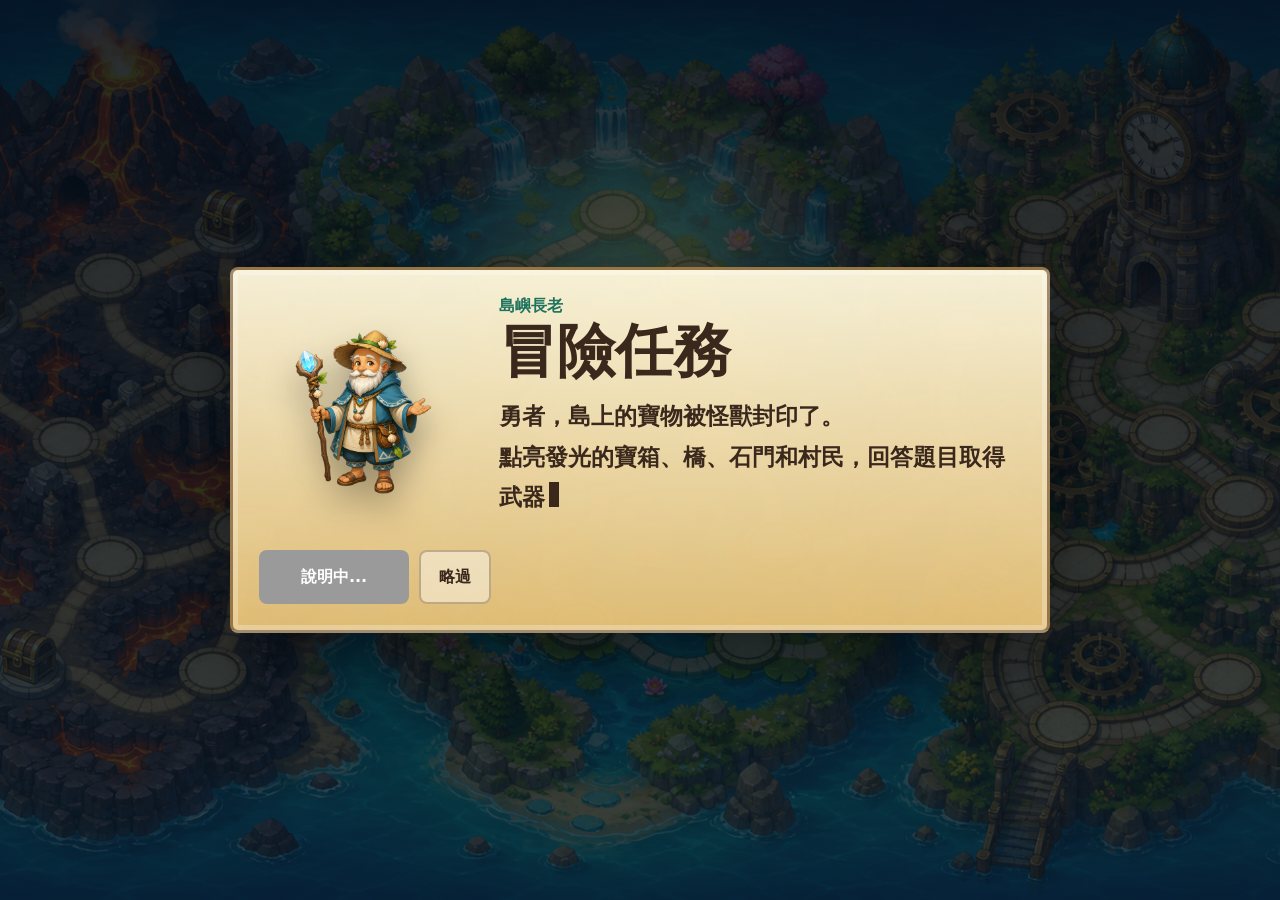
==== play.html @ 7a74e1f3 "v5 v5" ====
﻿<!doctype html>
<html lang="zh-Hant">
  <head>
    <meta charset="UTF-8" />
    <meta name="viewport" content="width=device-width, initial-scale=1.0, maximum-scale=1.0, user-scalable=no" />
    <title>數學冒險島</title>
    <style>
:root {
  --ink: #142033;
  --muted: #617086;
  --panel: rgba(255, 250, 238, 0.94);
  --line: rgba(255, 255, 255, 0.42);
  --gold: #f4b73f;
  --green: #1f8f6b;
  --red: #c64337;
  font-family: "Microsoft JhengHei", "Noto Sans TC", system-ui, sans-serif;
}

* { box-sizing: border-box; }

html.device-mobile,
html.device-mobile body {
  touch-action: manipulation;
  overflow-x: hidden;
}

body {
  margin: 0;
  min-height: 100vh;
  touch-action: manipulation;
  overscroll-behavior: none;
  -webkit-text-size-adjust: 100%;
  -webkit-user-select: none;
  user-select: none;
  color: var(--ink);
  background:
    linear-gradient(180deg, rgba(8, 20, 34, 0.78), rgba(14, 30, 43, 0.62)),
    url("assets/generated/math-islands-map.png") center / cover fixed;
}

button, input { font: inherit; }
button { cursor: pointer; }

.intro {
  position: fixed;
  inset: 0;
  z-index: 40;
  display: grid;
  place-items: center;
  padding: 20px;
  background:
    radial-gradient(circle at 50% 38%, rgba(255, 219, 112, .22), transparent 30%),
    linear-gradient(180deg, rgba(5, 14, 25, .86), rgba(8, 22, 34, .78)),
    url("assets/generated/math-islands-map.png") center / cover;
}

.intro-card {
  width: min(820px, 100%);
  min-height: 360px;
  padding: 26px;
  border-radius: 8px;
  border: 3px solid rgba(91, 58, 28, .54);
  background:
    linear-gradient(180deg, rgba(255, 248, 221, .96), rgba(235, 197, 121, .94));
  box-shadow: 0 26px 80px rgba(0,0,0,.45), inset 0 0 0 5px rgba(255,255,255,.25);
}

.elder-scene {
  display: grid;
  grid-template-columns: minmax(150px, 220px) 1fr;
  gap: 20px;
  align-items: center;
}

.elder-scene img {
  width: 100%;
  max-height: 300px;
  object-fit: contain;
  filter: drop-shadow(0 18px 16px rgba(0,0,0,.32));
}

.intro-kicker {
  margin: 0 0 6px;
  color: #1d735e;
  font-weight: 900;
}

.intro-card h2 {
  margin: 0 0 16px;
  font-size: clamp(2rem, 5vw, 3.6rem);
  line-height: 1;
  color: #3b281c;
}

.typewriter {
  min-height: 132px;
  margin: 0;
  color: #3b281c;
  font-size: clamp(1.1rem, 2.4vw, 1.45rem);
  font-weight: 900;
  line-height: 1.75;
  white-space: pre-line;
}

.typewriter::after {
  content: "";
  display: inline-block;
  width: 10px;
  height: 1.1em;
  margin-left: 4px;
  background: #3b281c;
  vertical-align: -2px;
  animation: caretBlink .75s steps(1) infinite;
}

.intro-actions {
  display: flex;
  gap: 10px;
  margin-top: 22px;
}

.intro-actions .primary {
  width: auto;
  min-width: 150px;
}

.ghost-button {
  min-height: 54px;
  padding: 12px 18px;
  border: 2px solid rgba(91, 58, 28, .32);
  border-radius: 8px;
  background: rgba(255,255,255,.44);
  color: #3b281c;
  font-weight: 900;
}

@keyframes caretBlink {
  0%, 49% { opacity: 1; }
  50%, 100% { opacity: 0; }
}

.game {
  width: min(1480px, 100%);
  margin: 0 auto;
  padding: 16px;
}

.hud {
  display: grid;
  grid-template-columns: 100px 52px minmax(420px, 760px) auto;
  gap: 14px;
  align-items: end;
  margin-bottom: 12px;
}

.sound-toggle {
  width: 52px;
  height: 52px;
  border-radius: 999px;
  border: 2px solid rgba(255, 245, 198, .52);
  background: linear-gradient(180deg, rgba(255, 248, 218, .94), rgba(230, 184, 93, .9));
  color: #3b281c;
  font-size: 1.45rem;
  box-shadow: 0 12px 28px rgba(0,0,0,.24);
}

.sound-toggle.on {
  background: linear-gradient(180deg, #fff4ba, #7bd6ff);
}

h1 {
  margin: 0;
  color: #fff7df;
  font-size: clamp(1.1rem, 2vw, 1.65rem);
  line-height: 1;
  letter-spacing: 0;
  text-shadow: 0 4px 12px rgba(0,0,0,.42);
}

.status-strip {
  display: grid;
  grid-template-columns: repeat(4, 1fr);
  gap: 8px;
}

.status-strip div,
.islands,
.power,
.map-caption,
.modal-card {
  border: 1px solid var(--line);
  background: var(--panel);
  box-shadow: 0 18px 48px rgba(0,0,0,.24);
  backdrop-filter: blur(10px);
}

.status-strip div {
  min-height: 72px;
  padding: 10px 12px;
  border-radius: 8px;
}

.status-strip b {
  display: block;
  font-size: 1.2rem;
}

.status-strip span,
.island-card span,
.power label,
.ability-grid span {
  color: var(--muted);
  font-weight: 800;
  font-size: .88rem;
}

.world {
  position: relative;
  display: block;
}

.islands,
.power {
  position: absolute;
  z-index: 6;
  border-radius: 8px;
  padding: 10px;
}

.islands {
  left: 14px;
  top: 14px;
  width: 72px;
  display: grid;
  gap: 8px;
  align-content: start;
  background:
    linear-gradient(180deg, rgba(255, 246, 215, .93), rgba(226, 187, 111, .88));
  border-color: rgba(103, 70, 30, .34);
}

.power {
  right: 16px;
  top: 16px;
  width: 210px;
  background:
    linear-gradient(180deg, rgba(255, 246, 215, .93), rgba(226, 187, 111, .88));
  border-color: rgba(103, 70, 30, .34);
}

.island-card {
  display: grid;
  place-items: center;
  min-height: 54px;
  padding: 6px;
  border: 2px solid transparent;
  border-radius: 8px;
  background: rgba(255,255,255,.72);
  color: var(--ink);
  text-align: left;
}

.island-card.active {
  border-color: var(--gold);
  background: #fff3d3;
}

.badge {
  width: 42px;
  height: 42px;
  border-radius: 50%;
  border: 3px solid rgba(20,32,51,.18);
}

.rock { background: linear-gradient(135deg,#826554,#d2a36c); }
.lake { background: linear-gradient(135deg,#70e3e8,#247cc4); }
.clock { background: radial-gradient(circle,#fff 30%,#d1a03d 34% 55%,#604931 58%); }

.map-wrap {
  position: relative;
  min-width: 0;
}

.map-art {
  position: relative;
  height: calc(100vh - 116px);
  min-height: 620px;
  overflow: hidden;
  border-radius: 8px;
  border: 3px solid rgba(255,255,255,.72);
  background:
    linear-gradient(180deg, rgba(255,255,255,.02), rgba(6,16,30,.08)),
    url("assets/generated/math-islands-map.png") center / cover;
  box-shadow: 0 24px 60px rgba(0,0,0,.34);
  touch-action: manipulation;
}

.map-art::after {
  content: "";
  position: absolute;
  inset: 0;
  pointer-events: none;
  background:
    radial-gradient(circle at 50% 110%, rgba(0,0,0,.34), transparent 42%),
    linear-gradient(180deg, rgba(255,255,255,.08), transparent 30%);
}

.map-node {
  position: absolute;
  z-index: 2;
  width: clamp(86px, 7vw, 118px);
  height: clamp(86px, 7vw, 118px);
  border: 0;
  border-radius: 0;
  padding: 0;
  background: transparent;
  color: transparent;
  box-shadow: none;
  filter:
    drop-shadow(0 14px 12px rgba(0,0,0,.34))
    drop-shadow(0 0 10px rgba(255, 220, 96, .58));
  transition: transform .16s ease, filter .16s ease;
  animation: floatPrompt 2.4s ease-in-out infinite;
}

.map-node:hover,
.map-node:focus-visible {
  transform: translateY(-5px) scale(1.06);
  filter:
    drop-shadow(0 18px 15px rgba(0,0,0,.42))
    drop-shadow(0 0 20px rgba(255, 235, 126, .9));
  outline: 0;
}

.map-node.visited {
  cursor: default;
  opacity: .5;
  filter: grayscale(1) drop-shadow(0 10px 8px rgba(0,0,0,.24));
  animation: none;
}

.map-node.visited::before,
.map-node.visited::after {
  display: none;
}

.map-node.visited:hover,
.map-node.visited:focus-visible {
  transform: none;
  filter: grayscale(1) drop-shadow(0 10px 8px rgba(0,0,0,.24));
}

.map-node img {
  position: relative;
  z-index: 2;
  width: 100%;
  height: 100%;
  object-fit: contain;
  pointer-events: none;
}

.map-node::before,
.map-node::after {
  content: "";
  position: absolute;
  pointer-events: none;
  border-radius: 999px;
}

.map-node::before {
  inset: 18%;
  z-index: 0;
  background: radial-gradient(circle, rgba(255, 236, 150, .86), rgba(255, 208, 77, .32) 38%, transparent 68%);
  filter: blur(8px);
  animation: glowPulse 1.8s ease-in-out infinite;
}

.map-node::after {
  right: 8%;
  top: 10%;
  z-index: 3;
  width: 16px;
  height: 16px;
  background:
    linear-gradient(90deg, transparent 42%, #fff7bc 43% 57%, transparent 58%),
    linear-gradient(0deg, transparent 42%, #fff7bc 43% 57%, transparent 58%);
  filter: drop-shadow(0 0 8px rgba(255, 240, 140, .95));
  animation: sparkle 1.35s ease-in-out infinite;
}

@keyframes floatPrompt {
  0%, 100% { margin-top: 0; }
  50% { margin-top: -7px; }
}

@keyframes glowPulse {
  0%, 100% { opacity: .42; transform: scale(.88); }
  50% { opacity: .92; transform: scale(1.2); }
}

@keyframes sparkle {
  0%, 100% { opacity: .25; transform: scale(.7) rotate(0deg); }
  45% { opacity: 1; transform: scale(1.18) rotate(45deg); }
}

.node-treasure { left: 18%; top: 58%; }
.node-treasure-2 { left: 29%; top: 35%; transform: scale(.86); }
.node-treasure-3 { left: 76%; top: 57%; transform: scale(.82); }
.node-bridge { left: 40%; top: 48%; width: clamp(112px, 10vw, 160px); }
.node-bridge-2 { left: 54%; top: 62%; width: clamp(106px, 9vw, 148px); transform: rotate(-8deg) scale(.9); }
.node-door { left: 68%; top: 26%; width: clamp(104px, 9vw, 142px); height: clamp(104px, 9vw, 142px); }
.node-door-2 { left: 34%; top: 17%; width: clamp(96px, 8vw, 130px); height: clamp(96px, 8vw, 130px); transform: scale(.86); }
.node-npc { left: 67%; top: 66%; }
.node-npc-2 { left: 23%; top: 74%; transform: scale(.78); }
.node-npc-3 { left: 82%; top: 34%; transform: scale(.82); }
.node-boss { left: 46%; top: 13%; width: clamp(120px, 11vw, 170px); height: clamp(120px, 11vw, 170px); }
.node-boss.locked { filter: grayscale(.8); opacity: .58; }

.map-art.time-mode {
  background:
    linear-gradient(180deg, rgba(255,255,255,.02), rgba(9, 42, 31, .08)),
    url("assets/generated/time-garden-map.png") center / cover;
}

.map-art.time-mode .map-node {
  width: clamp(74px, 6vw, 102px);
  height: clamp(74px, 6vw, 102px);
}

.map-art.time-mode .time-hidden-node {
  display: none;
}

.map-art.time-mode .node-treasure { left: 18%; top: 68%; }
.map-art.time-mode .node-treasure-2 { left: 24%; top: 36%; transform: scale(.82); }
.map-art.time-mode .node-treasure-3 { left: 35%; top: 76%; transform: scale(.86); }
.map-art.time-mode .node-bridge { left: 45%; top: 53%; width: clamp(74px, 6vw, 102px); }
.map-art.time-mode .node-bridge-2 { left: 56%; top: 74%; width: clamp(74px, 6vw, 102px); transform: scale(.88); }
.map-art.time-mode .node-door { left: 68%; top: 40%; width: clamp(74px, 6vw, 102px); height: clamp(74px, 6vw, 102px); }
.map-art.time-mode .node-door-2 { left: 73%; top: 68%; width: clamp(74px, 6vw, 102px); height: clamp(74px, 6vw, 102px); transform: scale(.86); }
.map-art.time-mode .node-npc { left: 76%; top: 34%; }
.map-art.time-mode .node-boss {
  left: 63%;
  top: 24%;
  width: clamp(132px, 11vw, 184px);
  height: clamp(132px, 11vw, 184px);
  opacity: 1;
  filter: drop-shadow(0 18px 18px rgba(0, 0, 0, .48)) drop-shadow(0 0 24px rgba(255, 220, 118, .82));
}

.map-art.time-mode .node-boss img {
  transform: scale(1.16);
}

.map-art.time-mode .node-boss.locked {
  opacity: .62;
  filter: grayscale(.8) drop-shadow(0 12px 14px rgba(0,0,0,.38));
}

.map-art.time-mode .node-boss:not(.locked)::before {
  inset: 0;
  background: radial-gradient(circle, rgba(255, 244, 158, .72), rgba(255, 205, 72, .28) 42%, transparent 72%);
}

.map-art.time-mode .node-boss:not(.locked)::after {
  width: 22px;
  height: 22px;
}

.boss-taunt {
  position: absolute;
  z-index: 8;
  left: 55%;
  top: 10%;
  width: min(260px, 34vw);
  padding: 12px 14px;
  border: 3px solid rgba(91, 58, 28, .42);
  border-radius: 8px;
  background: linear-gradient(180deg, rgba(255, 248, 221, .96), rgba(236, 198, 121, .94));
  color: #3b281c;
  box-shadow: 0 16px 34px rgba(0,0,0,.26);
  animation: tauntPop .28s ease-out, tauntFloat 1s ease-in-out infinite alternate .28s;
}

.boss-taunt::before {
  content: "";
  position: absolute;
  left: -18px;
  top: 38px;
  width: 0;
  height: 0;
  border-top: 12px solid transparent;
  border-bottom: 12px solid transparent;
  border-right: 18px solid rgba(236, 198, 121, .94);
}

.boss-taunt b,
.boss-taunt span {
  display: block;
  font-weight: 900;
}

.boss-taunt span {
  margin-top: 4px;
  font-size: 1.1rem;
}

.map-art.time-mode .boss-taunt {
  left: auto;
  right: 20%;
  top: 5%;
  width: min(240px, 30vw);
  transform-origin: 78% 90%;
}

.map-art.time-mode .boss-taunt::before {
  left: auto;
  right: 34px;
  top: auto;
  bottom: -18px;
  border-left: 12px solid transparent;
  border-right: 12px solid transparent;
  border-top: 18px solid rgba(236, 198, 121, .94);
  border-bottom: 0;
}

@keyframes tauntPop {
  from { opacity: 0; transform: scale(.82); }
  to { opacity: 1; transform: scale(1); }
}

@keyframes tauntFloat {
  from { margin-top: 0; }
  to { margin-top: -6px; }
}

.tutorial-arrow {
  position: absolute;
  z-index: 7;
  left: calc(18% - 118px);
  top: calc(58% - 30px);
  width: 86px;
  height: 58px;
  pointer-events: none;
  filter: drop-shadow(0 8px 10px rgba(0,0,0,.32));
  animation: arrowNudge .72s ease-in-out infinite alternate;
}

.tutorial-arrow::before {
  content: "";
  position: absolute;
  right: 0;
  top: 50%;
  transform: translateY(-50%);
  width: 0;
  height: 0;
  border-top: 22px solid transparent;
  border-bottom: 22px solid transparent;
  border-left: 38px solid #ffd743;
}

.tutorial-arrow::after {
  content: "";
  position: absolute;
  left: 0;
  top: 50%;
  transform: translateY(-50%);
  width: 52px;
  height: 20px;
  border-radius: 999px;
  background: #ffd743;
}

.tutorial-arrow.hidden {
  display: none;
}

@keyframes arrowNudge {
  from { transform: translateX(-8px); }
  to { transform: translateX(10px); }
}

.hero {
  position: absolute;
  z-index: 3;
  left: 18%;
  top: 63%;
  width: clamp(94px, 9vw, 132px);
  height: clamp(94px, 9vw, 132px);
  transform: translate(-50%, -88%);
  transition: left .18s linear, top .18s linear;
  pointer-events: none;
  filter: drop-shadow(0 16px 14px rgba(0,0,0,.42));
}

.hero.moving img { animation: hop .42s ease-in-out infinite alternate; }
.hero.walking img {
  animation: rpgStride .34s linear infinite;
  transform-origin: 50% 88%;
}
.hero.face-left {
  transform: translate(-50%, -88%) scaleX(-1);
}
.map-art.time-mode .hero {
  width: clamp(76px, 7vw, 106px);
  height: clamp(76px, 7vw, 106px);
  transition: none;
}
.map-art.time-mode .hero::after {
  content: "";
  position: absolute;
  left: 50%;
  bottom: 5%;
  width: 44%;
  height: 12%;
  border-radius: 50%;
  background: rgba(28, 22, 14, .28);
  transform: translateX(-50%);
  filter: blur(3px);
  z-index: -1;
}
.hero img { width: 100%; height: 100%; object-fit: contain; }
.hero.hit img { animation: hitFlash .18s ease-in-out 2; }

@keyframes hop {
  from { transform: translateY(0) rotate(-1deg); }
  to { transform: translateY(-8px) rotate(1deg); }
}

@keyframes runStride {
  from { transform: translateY(0) rotate(-2deg) scale(1); }
  to { transform: translateY(-7px) rotate(2deg) scale(1.03); }
}

@keyframes rpgStride {
  0% { transform: translate3d(-2px, 0, 0) rotate(-2deg) scaleY(1); }
  25% { transform: translate3d(0, -5px, 0) rotate(1deg) scaleY(.985); }
  50% { transform: translate3d(2px, 0, 0) rotate(2deg) scaleY(1); }
  75% { transform: translate3d(0, -5px, 0) rotate(-1deg) scaleY(.985); }
  100% { transform: translate3d(-2px, 0, 0) rotate(-2deg) scaleY(1); }
}

.map-caption {
  position: absolute;
  z-index: 6;
  left: 50%;
  bottom: 14px;
  transform: translateX(-50%);
  width: min(560px, calc(100% - 36px));
  min-height: 56px;
  margin-top: 0;
  padding: 14px 16px;
  border-radius: 8px;
  font-weight: 900;
  background:
    linear-gradient(180deg, rgba(255, 246, 215, .95), rgba(231, 191, 109, .9));
  border-color: rgba(103, 70, 30, .34);
  text-align: center;
}

.map-art.flight-mode {
  background:
    linear-gradient(90deg, rgba(82, 210, 231, .1), rgba(255,255,255,.02), rgba(48, 123, 190, .12)),
    url("assets/generated/decimal-flight-bg.png") center / cover;
  cursor: none;
}

.map-art.flight-mode::before {
  content: "";
  position: absolute;
  inset: 0;
  z-index: 1;
  pointer-events: none;
  background:
    url("assets/generated/decimal-flight-bg.png") center / cover,
    repeating-linear-gradient(90deg, rgba(255,255,255,.32) 0 2px, transparent 2px 90px);
  background-blend-mode: screen;
  opacity: .32;
  animation: scrollWind 16s linear infinite;
}

.map-art.flight-mode .map-node:not(.node-boss) {
  display: none;
}

.map-art.flight-mode .node-boss.locked {
  display: none;
}

.map-art.flight-paused .flight-object {
  animation-play-state: paused;
}

.map-art.flight-hit {
  animation: flightScreenHit .32s ease-in-out 2;
}

.map-art.flight-hit::after {
  background:
    radial-gradient(circle at 50% 50%, rgba(255, 235, 155, .18), transparent 28%),
    linear-gradient(180deg, rgba(255, 42, 42, .28), rgba(255, 122, 38, .08)),
    radial-gradient(circle at 50% 110%, rgba(0,0,0,.34), transparent 42%);
}

@keyframes scrollWind {
  from { background-position-x: 0, 0; }
  to { background-position-x: -520px, -180px; }
}

@keyframes flightScreenHit {
  0%, 100% { transform: translate(0, 0); }
  25% { transform: translate(-5px, 3px); }
  50% { transform: translate(5px, -2px); }
  75% { transform: translate(-3px, -4px); }
}

.flight-object {
  position: absolute;
  z-index: 4;
  width: clamp(64px, 7vw, 96px);
  height: clamp(64px, 7vw, 96px);
  transform: translate(-50%, -50%);
  border: 0;
  border-radius: 999px;
  background: transparent;
  filter: drop-shadow(0 12px 12px rgba(0,0,0,.26));
  animation: flightBob 1.1s ease-in-out infinite alternate;
  pointer-events: none;
}

.flight-object.question {
  width: clamp(88px, 9vw, 132px);
  height: clamp(88px, 9vw, 132px);
  background: radial-gradient(circle, rgba(255, 237, 104, .38), transparent 68%);
}

.flight-object.reward {
  background: radial-gradient(circle, rgba(255, 236, 126, .78), transparent 62%);
}

.flight-object.monster {
  width: clamp(82px, 8vw, 118px);
  height: clamp(82px, 8vw, 118px);
}

.flight-object img {
  width: 100%;
  height: 100%;
  object-fit: contain;
  pointer-events: none;
}

.flight-alert {
  position: absolute;
  z-index: 10;
  left: 50%;
  top: 28%;
  min-width: min(420px, calc(100% - 48px));
  padding: 18px 22px;
  border-radius: 8px;
  border: 3px solid rgba(255, 235, 168, .82);
  background:
    radial-gradient(circle at 18% 34%, rgba(255, 236, 128, .7), transparent 30%),
    linear-gradient(135deg, rgba(166, 38, 28, .96), rgba(229, 84, 39, .94));
  color: #fff8dc;
  text-align: center;
  box-shadow: 0 22px 48px rgba(50, 18, 12, .38), 0 0 26px rgba(255, 215, 92, .56);
  opacity: 0;
  transform: translate(-50%, -50%) scale(.72);
  pointer-events: none;
}

.flight-alert.show {
  animation: flightAlertPop 1.05s ease-out forwards;
}

.flight-alert b {
  display: block;
  font-size: clamp(1.8rem, 5vw, 3.25rem);
  line-height: 1.05;
  text-shadow: 0 4px 0 rgba(87, 27, 15, .42);
}

.flight-alert span {
  display: block;
  margin-top: 8px;
  font-size: clamp(1rem, 2.4vw, 1.35rem);
  font-weight: 900;
}

@keyframes flightAlertPop {
  0% { opacity: 0; transform: translate(-50%, -50%) scale(.62); }
  16% { opacity: 1; transform: translate(-50%, -50%) scale(1.08); }
  72% { opacity: 1; transform: translate(-50%, -50%) scale(1); }
  100% { opacity: 0; transform: translate(-50%, -50%) scale(.92); }
}

.flight-controls {
  position: absolute;
  z-index: 9;
  left: 18px;
  bottom: 84px;
  display: grid;
  grid-template-columns: repeat(3, 58px);
  grid-template-areas:
    ". up ."
    "left down right";
  gap: 8px;
  padding: 10px;
  border-radius: 8px;
  background: rgba(19, 64, 87, .42);
  backdrop-filter: blur(8px);
  border: 2px solid rgba(255, 255, 255, .22);
}

.flight-controls button {
  min-height: 58px;
  border: 2px solid rgba(25, 102, 118, .32);
  border-radius: 8px;
  background:
    radial-gradient(circle at 50% 24%, rgba(255, 255, 255, .72), transparent 38%),
    linear-gradient(180deg, #d9fff1, #6fc5d2);
  color: #12374a;
  font-weight: 900;
  font-size: 1.35rem;
  box-shadow: 0 7px 0 rgba(25, 86, 102, .3), 0 12px 20px rgba(18, 48, 71, .2);
  touch-action: none;
}

.flight-controls [data-flight-move="up"] { grid-area: up; }
.flight-controls [data-flight-move="left"] { grid-area: left; }
.flight-controls [data-flight-move="down"] { grid-area: down; }
.flight-controls [data-flight-move="right"] { grid-area: right; }

@keyframes flightBob {
  from { margin-top: -4px; }
  to { margin-top: 8px; }
}

.power h2 { margin: 4px 0 14px; }
.power label { display: flex; justify-content: space-between; margin: 12px 0 6px; }

.bar {
  overflow: hidden;
  height: 16px;
  border-radius: 999px;
  background: rgba(20,32,51,.16);
}

.bar i {
  display: block;
  width: 0;
  height: 100%;
  border-radius: inherit;
  background: linear-gradient(90deg,#f07a37,#f4c64c);
  transition: width .24s ease;
}

.ability-grid {
  display: grid;
  grid-template-columns: repeat(3,1fr);
  gap: 8px;
  margin: 16px 0;
}

.ability-grid div {
  padding: 10px 6px;
  border-radius: 8px;
  background: rgba(255,255,255,.7);
  text-align: center;
}

.ability-grid b { display: block; font-size: 1.5rem; }

.inventory-panel {
  margin: 10px 0 14px;
  padding: 10px;
  border-radius: 8px;
  background: rgba(255,255,255,.55);
  border: 1px solid rgba(103, 70, 30, .18);
}

.inventory-panel > span {
  display: block;
  margin-bottom: 8px;
  color: #5f4425;
  font-weight: 900;
}

.inventory-icons {
  display: flex;
  flex-wrap: wrap;
  gap: 7px;
  min-height: 42px;
}

.inventory-chip {
  position: relative;
  width: 42px;
  height: 42px;
  border-radius: 8px;
  background: linear-gradient(180deg, #fff7d8, #e8bc68);
  border: 2px solid rgba(91, 58, 28, .25);
  box-shadow: inset 0 0 0 2px rgba(255,255,255,.25);
}

.inventory-chip img {
  width: 100%;
  height: 100%;
  object-fit: contain;
  padding: 4px;
}

.inventory-chip b {
  position: absolute;
  right: -5px;
  bottom: -5px;
  min-width: 20px;
  height: 20px;
  padding: 0 4px;
  border-radius: 999px;
  background: #d64b42;
  color: white;
  font-size: .78rem;
  line-height: 20px;
  text-align: center;
}

.primary,
.answer-button,
.close,
.number-pad button {
  border: 0;
  border-radius: 8px;
  font-weight: 900;
}

.primary {
  width: 100%;
  min-height: 54px;
  padding: 12px 16px;
  color: #fff;
  background: linear-gradient(135deg,#e15b2f,#bd392f);
  box-shadow: 0 10px 20px rgba(173,63,39,.25);
}

.primary:disabled {
  cursor: not-allowed;
  background: #9a9a9a;
  box-shadow: none;
}

.hidden { display: none !important; }

.modal {
  position: fixed;
  inset: 0;
  z-index: 20;
  display: grid;
  place-items: center;
  padding: 18px;
  background:
    radial-gradient(circle at 50% 42%, rgba(255, 213, 111, .18), transparent 26%),
    rgba(7,14,25,.7);
}

.modal-card {
  width: min(760px, 100%);
  max-height: min(92vh, 760px);
  overflow: auto;
  border-radius: 8px;
  padding: 0;
  border: 3px solid rgba(91, 58, 28, .52);
  background:
    linear-gradient(180deg, rgba(255, 250, 226, .97), rgba(245, 224, 172, .98)),
    #f4dfaa;
  box-shadow:
    0 24px 70px rgba(0,0,0,.42),
    inset 0 0 0 5px rgba(255,255,255,.26);
}

.boss-card {
  width: min(1180px, calc(100vw - 22px));
  max-height: calc(100vh - 22px);
}

.modal-card header {
  display: flex;
  justify-content: space-between;
  align-items: center;
  gap: 12px;
  padding: 14px 16px;
  background:
    linear-gradient(90deg, rgba(108, 72, 38, .94), rgba(153, 96, 43, .9)),
    #80512d;
  color: #fff4d6;
}

.modal-card header p {
  margin: 0;
  color: #fff4d6;
  font-weight: 900;
  text-shadow: 0 2px 4px rgba(0,0,0,.3);
}

.close {
  width: 44px;
  height: 44px;
  background: rgba(255,255,255,.16);
  color: #fff4d6;
  font-size: 1.7rem;
}

.question-card h2,
.boss-card h3 {
  margin: 18px 18px 8px;
  font-size: clamp(1.35rem, 3vw, 2rem);
  line-height: 1.65;
  color: #3b281c;
  white-space: pre-line;
  word-break: break-word;
}

.device-mobile .question-card h2 {
  font-size: clamp(1.35rem, 4.5vw, 2.15rem);
  line-height: 1.45;
  margin-top: 14px;
}

.answers {
  display: grid;
  grid-template-columns: repeat(2,minmax(0,1fr));
  gap: 10px;
  margin: 16px 18px;
}

.answer-button {
  min-height: 66px;
  padding: 12px;
  background:
    linear-gradient(180deg, #fff8d9, #f3c970);
  border: 2px solid rgba(111, 73, 32, .3);
  color: var(--ink);
  box-shadow: 0 7px 0 rgba(124, 78, 32, .28), 0 12px 18px rgba(93, 56, 24, .12);
}

.answer-button:hover,
.answer-button:focus-visible {
  transform: translateY(-2px);
  background: linear-gradient(180deg, #fffce8, #ffd976);
  outline: 3px solid rgba(255, 235, 145, .7);
}

.fill-row {
  grid-column: 1 / -1;
  display: grid;
  grid-template-columns: repeat(auto-fit, minmax(160px, 1fr)) 120px;
  gap: 10px;
}

.fill-row input {
  min-height: 58px;
  border: 2px solid rgba(111, 73, 32, .3);
  border-radius: 8px;
  padding: 10px 14px;
  font-size: 1.3rem;
  background: rgba(255, 252, 238, .95);
}

.fill-row .primary {
  width: 100%;
  margin: 0;
  box-shadow: 0 7px 0 rgba(124, 78, 32, .28), 0 12px 18px rgba(93, 56, 24, .12);
}

.number-pad {
  display: grid;
  grid-template-columns: repeat(4,1fr);
  gap: 8px;
  margin: 10px 18px 14px;
}

.number-pad button {
  min-height: 52px;
  background: linear-gradient(180deg, #eaf8ed, #a8d9bf);
  border: 2px solid rgba(38, 108, 75, .22);
  color: var(--ink);
}

.feedback {
  min-height: 28px;
  margin: 0 18px 14px;
  font-weight: 900;
}

.feedback.good { color: var(--green); }
.feedback.bad { color: var(--red); }

.reward-card {
  display: flex;
  align-items: center;
  gap: 12px;
  margin: 0 18px 14px;
  padding: 12px;
  border-radius: 8px;
  background:
    radial-gradient(circle at 16% 50%, rgba(255, 238, 128, .62), transparent 34%),
    linear-gradient(180deg, #fff6d8, #e6b85d);
  border: 2px solid rgba(117, 75, 29, .28);
  box-shadow: 0 12px 24px rgba(80, 48, 18, .18);
}

.reward-card img {
  width: 70px;
  height: 70px;
  object-fit: contain;
  filter: drop-shadow(0 8px 8px rgba(0,0,0,.22));
}

.reward-card span {
  display: block;
  color: #6c4a22;
  font-weight: 900;
}

.reward-card b {
  display: block;
  color: #2e2117;
  font-size: 1.5rem;
}

.battle-scene {
  position: relative;
  contain: layout paint size;
  overflow: hidden;
  height: min(74vh, 760px);
  min-height: 560px;
  border-radius: 0;
  background:
    radial-gradient(circle at 50% 62%, rgba(255, 219, 108, .26), transparent 28%),
    linear-gradient(rgba(255,255,255,.04), rgba(15,25,37,.24)),
    url("assets/generated/math-islands-map.png") center / cover;
  touch-action: none;
  user-select: none;
  -webkit-user-select: none;
  -webkit-tap-highlight-color: transparent;
}

.device-mobile .modal {
  padding: 6px;
}

.device-mobile .boss-card {
  position: relative;
  height: calc(100dvh - 12px);
  max-height: calc(100dvh - 12px);
  overflow: hidden;
}

.device-mode-toggle {
  min-height: 44px;
  padding: 0 14px;
  border: 2px solid rgba(255, 244, 190, .26);
  border-radius: 8px;
  background: rgba(26, 42, 54, .72);
  color: #fff8df;
  font-weight: 900;
  box-shadow: 0 8px 18px rgba(0,0,0,.18);
}

.device-mobile .device-mode-toggle {
  background: linear-gradient(180deg, #27636b, #173d48);
}

.battle-scene.whack-mode {
  background:
    linear-gradient(180deg, rgba(255,255,255,.04), rgba(11, 65, 88, .08)),
    url("assets/generated/decimal-whack-arena.png") center / cover;
  cursor: none;
}

.device-mobile .battle-scene {
  height: 100%;
  min-height: 0;
  background-image:
    linear-gradient(rgba(255,255,255,.04), rgba(15,25,37,.24)),
    url("assets/generated/math-islands-map.png");
}

.device-mobile .battle-scene.whack-mode {
  cursor: auto;
}

.battle-scene.time-boss-mode {
  background:
    linear-gradient(180deg, rgba(8, 17, 43, .04), rgba(9, 21, 35, .2)),
    url("assets/generated/time-boss-arena.png") center / cover;
}

.battle-scene.time-boss-mode .arena-player {
  width: clamp(70px, 7vw, 108px);
  height: clamp(70px, 7vw, 108px);
  z-index: 7;
}

.device-mobile .battle-scene.time-boss-mode .arena-player,
.device-mobile .arena-player {
  width: clamp(88px, 13vw, 132px);
  height: clamp(88px, 13vw, 132px);
}

.battle-scene.time-boss-mode .arena-boss {
  width: clamp(126px, 14vw, 190px);
  height: clamp(126px, 14vw, 190px);
  z-index: 6;
}

.device-mobile .battle-scene.time-boss-mode .arena-boss,
.device-mobile .arena-boss {
  width: clamp(142px, 20vw, 220px);
  height: clamp(142px, 20vw, 220px);
}

.battle-scene.time-boss-mode .arena-boss.aging img {
  animation: timeBossAging .58s ease-out;
}

.time-tower-layer {
  position: absolute;
  inset: 0;
  z-index: 5;
  pointer-events: none;
}

.time-tower {
  position: absolute;
  width: clamp(128px, 13vw, 210px);
  height: clamp(150px, 16vw, 250px);
  border: 0;
  border-radius: 32% 32% 18% 18%;
  transform: translate(-50%, -58%);
  background: transparent;
  box-shadow: none;
  pointer-events: auto;
  cursor: pointer;
}

.time-tower::before {
  content: "";
  position: absolute;
  left: 50%;
  top: 54%;
  width: 64%;
  height: 52%;
  border-radius: 50%;
  background: radial-gradient(circle, rgba(255, 245, 151, .34), rgba(255, 218, 80, .16) 46%, transparent 72%);
  transform: translate(-50%, -50%);
  filter: blur(2px);
  animation: timeTowerGlow 1.05s ease-in-out infinite alternate;
}

.time-tower::after {
  content: "";
  position: absolute;
  inset: 4%;
  border-radius: inherit;
  border: 3px solid rgba(255, 239, 144, .34);
  opacity: 0;
  box-shadow: 0 0 36px rgba(255, 232, 118, .56);
  transition: opacity .18s ease, border-color .18s ease;
}

.time-tower.near {
  transform: translate(-50%, -58%) scale(1.04);
}

.time-tower.near::before {
  background: radial-gradient(circle, rgba(255, 255, 206, .58), rgba(255, 216, 69, .24) 46%, transparent 76%);
  filter: blur(1px);
}

.time-tower.near::after {
  opacity: 1;
  border-color: rgba(255, 248, 176, .74);
}

.time-tower.cooling {
  opacity: .72;
  animation: none;
}

.time-tower.cooling::before {
  inset: 4%;
  width: auto;
  height: auto;
  border-radius: inherit;
  background: rgba(72, 74, 78, .52);
  filter: none;
  transform: none;
  animation: none;
}

.time-tower.cooling::after {
  opacity: .72;
  border-color: rgba(190, 196, 202, .45);
  box-shadow: none;
}

.time-ritual-meter {
  position: absolute;
  z-index: 9;
  left: 18px;
  top: 58px;
  width: min(310px, calc(100% - 36px));
  padding: 12px 14px;
  border-radius: 8px;
  background: rgba(20, 38, 56, .78);
  color: #fff8df;
  font-weight: 900;
  box-shadow: 0 12px 24px rgba(0,0,0,.22);
}

.time-ritual-meter b,
.time-ritual-meter span {
  display: block;
}

.time-ritual-meter span {
  margin-top: 2px;
  color: #ffe08c;
}

.time-ritual-meter i {
  display: block;
  height: 12px;
  margin-top: 8px;
  border-radius: 999px;
  overflow: hidden;
  background: rgba(255,255,255,.16);
}

.time-ritual-meter em {
  display: block;
  width: 0%;
  height: 100%;
  border-radius: inherit;
  background: linear-gradient(90deg, #7be6ff, #ffe177, #ffffff);
  transition: width .25s ease;
}

.time-pulse {
  position: absolute;
  z-index: 8;
  width: 80px;
  height: 80px;
  border-radius: 50%;
  transform: translate(-50%, -50%);
  pointer-events: none;
  background: radial-gradient(circle, rgba(255,255,255,.92), rgba(255,224,98,.42) 36%, transparent 68%);
  animation: timePulse .72s ease-out forwards;
}

.time-victory {
  position: absolute;
  inset: 0;
  z-index: 14;
  display: grid;
  place-items: center;
  pointer-events: none;
  background: radial-gradient(circle at 50% 44%, rgba(255, 245, 168, .22), rgba(8, 24, 42, .28));
}

.time-victory section {
  position: relative;
  z-index: 2;
  width: min(680px, calc(100% - 36px));
  aspect-ratio: 16 / 10;
  display: grid;
  align-content: center;
  padding: clamp(70px, 10vw, 116px) clamp(82px, 13vw, 150px);
  border: 0;
  border-radius: 14px;
  background: url("assets/generated/victory-scroll-book.png") center / 100% 100% no-repeat;
  color: #3b281c;
  text-align: center;
  box-shadow: 0 24px 58px rgba(5, 22, 37, .42);
  animation: victoryCardPop .34s ease-out;
}

.time-victory h3 {
  margin: 0 0 8px;
  color: #422813;
  font-size: clamp(2rem, 5vw, 3.5rem);
  text-shadow: 0 2px 0 rgba(255, 244, 184, .74), 0 8px 18px rgba(94, 58, 18, .18);
}

.time-victory p {
  margin: 0;
  color: #5b3517;
  font-weight: 900;
  font-size: clamp(1.1rem, 2.4vw, 1.45rem);
}

.arena-fireworks {
  position: absolute;
  inset: 0;
  pointer-events: none;
}

.arena-fireworks i {
  position: absolute;
  width: 18px;
  height: 18px;
  border-radius: 999px;
  background: #fff6a8;
  box-shadow:
    0 -56px 0 #fff6a8,
    40px -40px 0 #6ee7ff,
    56px 0 0 #ff6f6f,
    40px 40px 0 #8df07d,
    0 56px 0 #ffdc5f,
    -40px 40px 0 #75a8ff,
    -56px 0 0 #ff8fd2,
    -40px -40px 0 #ffffff;
  animation: arenaFireworkPop 1.05s ease-out infinite;
}

.arena-fireworks i:nth-child(1) { left: 18%; top: 24%; animation-delay: 0s; }
.arena-fireworks i:nth-child(2) { left: 80%; top: 22%; animation-delay: .12s; transform: scale(.82); }
.arena-fireworks i:nth-child(3) { left: 48%; top: 16%; animation-delay: .22s; transform: scale(1.12); }
.arena-fireworks i:nth-child(4) { left: 27%; top: 70%; animation-delay: .34s; transform: scale(.9); }
.arena-fireworks i:nth-child(5) { left: 74%; top: 72%; animation-delay: .46s; transform: scale(1.05); }
.arena-fireworks i:nth-child(6) { left: 10%; top: 54%; animation-delay: .58s; transform: scale(.72); }
.arena-fireworks i:nth-child(7) { left: 90%; top: 52%; animation-delay: .7s; transform: scale(.76); }

@keyframes arenaFireworkPop {
  0% { opacity: 0; transform: scale(.12); filter: blur(1px); }
  18% { opacity: 1; }
  78% { opacity: .92; }
  100% { opacity: 0; transform: scale(1.75); filter: blur(0); }
}

@keyframes victoryCardPop {
  from { opacity: 0; transform: translateY(18px) scale(.92); }
  to { opacity: 1; transform: translateY(0) scale(1); }
}

@keyframes timeTowerGlow {
  from { opacity: .38; transform: translate(-50%, -50%) scale(.96); }
  to { opacity: .82; transform: translate(-50%, -50%) scale(1.08); }
}

@keyframes timePulse {
  from { opacity: 1; transform: translate(-50%, -50%) scale(.45) rotate(0deg); }
  to { opacity: 0; transform: translate(-50%, -50%) scale(2.5) rotate(90deg); }
}

@keyframes timeBossAging {
  0% { filter: brightness(1.8) drop-shadow(0 0 28px rgba(135, 226, 255, .9)); transform: scale(1.08); }
  100% { filter: brightness(1); transform: scale(1); }
}

.battle-scene.whack-mode .arena-player,
.battle-scene.whack-mode .arena-boss,
.battle-scene.whack-mode .arena-hint {
  display: none;
}

.battle-scene.whack-damaged {
  animation: whackDamage .28s ease-in-out 2;
}

.battle-scene.whack-empty {
  animation: whackEmpty .18s ease-out;
}

.battle-scene.whack-damaged::after {
  content: "";
  position: absolute;
  inset: 0;
  z-index: 7;
  pointer-events: none;
  background: radial-gradient(circle, rgba(255, 230, 124, .08), rgba(209, 45, 35, .22));
}

.whack-grid {
  position: absolute;
  z-index: 4;
  left: 50%;
  bottom: 5%;
  width: min(760px, 74%);
  display: grid;
  grid-template-columns: repeat(3, 1fr);
  gap: clamp(14px, 2.3vw, 28px) clamp(22px, 3vw, 40px);
  transform: translateX(-50%);
}

.whack-cursor {
  position: absolute;
  z-index: 10;
  width: clamp(76px, 8vw, 112px);
  height: clamp(76px, 8vw, 112px);
  transform: translate(-34%, -72%) rotate(-26deg);
  pointer-events: none;
  filter: drop-shadow(0 12px 10px rgba(0,0,0,.34));
  transition: left .04s linear, top .04s linear;
}

.whack-cursor::before,
.whack-cursor::after {
  content: "";
  position: absolute;
  border-radius: 8px;
}

.whack-cursor::before {
  left: 12%;
  top: 8%;
  width: 76%;
  height: 28%;
  background: linear-gradient(180deg, #ffe2a0, #b56c34 58%, #704126);
  border: 2px solid rgba(82, 45, 24, .45);
}

.whack-cursor::after {
  left: 46%;
  top: 30%;
  width: 17%;
  height: 68%;
  background: linear-gradient(90deg, #6b3c24, #d59a55, #6b3c24);
  border: 2px solid rgba(82, 45, 24, .38);
}

.battle-scene.whack-empty .whack-cursor {
  animation: cursorHammerStrike .24s ease-out;
}

.whack-cursor.swing {
  animation: cursorHammerStrike .3s ease-out;
}

.whack-instruction,
.battle-instruction {
  position: absolute;
  inset: 0;
  z-index: 12;
  display: grid;
  place-items: center;
  padding: 22px;
  background: rgba(9, 33, 47, .45);
  backdrop-filter: blur(4px);
  cursor: default;
}

.whack-instruction section,
.battle-instruction section {
  width: min(520px, 100%);
  padding: 22px;
  border-radius: 8px;
  border: 3px solid rgba(255, 245, 198, .7);
  background:
    radial-gradient(circle at 20% 15%, rgba(255, 235, 128, .42), transparent 34%),
    linear-gradient(180deg, rgba(255, 248, 218, .96), rgba(231, 190, 103, .95));
  color: #3b281c;
  text-align: center;
  box-shadow: 0 24px 56px rgba(16, 38, 48, .42);
}

.whack-instruction h3,
.battle-instruction h3 {
  margin: 0 0 10px;
  font-size: clamp(1.8rem, 4vw, 2.7rem);
}

.whack-instruction p,
.battle-instruction p {
  margin: 8px 0;
  color: #3b281c;
  font-weight: 900;
  line-height: 1.6;
}

.whack-instruction .primary,
.battle-instruction .primary {
  width: min(260px, 100%);
  margin: 16px auto 0;
}

.time-boss-instruction section {
  width: min(520px, calc(100% - 28px));
  padding: 20px;
}

.time-rules {
  display: grid;
  gap: 8px;
  text-align: left;
}

.time-rules b,
.time-rules span {
  display: block;
  padding: 9px 11px;
  border-radius: 8px;
  background: rgba(255, 248, 216, .72);
  color: #3b281c;
  font-weight: 900;
  line-height: 1.35;
}

.time-rules b {
  text-align: center;
  background: linear-gradient(180deg, #fff2b8, #e6b85d);
}

.whack-hole {
  position: relative;
  height: clamp(96px, 13vh, 138px);
  border: 0;
  border-radius: 999px;
  background: transparent;
  overflow: visible;
  touch-action: none;
  -webkit-tap-highlight-color: transparent;
}

.hole-shadow {
  position: absolute;
  left: 50%;
  bottom: 6%;
  width: 92%;
  height: 42%;
  border-radius: 50%;
  transform: translateX(-50%);
  background:
    radial-gradient(ellipse at 50% 52%, #2c1b19 0 43%, #6d4432 45% 62%, rgba(255, 214, 127, .16) 64% 72%, transparent 74%);
  box-shadow: inset 0 8px 18px rgba(0,0,0,.6), 0 8px 16px rgba(50, 24, 12, .32);
}

.hole-boss {
  position: absolute;
  left: 50%;
  bottom: 14%;
  width: 82%;
  height: 92%;
  transform: translate(-50%, 58%) scale(.72);
  opacity: 0;
  transition: transform .18s ease-out, opacity .16s ease-out;
  pointer-events: none;
  filter: drop-shadow(0 12px 10px rgba(0,0,0,.38));
}

.hole-boss img {
  width: 100%;
  height: 100%;
  object-fit: contain;
}

.whack-hole.active .hole-boss {
  opacity: 1;
  transform: translate(-50%, 0) scale(1);
  animation: molePeek .34s ease-out;
}

.whack-hole.hit .hammer-hit {
  animation: hammerStrike .34s ease-out;
}

.whack-hole.hit .hole-boss img {
  animation: hitFlash .16s ease-in-out 2;
}

.whack-hole.boss-struck .hole-boss {
  opacity: 1;
  transform: translate(-50%, -5%) scale(1.08) rotate(-4deg);
}

.whack-hole.boss-struck .hole-boss img {
  animation: bossWhackHit .26s ease-out;
  filter: brightness(1.9) drop-shadow(0 0 28px rgba(255, 230, 94, .95));
}

.whack-hole.defeated .hole-boss {
  opacity: 1;
  transform: translate(-50%, 0) scale(1);
  animation: whackBossExplode 1s ease-out forwards;
}

.hammer-hit {
  position: absolute;
  z-index: 5;
  right: 8%;
  top: -4%;
  width: clamp(58px, 7vw, 88px);
  height: clamp(58px, 7vw, 88px);
  opacity: 0;
  transform: rotate(-32deg) scale(.72);
  pointer-events: none;
  filter: drop-shadow(0 8px 8px rgba(0,0,0,.28));
}

.hammer-hit::before,
.hammer-hit::after {
  content: "";
  position: absolute;
  border-radius: 8px;
}

.hammer-hit::before {
  left: 16%;
  top: 12%;
  width: 64%;
  height: 26%;
  background: linear-gradient(180deg, #ffe2a0, #b56c34 58%, #704126);
  border: 2px solid rgba(82, 45, 24, .45);
  transform: rotate(-18deg);
}

.hammer-hit::after {
  left: 48%;
  top: 28%;
  width: 16%;
  height: 62%;
  background: linear-gradient(90deg, #6b3c24, #d59a55, #6b3c24);
  border: 2px solid rgba(82, 45, 24, .38);
  transform: rotate(-18deg);
}

.whack-fireball {
  position: absolute;
  z-index: 6;
  width: 38px;
  height: 38px;
  border-radius: 999px;
  transform: translate(-50%, -50%);
  background:
    radial-gradient(circle, #fff3a1 0 18%, #ff8a2a 24% 58%, #ce2525 64%);
  box-shadow: 0 0 24px rgba(255, 90, 30, .88);
  animation: whackFireball .52s ease-in forwards;
  pointer-events: none;
}

@keyframes molePeek {
  from { transform: translate(-50%, 58%) scale(.72); opacity: 0; }
  to { transform: translate(-50%, 0) scale(1); opacity: 1; }
}

@keyframes hammerStrike {
  0% { opacity: 0; transform: rotate(-42deg) scale(.62) translate(10px, -16px); }
  25% { opacity: 1; transform: rotate(-10deg) scale(1.12) translate(-8px, 6px); }
  100% { opacity: 0; transform: rotate(12deg) scale(.86) translate(-14px, 16px); }
}

@keyframes cursorHammerStrike {
  0% { opacity: 1; transform: translate(-34%, -72%) rotate(-38deg) scale(.94); }
  36% { opacity: 1; transform: translate(-38%, -52%) rotate(18deg) scale(1.1); }
  100% { opacity: 1; transform: translate(-34%, -72%) rotate(-26deg) scale(1); }
}

@keyframes bossWhackHit {
  0%, 100% { transform: translateX(0) scale(1); }
  28% { transform: translateX(-12px) scale(1.08); }
  56% { transform: translateX(10px) scale(1.06); }
}

@keyframes whackFireball {
  from { opacity: 1; transform: translate(-50%, -50%) scale(.7); }
  to { opacity: 0; left: 50%; top: 92%; transform: translate(-50%, -50%) scale(1.5); }
}

@keyframes whackDamage {
  0%, 100% { transform: translate(0, 0); }
  35% { transform: translate(-5px, 4px); }
  70% { transform: translate(5px, -3px); }
}

@keyframes whackEmpty {
  0%, 100% { filter: brightness(1); }
  50% { filter: brightness(1.18); }
}

@keyframes whackBossExplode {
  0% { opacity: 1; transform: translate(-50%, 0) scale(1) rotate(0); filter: brightness(1.2) drop-shadow(0 12px 10px rgba(0,0,0,.38)); }
  35% { opacity: 1; transform: translate(-50%, -8%) scale(1.28) rotate(6deg); filter: brightness(3) drop-shadow(0 0 46px rgba(255, 174, 46, 1)); }
  72% { opacity: .8; transform: translate(-50%, 4%) scale(.68) rotate(-14deg); filter: brightness(3.4) blur(3px); }
  100% { opacity: 0; transform: translate(-50%, 22%) scale(.08) rotate(24deg); filter: brightness(4) blur(8px); }
}

.boss-card h2,
.boss-card p {
  margin-left: 18px;
  margin-right: 18px;
}

.battle-bars {
  position: absolute;
  left: 18px;
  right: 18px;
  top: 14px;
  z-index: 8;
  display: grid;
  grid-template-columns: 72px minmax(0, 1fr) 92px minmax(0, 1fr);
  align-items: center;
  gap: 8px;
  padding: 10px;
  border-radius: 8px;
  background: rgba(20, 24, 32, .58);
  color: #fff8df;
  backdrop-filter: blur(8px);
}

.device-mobile .battle-bars {
  left: 10px;
  right: 10px;
  top: 8px;
  grid-template-columns: 46px minmax(0, 1fr) 74px minmax(0, 1fr);
  gap: 6px;
  padding: 7px 8px;
  font-size: .84rem;
}

.battle-actions {
  display: grid;
  grid-template-columns: 1fr 160px;
  align-items: center;
  gap: 10px;
  margin: 16px 18px 18px;
}

.move-pad {
  display: grid;
  grid-template-columns: repeat(3, 58px);
  grid-template-areas:
    ". up ."
    "left down right";
  gap: 8px;
  justify-content: center;
}

.device-desktop .battle-actions {
  display: none !important;
}

.move-pad button,
.fire-button {
  touch-action: none;
  user-select: none;
  -webkit-user-select: none;
  min-height: 58px;
  border: 2px solid rgba(111, 73, 32, .28);
  border-radius: 8px;
  background:
    radial-gradient(circle at 50% 24%, rgba(255, 241, 150, .62), transparent 36%),
    linear-gradient(180deg, #fff8d9, #edc36d);
  color: #332318;
  font-weight: 900;
  box-shadow: 0 8px 0 rgba(124, 78, 32, .24), 0 14px 20px rgba(93, 56, 24, .14);
  font-size: 1.25rem;
}

.device-mobile .battle-actions {
  position: absolute;
  left: 12px;
  right: 12px;
  bottom: 10px;
  z-index: 19;
  grid-template-columns: auto minmax(220px, 1fr);
  align-items: end;
  gap: 10px;
  margin: 0;
  pointer-events: auto;
}

.device-mobile .move-pad {
  grid-template-columns: repeat(3, 56px);
  gap: 6px;
  justify-content: start;
}

.device-mobile .move-pad button,
.device-mobile .fire-button {
  min-height: 54px;
  font-size: 1.18rem;
}

.device-mobile .fire-button {
  min-height: 68px;
}

.device-mobile .battle-actions.time-actions {
  grid-template-columns: 1fr;
}

.device-mobile .battle-actions.time-actions .move-pad {
  display: none;
}

.device-mobile .battle-actions.time-actions .fire-button {
  min-height: 78px;
  font-size: 1.28rem;
}

.device-mobile .boss-card #endBattle {
  position: absolute;
  left: 12px;
  right: 12px;
  bottom: 10px;
  z-index: 20;
  margin: 0;
  min-height: 64px;
}

.device-mobile .battle-status,
.device-mobile #battleStatus {
  position: absolute;
  left: 12px;
  right: 12px;
  bottom: 134px;
  z-index: 18;
  margin: 0;
  padding: 8px 10px;
  border-radius: 8px;
  background: rgba(255, 246, 215, .92);
  color: #3a2a1d;
  font-size: .96rem;
  font-weight: 900;
  line-height: 1.35;
  box-shadow: 0 8px 20px rgba(38, 24, 14, .18);
}

.device-mobile .boss-card.time-boss-layout #battleStatus {
  bottom: 92px;
}

@media (max-width: 760px) {
  .device-mobile .battle-actions:not(.time-actions) {
    grid-template-columns: 1fr;
  }

  .device-mobile .battle-actions:not(.time-actions) .move-pad {
    justify-content: center;
  }

  .device-mobile .battle-actions:not(.time-actions) .fire-button {
    min-height: 58px;
  }

  .device-mobile .boss-card:not(.time-boss-layout) #battleStatus {
    display: none;
  }
}

.move-pad button:hover,
.move-pad button:focus-visible,
.fire-button:hover,
.fire-button:focus-visible {
  transform: translateY(-3px);
  outline: 3px solid rgba(255, 235, 145, .7);
}

.move-pad [data-move="up"] { grid-area: up; }
.move-pad [data-move="left"] { grid-area: left; }
.move-pad [data-move="down"] { grid-area: down; }
.move-pad [data-move="right"] { grid-area: right; }

.fire-button {
  min-height: 82px;
  background:
    radial-gradient(circle at 50% 24%, rgba(255, 230, 112, .7), transparent 36%),
    linear-gradient(180deg, #ffd96d, #df5d35);
  color: #fff8df;
  text-shadow: 0 2px 5px rgba(0,0,0,.32);
}

.boss-card .primary,
.question-card .primary {
  width: calc(100% - 36px);
  margin: 0 18px 18px;
}

.arena-entity {
  position: absolute;
  z-index: 3;
  transform: translate(-50%, -50%);
  filter: drop-shadow(0 18px 14px rgba(0,0,0,.42));
  will-change: left, top, transform;
}

.arena-player {
  width: clamp(82px, 10vw, 128px);
  height: clamp(82px, 10vw, 128px);
}

.arena-boss {
  width: clamp(132px, 16vw, 210px);
  height: clamp(132px, 16vw, 210px);
}

.arena-boss.defeated {
  animation: bossExplode 1s ease-out forwards;
}

@keyframes bossExplode {
  0% { opacity: 1; transform: translate(-50%, -50%) scale(1) rotate(0); filter: brightness(1.2) drop-shadow(0 18px 14px rgba(0,0,0,.42)); }
  20% { opacity: 1; transform: translate(-50%, -50%) scale(1.18) rotate(-5deg); filter: brightness(2.2) drop-shadow(0 0 34px rgba(255, 220, 94, .95)); }
  45% { opacity: 1; transform: translate(-50%, -50%) scale(1.38) rotate(7deg); filter: brightness(3.2) blur(1px) drop-shadow(0 0 56px rgba(255, 96, 28, 1)); }
  72% { opacity: .75; transform: translate(-50%, -50%) scale(.72) rotate(-16deg); filter: brightness(3.5) blur(4px) drop-shadow(0 0 70px rgba(255, 186, 61, 1)); }
  100% { opacity: 0; transform: translate(-50%, -50%) scale(.06) rotate(28deg); filter: brightness(4) blur(8px); }
}

.arena-entity img {
  width: 100%;
  height: 100%;
  object-fit: contain;
  pointer-events: none;
}

.arena-player.hit img,
.arena-boss.hit img {
  animation: hitFlash .18s ease-in-out 2;
}

@keyframes hitFlash {
  0%, 100% { filter: brightness(1); }
  50% { filter: brightness(1.9); }
}

.arena-hint {
  position: absolute;
  left: 50%;
  bottom: 12px;
  z-index: 5;
  transform: translateX(-50%);
  padding: 8px 12px;
  border-radius: 999px;
  background: rgba(255, 246, 215, .88);
  color: #3b281c;
  font-weight: 900;
}

.projectile {
  position: absolute;
  z-index: 4;
  width: 26px;
  height: 26px;
  border-radius: 999px;
  transform: translate(-50%, -50%);
  pointer-events: none;
  will-change: left, top, transform;
}

.projectile.player-shot {
  background:
    radial-gradient(circle, #fff8bd 0 26%, #f4c33e 28% 58%, rgba(255, 170, 44, .12) 62%);
  box-shadow: 0 0 18px rgba(255, 226, 92, .85);
}

.projectile.boss-shot {
  width: 34px;
  height: 34px;
  background:
    radial-gradient(circle, #fff1a1 0 18%, #ff7a25 22% 58%, #c92525 62%);
  box-shadow: 0 0 22px rgba(255, 86, 29, .88);
}

.device-mobile .whack-cursor {
  display: none;
}

.device-mobile .whack-grid {
  width: min(96%, 940px);
  gap: clamp(16px, 3vw, 34px);
}

.device-mobile .whack-hole {
  min-height: clamp(92px, 15vw, 138px);
  touch-action: none;
}

.device-mobile .time-tower {
  width: clamp(154px, 19vw, 248px);
  height: clamp(176px, 22vw, 286px);
}

.low-power-battle .battle-scene {
  background-size: cover;
}

.device-mobile .battle-scene.time-boss-mode {
  background-image:
    linear-gradient(180deg, rgba(8, 17, 43, .04), rgba(9, 21, 35, .2)),
    url("assets/generated/time-boss-arena.png");
}

.device-mobile .projectile,
.device-mobile .whack-fireball,
.device-mobile .arena-fireworks,
.device-mobile .time-pulse {
  display: none;
}

.low-power-battle .battle-bars {
  backdrop-filter: none;
  background: rgba(20, 24, 32, .74);
}

.low-power-battle .arena-entity {
  filter: drop-shadow(0 10px 8px rgba(0,0,0,.34));
}

.low-power-battle .projectile {
  box-shadow: none;
}

.low-power-battle .arena-fireworks i {
  animation-duration: 1.45s;
}

.low-power-battle .time-tower::before {
  animation: none;
  filter: none;
}

.low-power-battle .battle-scene.whack-damaged,
.low-power-battle .battle-scene.whack-empty {
  animation: none;
}

.hp i { background: linear-gradient(90deg,#d94c4c,#f0ba4b); }
.boss-hp i { background: linear-gradient(90deg,#76328a,#d64b42); }

.clear-card {
  position: relative;
  overflow: hidden;
  width: min(840px, 96vw);
  aspect-ratio: 16 / 10;
  min-height: 330px;
  padding: clamp(88px, 12vw, 150px) clamp(96px, 16vw, 190px) clamp(64px, 8vw, 112px);
  text-align: center;
  border: 0;
  border-radius: 14px;
  background: url("assets/generated/victory-scroll-book.png") center / 100% 100% no-repeat;
  box-shadow: 0 28px 70px rgba(8, 17, 25, .48);
}

.clear-card h2 {
  position: relative;
  z-index: 2;
  margin: 0 0 12px;
  color: #422813;
  font-size: clamp(2.15rem, 5vw, 4rem);
  letter-spacing: .04em;
  text-shadow: 0 2px 0 rgba(255, 244, 184, .74), 0 8px 18px rgba(94, 58, 18, .18);
}

.clear-card p {
  position: relative;
  z-index: 2;
  width: min(520px, 100%);
  margin: 0 auto 22px;
  color: #5b3517;
  font-size: clamp(1.05rem, 2.3vw, 1.35rem);
  font-weight: 900;
  line-height: 1.6;
}

.clear-card .primary {
  position: relative;
  z-index: 2;
  width: min(300px, 100%);
  margin: 0 auto;
  border: 2px solid rgba(108, 55, 16, .42);
  background: linear-gradient(180deg, #b75d2e, #823415);
  box-shadow: 0 8px 0 rgba(83, 44, 18, .34), 0 18px 34px rgba(112, 61, 22, .24);
  color: #fff7d8;
}

.fireworks {
  display: none;
}

.fireworks i {
  position: absolute;
  width: 16px;
  height: 16px;
  border-radius: 999px;
  background: #fff6a8;
  box-shadow:
    0 -42px 0 #fff6a8,
    30px -30px 0 #6ee7ff,
    42px 0 0 #ff6f6f,
    30px 30px 0 #8df07d,
    0 42px 0 #ffdc5f,
    -30px 30px 0 #75a8ff,
    -42px 0 0 #ff8fd2,
    -30px -30px 0 #ffffff;
  animation: fireworkPop 1.25s ease-out infinite;
}

.fireworks i:nth-child(1) { left: 20%; top: 32%; animation-delay: 0s; }
.fireworks i:nth-child(2) { left: 76%; top: 28%; animation-delay: .18s; transform: scale(.82); }
.fireworks i:nth-child(3) { left: 50%; top: 18%; animation-delay: .34s; transform: scale(1.12); }
.fireworks i:nth-child(4) { left: 28%; top: 66%; animation-delay: .52s; transform: scale(.74); }
.fireworks i:nth-child(5) { left: 82%; top: 68%; animation-delay: .7s; transform: scale(.9); }

@keyframes fireworkPop {
  0% { opacity: 0; transform: scale(.12); filter: blur(1px); }
  18% { opacity: 1; }
  72% { opacity: .9; }
  100% { opacity: 0; transform: scale(1.65); filter: blur(0); }
}

@media (max-width: 1100px) {
  .hud,
  .world { grid-template-columns: 1fr; }
  .islands,
  .power {
    position: static;
    width: auto;
    margin-bottom: 10px;
  }
  .islands {
    grid-template-columns: repeat(3, 64px);
    justify-content: center;
  }
  .world {
    display: flex;
    flex-direction: column;
  }
  .map-wrap { order: 2; position: relative; }
  .islands { order: 1; }
  .power { order: 3; margin-top: 10px; }
  .map-art { height: 62vh; min-height: 520px; }
}

@media (max-width: 720px) {
  .game { padding: 10px; }
  .status-strip,
  .islands,
  .answers { grid-template-columns: 1fr 1fr; }
  .clear-card {
    width: min(96vw, 620px);
    min-height: 300px;
    padding: 72px 58px 52px;
  }
  .clear-card h2 {
    font-size: clamp(1.8rem, 9vw, 2.7rem);
  }
  .clear-card p {
    font-size: 1rem;
    line-height: 1.45;
  }
  .time-victory section {
    padding: 60px 52px 46px;
  }
  .elder-scene { grid-template-columns: 1fr; text-align: center; }
  .elder-scene img { max-height: 190px; }
  .battle-actions { grid-template-columns: 1fr; }
  .battle-scene { height: 66vh; min-height: 500px; }
  .battle-bars { grid-template-columns: 58px 1fr; }
  .battle-bars label:nth-of-type(2) { grid-column: 1; }
  .island-card { grid-template-columns: 1fr; text-align: center; justify-items: center; }
  .badge { grid-row: auto; }
  .map-art { min-height: 460px; }
  .map-node { width: 70px; height: 70px; font-size: .92rem; }
  .flight-controls {
    left: 12px;
    bottom: 96px;
    grid-template-columns: repeat(3, 52px);
  }
  .flight-controls button { min-height: 52px; }
}

@media (max-width: 520px) {
  .status-strip,
  .islands,
  .answers,
  .fill-row { grid-template-columns: 1fr; }
  .number-pad { grid-template-columns: repeat(3,1fr); }
}

@media (min-width: 760px) {
  .device-mobile .world {
    position: relative;
    display: block;
  }

  .device-mobile .map-wrap {
    order: initial;
    position: relative;
  }

  .device-mobile .islands {
    position: absolute;
    left: 14px;
    top: 14px;
    z-index: 7;
    width: 72px;
    display: grid;
    grid-template-columns: 1fr;
    gap: 8px;
    margin: 0;
  }

  .device-mobile .power {
    position: absolute;
    right: 16px;
    top: 16px;
    z-index: 7;
    width: clamp(190px, 20vw, 230px);
    max-height: calc(100% - 32px);
    margin: 0;
    padding: 10px;
    overflow: hidden;
    background:
      linear-gradient(180deg, rgba(255, 246, 215, .88), rgba(226, 187, 111, .8));
    backdrop-filter: blur(2px);
  }

  .device-mobile .power h2 {
    margin: 2px 0 8px;
    font-size: clamp(1.2rem, 2vw, 1.55rem);
  }

  .device-mobile .power label {
    margin: 7px 0 4px;
    font-size: .82rem;
  }

  .device-mobile .ability-grid {
    gap: 6px;
    margin: 8px 0;
  }

  .device-mobile .ability-grid div {
    min-height: 58px;
    padding: 8px 6px;
  }

  .device-mobile .ability-grid b {
    font-size: 1.35rem;
  }

  .device-mobile .inventory-panel {
    min-height: 72px;
    padding: 8px;
  }

  .device-mobile .inventory-icons {
    gap: 6px;
  }

  .device-mobile .inventory-icons img {
    width: 42px;
    height: 42px;
  }

  .device-mobile #bossButton {
    min-height: 54px;
    margin: 8px 0 0;
    font-size: .95rem;
  }

  .device-mobile .map-art {
    height: calc(100dvh - 118px);
    min-height: 560px;
  }
}

</style>
  </head>
  <body>
    <div class="intro" id="introOverlay" role="dialog" aria-modal="true" aria-labelledby="introTitle">
      <section class="intro-card">
        <div class="elder-scene">
          <img src="assets/generated/elder-guide-alpha.png" alt="" />
          <div>
            <p class="intro-kicker">島嶼長老</p>
            <h2 id="introTitle">冒險任務</h2>
            <p class="typewriter" id="introText"></p>
          </div>
        </div>
        <div class="intro-actions">
          <button class="primary" id="startIntro">開始冒險</button>
          <button class="ghost-button" id="skipIntro">略過</button>
        </div>
      </section>
    </div>

    <main class="game">
      <section class="hud">
        <div class="brand">
          <h1>冒險島</h1>
        </div>
        <button class="sound-toggle on" id="soundToggle" type="button" aria-label="關閉音樂">🔊</button>
        <div class="status-strip">
          <div><b id="currentIsland">乘除島</b><span>島嶼</span></div>
          <div><b id="answeredCount">0 / 8</b><span>答對題數</span></div>
          <div><b id="correctCount">0</b><span>答對</span></div>
          <div><b id="weaponName">木劍</b><span>武器</span></div>
        </div>
      </section>

      <section class="world">
        <aside class="islands">
          <button class="island-card active" data-island="multiply">
            <i class="badge rock"></i>
          </button>
          <button class="island-card" data-island="decimal">
            <i class="badge lake"></i>
          </button>
          <button class="island-card" data-island="time">
            <i class="badge clock"></i>
          </button>
        </aside>

        <section class="map-wrap">
          <div class="map-art" id="mapArt" aria-label="遊戲地圖">
            <button class="map-node node-treasure" data-event="treasure" aria-label="寶箱">
              <img src="assets/generated/prop-treasure.png" alt="" />
            </button>
            <button class="map-node node-treasure node-treasure-2" data-event="treasure" aria-label="寶箱">
              <img src="assets/generated/prop-treasure.png" alt="" />
            </button>
            <button class="map-node node-treasure node-treasure-3" data-event="treasure" aria-label="寶箱">
              <img src="assets/generated/prop-treasure.png" alt="" />
            </button>
            <button class="map-node node-bridge" data-event="bridge" aria-label="橋">
              <img src="assets/generated/prop-bridge.png" alt="" />
            </button>
            <button class="map-node node-bridge node-bridge-2" data-event="bridge" aria-label="橋">
              <img src="assets/generated/prop-bridge.png" alt="" />
            </button>
            <button class="map-node node-door" data-event="door" aria-label="門">
              <img src="assets/generated/prop-door.png" alt="" />
            </button>
            <button class="map-node node-door node-door-2" data-event="door" aria-label="門">
              <img src="assets/generated/prop-door.png" alt="" />
            </button>
            <button class="map-node node-npc" data-event="npc" aria-label="NPC">
              <img src="assets/generated/prop-npc.png" alt="" />
            </button>
            <button class="map-node node-npc node-npc-2" data-event="npc" aria-label="NPC">
              <img src="assets/generated/prop-npc.png" alt="" />
            </button>
            <button class="map-node node-npc node-npc-3" data-event="npc" aria-label="NPC">
              <img src="assets/generated/prop-npc.png" alt="" />
            </button>
            <button class="map-node node-boss locked" id="bossNode" aria-label="Boss">
              <img id="bossMapIcon" src="assets/generated/boss-rock.png" alt="" />
            </button>
            <div class="boss-taunt hidden" id="bossTaunt">
              <b id="bossTauntName">Boss</b>
              <span>來找我決鬥！</span>
            </div>
            <div class="tutorial-arrow" id="tutorialArrow" aria-hidden="true"></div>
            <div class="hero" id="hero" aria-label="角色">
              <img src="assets/generated/hero.png" alt="" />
            </div>
          </div>
          <div class="map-caption" id="missionLog">點地圖任意位置可以移動角色；點寶箱、橋、門、NPC 會觸發題目。</div>
          <div class="flight-controls hidden" id="flightControls" aria-label="飛行控制">
            <button data-flight-move="up">↑</button>
            <button data-flight-move="left">←</button>
            <button data-flight-move="down">↓</button>
            <button data-flight-move="right">→</button>
          </div>
        </section>

        <aside class="power">
          <h2>本島能力</h2>
          <label>探索進度 <span id="progressText">0%</span></label>
          <div class="bar"><i id="progressBar"></i></div>
          <label>正確率加成</label>
          <div class="bar"><i id="bossPreviewBar"></i></div>
          <div class="ability-grid">
            <div><b id="hpPreview">3</b><span>血量</span></div>
            <div><b id="attackPreview">1</b><span>攻擊</span></div>
            <div><b id="comboPreview">0</b><span>連對</span></div>
          </div>
          <div class="inventory-panel">
            <span>背包</span>
            <div class="inventory-icons" id="inventoryIcons"></div>
          </div>
          <button class="primary" id="bossButton" disabled>答對 8 題挑戰 Boss</button>
        </aside>
      </section>
    </main>

    <div class="modal hidden" id="questionModal" role="dialog" aria-modal="true">
      <section class="modal-card question-card">
        <header>
          <p id="questionTitle">答題挑戰</p>
          <button class="close" id="closeQuestion" aria-label="關閉">×</button>
        </header>
        <h2 id="questionText"></h2>
        <div class="answers" id="answerArea"></div>
        <div class="number-pad hidden" id="numberPad"></div>
        <p class="feedback" id="feedback"></p>
        <div class="reward-card hidden" id="rewardCard">
          <img id="rewardIcon" src="assets/generated/item-wood-sword.png" alt="" />
          <div>
            <span>獲得</span>
            <b id="rewardName">木劍</b>
          </div>
        </div>
        <button class="primary hidden" id="nextQuestion">繼續探索</button>
      </section>
    </div>

    <div class="modal hidden" id="bossModal" role="dialog" aria-modal="true">
      <section class="modal-card boss-card">
        <div class="battle-scene" id="battleArena">
          <div class="battle-bars">
            <label>勇者</label>
            <div class="bar hp"><i id="playerHpBar"></i></div>
            <label id="bossName">Boss</label>
            <div class="bar boss-hp"><i id="bossHpBar"></i></div>
          </div>
          <div class="arena-entity arena-player" id="arenaPlayer">
            <img src="assets/generated/hero.png" alt="" />
          </div>
          <div class="arena-entity arena-boss" id="arenaBoss">
            <img src="assets/generated/boss-rock.png" alt="" />
          </div>
          <div class="arena-hint">移動並發射武器，別讓 Boss 靠近。</div>
        </div>
        <p id="battleStatus"></p>
        <div class="battle-actions" id="battleActions">
          <div class="move-pad" aria-label="移動控制">
            <button data-move="up">↑</button>
            <button data-move="left">←</button>
            <button data-move="down">↓</button>
            <button data-move="right">→</button>
          </div>
          <button class="fire-button" id="fireButton">發射</button>
        </div>
        <button class="primary hidden" id="endBattle">回到地圖</button>
      </section>
    </div>

    <div class="modal hidden" id="clearModal" role="dialog" aria-modal="true">
      <section class="modal-card clear-card">
        <div class="fireworks" aria-hidden="true">
          <i></i><i></i><i></i><i></i><i></i>
        </div>
        <h2 id="clearTitle">恭喜過關！</h2>
        <p id="clearText">Boss 已被毀滅，下一關已開啟。</p>
        <button class="primary" id="clearNext">前往下一關</button>
      </section>
    </div>

    <script>
window.MATH_ISLAND_QUESTIONS = {
  "multiply": {
    "name": "乘除島",
    "boss": "乘除岩獸",
    "theme": "rock",
    "questions": [
      {
        "type": "fill",
        "prompt": "28個蛋塔，每一直排有4個，可以排成幾排？",
        "answer": "7",
        "explain": "詳解：28÷4＝7",
        "suffix": "排"
      },
      {
        "type": "fill",
        "prompt": "28個蛋塔，每一橫排有7個，可以排成幾排？",
        "answer": "4",
        "explain": "詳解：28÷7＝4",
        "suffix": "排"
      },
      {
        "type": "fill",
        "prompt": "成衣廠做衣服，一件衣服需要6顆扣子，成衣廠做了一些衣服之後，共用了276顆扣子，成衣廠做了多少件衣服？",
        "answer": "46",
        "explain": "詳解：276÷6＝46",
        "suffix": "件"
      },
      {
        "type": "fill",
        "prompt": "柏宇每天存一樣多的錢，存了5天，共存了100元，他一天存多少元？",
        "answer": "20",
        "explain": "詳解：100÷5＝20",
        "suffix": "元"
      },
      {
        "type": "fill",
        "prompt": "一頂帽子價格的4倍剛好和一件360元的上衣一樣，一頂帽子多少元？",
        "answer": "90",
        "explain": "詳解：360÷4＝90",
        "suffix": "元"
      },
      {
        "type": "fill",
        "prompt": "投籃遊戲，投進一球得3分，宥廷投進一些球，共得到36分，他投進幾球？",
        "answer": "12",
        "explain": "詳解：36÷3＝12",
        "suffix": "球"
      },
      {
        "type": "fill",
        "prompt": "一條手鍊要9顆珠子，品妍做了一些手鍊，共用掉135顆珠子，她做了幾條手鍊？",
        "answer": "15",
        "explain": "詳解：135÷9＝15",
        "suffix": "條"
      },
      {
        "type": "fill",
        "prompt": "每個紙箱裝的書都一樣多，書店裝了6個紙箱，共裝了168本，每個紙箱裝了幾本書？",
        "answer": "28",
        "explain": "詳解：168÷6＝28",
        "suffix": "本書"
      },
      {
        "type": "fill",
        "prompt": "羽彤每天存8元，存了幾天後，剛好可以存200元？",
        "answer": "25",
        "explain": "詳解：200÷8＝25",
        "suffix": "天"
      },
      {
        "type": "fill",
        "prompt": "老師把一些色紙平分給4個人，每個人分到12張，老師原來有幾張色紙？",
        "answer": "48",
        "explain": "詳解：12×4＝48",
        "suffix": "張"
      },
      {
        "type": "fill",
        "prompt": "老師準備了一些剪刀，每組分3把，剛好可以分給10組，老師準備了幾把剪刀？",
        "answer": "30",
        "explain": "詳解：3×10＝30",
        "suffix": "把"
      },
      {
        "type": "fill",
        "prompt": "詠安想摺91顆紙星星，如果每天都摺一樣多，一天要摺幾顆，才能剛好7天摺完？",
        "answer": "13",
        "explain": "詳解：91÷7＝13",
        "suffix": "顆"
      },
      {
        "type": "fill",
        "prompt": "恩綺把一條長160公分的緞帶，平分剪成幾段時，每段的長剛好是8公分？",
        "answer": "20",
        "explain": "詳解：160÷8＝20",
        "suffix": "段"
      },
      {
        "type": "fill",
        "prompt": "老闆把做好的捲心酥平分裝成7盒，每盒有18根，剛好裝完，老闆做了幾根捲心酥？",
        "answer": "126",
        "explain": "詳解：18×7＝126",
        "suffix": "根"
      },
      {
        "type": "fill",
        "prompt": "學校大禮堂有135個人，要平分成幾組玩遊戲時，每組會剛好有9個人？",
        "answer": "15",
        "explain": "詳解：135÷9＝15",
        "suffix": "組"
      },
      {
        "type": "fill",
        "prompt": "快樂國小排椅子，每一橫排一樣多，排了8排，一共有296張椅子，每一橫排有幾張椅子？",
        "answer": "37",
        "explain": "詳解：296÷8＝37",
        "suffix": "張"
      },
      {
        "type": "fill",
        "prompt": "玩具店裡，一個玩偶價錢的6倍，剛好和一個450元的機器人一樣，一個玩偶要多少元？",
        "answer": "75",
        "explain": "詳解：450÷6＝75",
        "suffix": "元"
      },
      {
        "type": "fill",
        "prompt": "相簿每頁可以放6張照片，要放幾頁，才可以放滿162張照片？",
        "answer": "27",
        "explain": "詳解：162÷6＝27",
        "suffix": "頁"
      },
      {
        "type": "fill",
        "prompt": "糖果店一枝棒棒糖8元，下午賣掉一些棒棒糖後，共賣了456元，是賣了多少枝棒棒糖？",
        "answer": "57",
        "explain": "詳解：456÷8＝57",
        "suffix": "枝"
      },
      {
        "type": "fill",
        "prompt": "姐姐練習書法，每天用毛筆寫一樣多的字，1星期寫了238個字，姐姐每天寫幾個字？",
        "answer": "34",
        "explain": "詳解：一星期有7天238÷7＝34",
        "suffix": "個"
      },
      {
        "type": "fill",
        "prompt": "一枝筆9元，老師買幾枝筆時，剛好要付297元？",
        "answer": "33",
        "explain": "詳解：297÷9＝33",
        "suffix": "枝"
      },
      {
        "type": "fill",
        "prompt": "一包饅頭72元，一包饅頭的價錢剛好是一瓶發酵乳的6倍，一瓶發酵乳多少元？",
        "answer": "12",
        "explain": "詳解：72÷6＝12",
        "suffix": "元"
      },
      {
        "type": "fill",
        "prompt": "哥哥每天看9頁故事書，幾天可以把一本126頁的故事書看完？",
        "answer": "14",
        "explain": "詳解：126÷9＝14",
        "suffix": "天"
      },
      {
        "type": "fill",
        "prompt": "爸爸發零用錢給3個孩子，每個人都拿到245元，爸爸發了多少元？",
        "answer": "735",
        "explain": "詳解：245×3＝735",
        "suffix": "元"
      },
      {
        "type": "fill",
        "prompt": "健康國小校外教學，所有參加的學生都要搭纜車，每節車廂可以坐8個人，用10節車廂剛好載完，參加的學生有多少個人？",
        "answer": "80",
        "explain": "詳解：8×10＝80",
        "suffix": "個人"
      },
      {
        "type": "fill",
        "prompt": "彥辰有一條長161公分的尼龍繩，平分成幾段時，每一段長剛好是7公分？",
        "answer": "23",
        "explain": "詳解：161÷7＝23",
        "suffix": "段"
      },
      {
        "type": "fill",
        "prompt": "有216瓶運動飲料，每幾瓶裝成一箱時，剛好裝成9箱？",
        "answer": "24",
        "explain": "詳解：216÷9＝24",
        "suffix": "瓶"
      },
      {
        "type": "fill",
        "prompt": "點心店做了一些餅乾，每6片餅乾裝成一包，共裝了10包，點心店做了多少片餅乾？",
        "answer": "60",
        "explain": "詳解：6×10＝60",
        "suffix": "片"
      },
      {
        "type": "fill",
        "prompt": "師傅做了80個蒸餃，每幾個裝一籠時，剛好裝成8籠？",
        "answer": "10",
        "explain": "詳解：80÷8＝10",
        "suffix": "個"
      },
      {
        "type": "fill",
        "prompt": "果園採收了276個水蜜桃，平分裝成幾盒時，每盒剛好有6個水蜜桃？",
        "answer": "46",
        "explain": "詳解：276÷6＝46",
        "suffix": "盒"
      },
      {
        "type": "fill",
        "prompt": "老闆把做好的蛋塔平分裝成8盒，每盒有12個，剛好裝完，老闆做了幾個蛋塔？",
        "answer": "96",
        "explain": "詳解：12×8＝96",
        "suffix": "個"
      },
      {
        "type": "fill",
        "prompt": "哥哥和好朋友共8個人，每個人出一樣多的錢，剛好可以買112元的筆記本送給老師，每個人出了多少元？",
        "answer": "14",
        "explain": "詳解：112÷8＝14",
        "suffix": "元"
      },
      {
        "type": "fill",
        "prompt": "一顆茶葉蛋9元，阿婆賣了幾顆時，剛好賣了378元？",
        "answer": "42",
        "explain": "詳解：378÷9＝42",
        "suffix": "顆"
      },
      {
        "type": "fill",
        "prompt": "有一卷紙膠帶，每9公分剪成一段，共剪了10段，紙膠帶原來有多長？",
        "answer": "90",
        "explain": "詳解：9×10＝90",
        "suffix": "公分"
      },
      {
        "type": "fill",
        "prompt": "老師買了一些巧克力，平分成8袋，每袋有28顆，老師買了幾顆巧克力？",
        "answer": "224",
        "explain": "詳解：28×8＝224",
        "suffix": "顆"
      },
      {
        "type": "fill",
        "prompt": "小蔚有一本126頁的故事書，如果每天看一樣多的頁數，剛好在9天看完，他一天看幾頁？",
        "answer": "14",
        "explain": "詳解：126÷9＝14",
        "suffix": "頁"
      },
      {
        "type": "fill",
        "prompt": "有180顆糖果，平分成幾堆時，每堆剛好會有9顆？",
        "answer": "20",
        "explain": "詳解：180÷9＝20",
        "suffix": "堆"
      },
      {
        "type": "fill",
        "prompt": "點心店做好了一些蛋塔，每16個裝一盒，共裝了8盒，點心店做了多少個蛋塔？",
        "answer": "128",
        "explain": "詳解：16×8＝128",
        "suffix": "個"
      },
      {
        "type": "fill",
        "prompt": "果農把243個蘋果平分裝在幾個盒子裡，每個盒子才會有9個蘋果？",
        "answer": "27",
        "explain": "詳解：243÷9＝27",
        "suffix": "個"
      },
      {
        "type": "fill",
        "prompt": "老師買了7本一樣的年曆，一共付了273元，一本年曆要多少元？",
        "answer": "39",
        "explain": "詳解：273÷7＝39",
        "suffix": "元"
      },
      {
        "type": "fill",
        "prompt": "欣芳每天上學搭公車的車費都一樣多，搭了6天，共花了108元，欣芳一天搭公車花多少元？",
        "answer": "18",
        "explain": "詳解：108÷6＝18",
        "suffix": "元"
      },
      {
        "type": "fill",
        "prompt": "每盒月餅都一樣多，爺爺買了9盒，一共有216個月餅，每盒有幾個月餅？",
        "answer": "24",
        "explain": "詳解：216÷9＝24",
        "suffix": "個"
      },
      {
        "type": "fill",
        "prompt": "放學的路隊每一排人數都一樣多，三年級排了8排，共有336人，每一排有幾人？",
        "answer": "42",
        "explain": "詳解：336÷8＝42",
        "suffix": "人"
      },
      {
        "type": "fill",
        "prompt": "每包色紙有8張，永森買了一些，共有272張，永森買了幾包色紙？",
        "answer": "34",
        "explain": "詳解：272÷8＝34",
        "suffix": "包"
      },
      {
        "type": "fill",
        "prompt": "一箱玉米罐頭有6罐，自助餐老闆買了若干箱，共有750罐，自助餐老闆買了幾箱玉米罐頭？",
        "answer": "125",
        "explain": "詳解：750÷6＝125",
        "suffix": "箱"
      },
      {
        "type": "fill",
        "prompt": "玩一次夾娃娃要付4枚代幣，欣茹玩了幾次後，共付148枚代幣，欣茹共玩了幾次夾娃娃？",
        "answer": "37",
        "explain": "詳解：148÷4＝37",
        "suffix": "次"
      },
      {
        "type": "fill",
        "prompt": "一盒有8顆巧克力，開同樂會時買了若干盒，共買了360顆，同樂會時共買了幾盒巧克力？",
        "answer": "45",
        "explain": "詳解：360÷8＝45",
        "suffix": "盒"
      },
      {
        "type": "fill",
        "prompt": "小珍每天練習寫相同字數的書法，9天共寫了162個字，一天寫幾個字？",
        "answer": "18",
        "explain": "詳解：162÷9＝18",
        "suffix": "個字"
      },
      {
        "type": "fill",
        "prompt": "一件衣服350元，一件衣服的價錢剛好是一雙襪子的7倍，一雙襪子多少元？",
        "answer": "50",
        "explain": "詳解：350÷7＝50",
        "suffix": "元"
      },
      {
        "type": "fill",
        "prompt": "凱文有一些5元硬幣，平分成5堆，每堆有143個硬幣，凱文一共有多少個5元硬幣？",
        "answer": "715",
        "explain": "詳解：143×5＝715",
        "suffix": "個"
      },
      {
        "type": "fill",
        "prompt": "媽媽整理全家人的襪子，把每8雙裝成一盒，剛好可以裝成7盒，全家人共有幾雙襪子？",
        "answer": "56",
        "explain": "詳解：8×7＝56",
        "suffix": "雙"
      },
      {
        "type": "fill",
        "prompt": "饅頭店做了一些饅頭，每9顆放一個蒸籠，剛好放滿8個蒸籠，饅頭店做了幾顆饅頭？",
        "answer": "72",
        "explain": "詳解：9×8＝72",
        "suffix": "顆"
      },
      {
        "type": "fill",
        "prompt": "工廠生產了一些原子筆，平分成7盒，每盒有59枝，工廠生產了幾枝原子筆？",
        "answer": "413",
        "explain": "詳解：59×7＝413",
        "suffix": "枝"
      },
      {
        "type": "fill",
        "prompt": "凱云想摺238顆紙星星，如果每天要摺一樣多，一天要摺幾顆，才能剛好在7天摺完？",
        "answer": "34",
        "explain": "詳解：238÷7＝34",
        "suffix": "顆"
      },
      {
        "type": "fill",
        "prompt": "有136個人要坐遊樂場的小火車，每輛小火車坐的人數都相同，一共坐滿了4輛，每輛小火車坐了幾個人？",
        "answer": "34",
        "explain": "詳解：136÷4＝34",
        "suffix": "個"
      },
      {
        "type": "fill",
        "prompt": "雜貨店有調味粉820公克，每若干公克裝成一包，剛好可以裝成5包，一包裝了幾公克的調味粉？",
        "answer": "164",
        "explain": "詳解：820÷5＝164",
        "suffix": "公克"
      },
      {
        "type": "fill",
        "prompt": "有927顆氣球，每若干顆綁成一束，剛好可以綁成9束，一束綁了幾顆氣球？",
        "answer": "103",
        "explain": "詳解：927÷9＝103",
        "suffix": "顆"
      },
      {
        "type": "fill",
        "prompt": "一袋彈珠有540顆，平分給幾個人時，每個人剛好分到9顆彈珠？",
        "answer": "60",
        "explain": "詳解：540÷9＝60",
        "suffix": "個"
      },
      {
        "type": "fill",
        "prompt": "子越有一些糖果，平分給8個人，每個人可以分到12顆，子越原本有多少顆糖果？",
        "answer": "96",
        "explain": "詳解：12×8＝96",
        "suffix": "顆"
      },
      {
        "type": "fill",
        "prompt": "哥哥每天騎同樣的路線上下班，5天共騎了135公里，一天騎多少公里？(公里是長度單位)",
        "answer": "27",
        "explain": "詳解：( )×5＝135135÷5＝27(公里)",
        "suffix": "公里"
      },
      {
        "type": "fill",
        "prompt": "一顆彈珠8元，堂妹買了一些，付了500元，還不夠36元，堂妹買了多少顆彈珠？",
        "answer": "67",
        "explain": "詳解：500＋36＝5368×( )＝536536÷8＝67(顆)",
        "suffix": "顆"
      },
      {
        "type": "fill",
        "prompt": "伯父買了3條相同款式的皮帶，付了900元，找回57元，一條皮帶要多少元？",
        "answer": "281",
        "explain": "詳解：900－57＝843( )×3＝843843÷3＝281(元)",
        "suffix": "元"
      },
      {
        "type": "fill",
        "prompt": "王伯伯收成了一批橘子，每9顆裝一盒，剛好可以裝滿19盒，沒有剩下。如果每盒少裝3顆，可以多裝滿幾盒？",
        "answer": "9",
        "explain": "詳解：( )÷9＝19，19×9＝1719－3＝6171÷6＝28…328－19＝9",
        "suffix": "盒"
      },
      {
        "type": "choice",
        "prompt": "「12×7＝84→84÷7＝( )」，算式的( )中應該填入什麼數？",
        "choices": [
          "7",
          "8",
          "12",
          "84"
        ],
        "answer": "12",
        "explain": "答案是 12。"
      },
      {
        "type": "choice",
        "prompt": "「72÷8＝9→72÷9＝( )」，算式的( )中應該填入什麼數？",
        "choices": [
          "576",
          "72",
          "9",
          "8"
        ],
        "answer": "8",
        "explain": "答案是 8。"
      },
      {
        "type": "choice",
        "prompt": "老師在黑板上寫下：「221÷17＝13」，利用此算式可以知道221÷13是多少？",
        "choices": [
          "13",
          "17",
          "30",
          "221"
        ],
        "answer": "17",
        "explain": "答案是 17。"
      },
      {
        "type": "choice",
        "prompt": "老師在黑板上寫下：「189÷7＝27」，利用此算式可以知道27×7是多少？",
        "choices": [
          "7",
          "27",
          "189",
          "1323"
        ],
        "answer": "189",
        "explain": "答案是 189。"
      },
      {
        "type": "choice",
        "prompt": "老師在黑板上寫下：「34×15＝510」，利用此算式可以知道510÷34是多少？",
        "choices": [
          "15",
          "34",
          "51",
          "510"
        ],
        "answer": "15",
        "explain": "答案是 15。"
      },
      {
        "type": "choice",
        "prompt": "快樂國小將三年級的學生每25人排成一排，共可以排成18排，若改成每18人排成一排，共可以排成幾排？",
        "choices": [
          "18排",
          "25排",
          "43排",
          "450排"
        ],
        "answer": "25排",
        "explain": "答案是 25排。"
      },
      {
        "type": "choice",
        "prompt": "一箱飲料有12瓶，13箱飲料有156瓶。把156瓶飲料平分裝在13個箱子裡，一個箱子有多少瓶飲料？",
        "choices": [
          "12瓶",
          "13瓶",
          "14瓶",
          "15瓶"
        ],
        "answer": "12瓶",
        "explain": "答案是 12瓶。"
      },
      {
        "type": "choice",
        "prompt": "把一些書平分成9疊，每疊有45本。把這些書重新平分成45疊，每疊有多少本？",
        "choices": [
          "8本",
          "9本",
          "10本",
          "11本"
        ],
        "answer": "9本",
        "explain": "答案是 9本。"
      },
      {
        "type": "choice",
        "prompt": "一盤草莓有8顆，18盤草莓有144顆。把144顆草莓平分裝在8個盤子裡，一個盤子有多少顆草莓？",
        "choices": [
          "8顆",
          "14顆",
          "16顆",
          "18顆"
        ],
        "answer": "18顆",
        "explain": "答案是 18顆。"
      },
      {
        "type": "choice",
        "prompt": "把一些遊戲卡平分成9堆，每堆有26張。把這些遊戲卡平分成26堆，每堆有多少張？",
        "choices": [
          "7張",
          "9張",
          "14張",
          "16張"
        ],
        "answer": "9張",
        "explain": "答案是 9張。"
      },
      {
        "type": "choice",
        "prompt": "甲數乘以4會等於112，那麼甲數會是多少，可以用哪一個算式計算？",
        "choices": [
          "112÷4",
          "4÷112",
          "112×4",
          "4×112"
        ],
        "answer": "112÷4",
        "explain": "答案是 112÷4。"
      },
      {
        "type": "choice",
        "prompt": "甲×4＝124，乙×4＝236，甲和乙哪一個數比較大？",
        "choices": [
          "甲",
          "乙",
          "一樣大",
          "無法判斷"
        ],
        "answer": "乙",
        "explain": "答案是 乙。"
      },
      {
        "type": "choice",
        "prompt": "甲×3＝150，乙×5＝150，甲和乙哪一個數比較大？",
        "choices": [
          "甲",
          "乙",
          "一樣大",
          "無法判斷"
        ],
        "answer": "甲",
        "explain": "答案是 甲。"
      },
      {
        "type": "choice",
        "prompt": "如果A除以6會等於48，那麼A會是多少，可以用哪一個算式計算？",
        "choices": [
          "48÷6",
          "6÷48",
          "48－6",
          "48×6"
        ],
        "answer": "48×6",
        "explain": "答案是 48×6。"
      },
      {
        "type": "choice",
        "prompt": "A÷13＝36，B÷13＝54，A和B哪一個數比較大？",
        "choices": [
          "A",
          "B",
          "一樣大",
          "無法判斷"
        ],
        "answer": "B",
        "explain": "答案是 B。"
      },
      {
        "type": "choice",
        "prompt": "A÷7＝46，B÷9＝46，A和B哪一個數比較大？",
        "choices": [
          "A",
          "B",
          "一樣大",
          "無法判斷"
        ],
        "answer": "B",
        "explain": "答案是 B。"
      },
      {
        "type": "choice",
        "prompt": "已知752＝94×8；752＝188×4；752＝376×2。全臺灣小學運動會，有752位學生參加大會操，在排隊形時，每94位學生排一排，可以排成幾排？",
        "choices": [
          "2排",
          "4排",
          "8排",
          "94排"
        ],
        "answer": "8排",
        "explain": "答案是 8排。"
      },
      {
        "type": "choice",
        "prompt": "已知540＝270×2；540＝108×5；540＝90×6；540＝60×9。全臺灣小學運動會，有540位學生參加大會舞，在排隊形時，每60位學生排一排，可以排成幾排？",
        "choices": [
          "5排",
          "6排",
          "9排",
          "60排"
        ],
        "answer": "9排",
        "explain": "答案是 9排。"
      },
      {
        "type": "choice",
        "prompt": "已知756＝189×4；756＝126×6；756＝108×7；756＝84×9。玉成國小運動會有756位學生參加彩帶舞表演，在排隊形時，每108位學生排一排，可以排成幾排？",
        "choices": [
          "126排",
          "84排",
          "9排",
          "7排"
        ],
        "answer": "7排",
        "explain": "答案是 7排。"
      },
      {
        "type": "choice",
        "prompt": "王伯伯把872顆橘子平分裝在8個箱子裡，每個箱子有109顆橘子。如果改平分裝在109個袋子裡，每個袋子有多少顆橘子？",
        "choices": [
          "6顆",
          "8顆",
          "10顆",
          "12顆"
        ],
        "answer": "8顆",
        "explain": "答案是 8顆。"
      },
      {
        "type": "choice",
        "prompt": "水果店老闆將蘋果每9個裝成一袋，共可以裝成16袋，如果改成每16個裝成一袋，共可以裝成幾袋？",
        "choices": [
          "9袋",
          "16袋",
          "25袋",
          "144袋"
        ],
        "answer": "9袋",
        "explain": "答案是 9袋。"
      },
      {
        "type": "choice",
        "prompt": "老師有174個花片，平分給6組，每組可以分到29個花片，如果再給每組29個花片，老師還需要準備幾個花片？",
        "choices": [
          "6個",
          "29個",
          "35個",
          "174個"
        ],
        "answer": "174個",
        "explain": "答案是 174個。"
      },
      {
        "type": "choice",
        "prompt": "小傑每天存一樣多的錢，8天共存了640元，小傑一天存多少元？",
        "choices": [
          "68元",
          "72元",
          "80元",
          "88元"
        ],
        "answer": "80元",
        "explain": "答案是 80元。"
      },
      {
        "type": "choice",
        "prompt": "正崴每天的零用錢都一樣多，一星期的零用錢是595元，他一天有多少零用錢？",
        "choices": [
          "65元",
          "75元",
          "85元",
          "95元"
        ],
        "answer": "85元",
        "explain": "答案是 85元。"
      },
      {
        "type": "choice",
        "prompt": "甲數乘以4會得到100，那麼甲數是多少？",
        "choices": [
          "24",
          "25",
          "26",
          "28"
        ],
        "answer": "25",
        "explain": "答案是 25。"
      },
      {
        "type": "choice",
        "prompt": "婷婷每天存一樣多的錢，5天共存了560元，婷婷一天存多少元？",
        "choices": [
          "110元",
          "112元",
          "120元",
          "122元"
        ],
        "answer": "112元",
        "explain": "答案是 112元。"
      },
      {
        "type": "choice",
        "prompt": "甲數乘以9會得到729，那麼甲數是多少？",
        "choices": [
          "79",
          "80",
          "81",
          "82"
        ],
        "answer": "81",
        "explain": "答案是 81。"
      },
      {
        "type": "choice",
        "prompt": "甲數的8倍是832，甲數是多少？",
        "choices": [
          "94",
          "99",
          "104",
          "109"
        ],
        "answer": "104",
        "explain": "答案是 104。"
      },
      {
        "type": "choice",
        "prompt": "戊數的7倍是630，戊數是多少？",
        "choices": [
          "70",
          "80",
          "90",
          "100"
        ],
        "answer": "90",
        "explain": "答案是 90。"
      },
      {
        "type": "choice",
        "prompt": "文具店一枝鉛筆特價6元，老師買了一些，共花了132元，老師買了多少枝鉛筆？",
        "choices": [
          "12枝",
          "18枝",
          "22枝",
          "28枝"
        ],
        "answer": "22枝",
        "explain": "答案是 22枝。"
      },
      {
        "type": "choice",
        "prompt": "奇奇想在一星期中存到945元，他平均一天應該存多少元？",
        "choices": [
          "155元",
          "145元",
          "135元",
          "125元"
        ],
        "answer": "135元",
        "explain": "答案是 135元。"
      },
      {
        "type": "choice",
        "prompt": "文具店一塊橡皮擦特價8元，老師買了一些，共花了256元，老師買了多少塊橡皮擦？",
        "choices": [
          "18塊",
          "24塊",
          "32塊",
          "36塊"
        ],
        "answer": "32塊",
        "explain": "詳解：8×( )＝256256÷8＝32(塊)"
      },
      {
        "type": "choice",
        "prompt": "傑瑞想在一星期中存到798元，他平均一天應該存多少元？",
        "choices": [
          "104元",
          "109元",
          "114元",
          "119元"
        ],
        "answer": "114元",
        "explain": "答案是 114元。"
      },
      {
        "type": "choice",
        "prompt": "哥哥每天騎同樣的路線上下班，5天共騎了135公里，一天要騎多少公里？",
        "choices": [
          "25公里",
          "27公里",
          "29公里",
          "31公里"
        ],
        "answer": "27公里",
        "explain": "詳解：( )×5＝135135÷5＝27(公里)"
      },
      {
        "type": "choice",
        "prompt": "乙數除以15會得到4，那麼乙數是多少？",
        "choices": [
          "80",
          "70",
          "60",
          "50"
        ],
        "answer": "60",
        "explain": "答案是 60。"
      },
      {
        "type": "choice",
        "prompt": "曉筠把一包糖果平分給9個人，每個人分到57顆糖果，這包糖果原來有多少顆？",
        "choices": [
          "513顆",
          "671顆",
          "713顆",
          "780顆"
        ],
        "answer": "513顆",
        "explain": "答案是 513顆。"
      },
      {
        "type": "choice",
        "prompt": "乙數除以2會得到442，那麼乙數是多少？",
        "choices": [
          "885",
          "884",
          "883",
          "882"
        ],
        "answer": "884",
        "explain": "答案是 884。"
      },
      {
        "type": "choice",
        "prompt": "丙數除以25會得到7，那麼丙數是多少？",
        "choices": [
          "155",
          "165",
          "175",
          "185"
        ],
        "answer": "175",
        "explain": "答案是 175。"
      },
      {
        "type": "choice",
        "prompt": "哥哥每星期有一些零用錢，平分在7天使用，一天可以用18元，哥哥每星期有零用錢多少元？",
        "choices": [
          "126元",
          "136元",
          "146元",
          "156元"
        ],
        "answer": "126元",
        "explain": "答案是 126元。"
      },
      {
        "type": "choice",
        "prompt": "一條緞帶長480公分，每若干公分剪成一段，剛好可以剪成6段。每多少公分剪成一段？",
        "choices": [
          "60公分",
          "65公分",
          "80公分",
          "88公分"
        ],
        "answer": "80公分",
        "explain": "答案是 80公分。"
      },
      {
        "type": "choice",
        "prompt": "老師將一些糖果平分給8個人，每個人分到9顆，後來又來一位同學，老師將糖果全部收回，再重新平分給每個人，一個人分到多少顆糖果？",
        "choices": [
          "6顆",
          "7顆",
          "8顆",
          "9顆"
        ],
        "answer": "8顆",
        "explain": "答案是 8顆。"
      },
      {
        "type": "choice",
        "prompt": "30÷5＝66×5＝□30÷■＝55×■＝□上面4個算式中的□和■中分別代表一個數。想想看，「□×■」的答案是多少？",
        "choices": [
          "25",
          "36",
          "120",
          "180"
        ],
        "answer": "180",
        "explain": "答案是 180。"
      },
      {
        "type": "choice",
        "prompt": "4乘以一個數，再加上88，會得到548，這個數是多少？",
        "choices": [
          "88",
          "93",
          "115",
          "137"
        ],
        "answer": "115",
        "explain": "詳解：548－88＝460460÷4＝115"
      },
      {
        "type": "choice",
        "prompt": "有一個數乘以5，再加上25，會得到345，這個數是多少？",
        "choices": [
          "54",
          "60",
          "64",
          "74"
        ],
        "answer": "64",
        "explain": "詳解：345－25＝320320÷5＝64"
      },
      {
        "type": "choice",
        "prompt": "5乘以一個數，再加上92，會得到617，這個數是多少？",
        "choices": [
          "105",
          "115",
          "125",
          "135"
        ],
        "answer": "105",
        "explain": "詳解：617－92＝525525÷5＝105"
      },
      {
        "type": "choice",
        "prompt": "甲數的7倍再減掉9是824，甲數是多少？",
        "choices": [
          "19",
          "109",
          "119",
          "1929"
        ],
        "answer": "119",
        "explain": "詳解：824＋9＝833833÷7＝119"
      },
      {
        "type": "choice",
        "prompt": "乙數的5倍再減掉4是951，乙數是多少？",
        "choices": [
          "19",
          "119",
          "191",
          "199"
        ],
        "answer": "191",
        "explain": "詳解：951＋4＝955955÷5＝191"
      },
      {
        "type": "choice",
        "prompt": "丙數的8倍再加上8是600，丙數是多少？",
        "choices": [
          "47",
          "74",
          "80",
          "96"
        ],
        "answer": "74",
        "explain": "詳解：600－8＝592592÷8＝74"
      },
      {
        "type": "choice",
        "prompt": "600比甲數的9倍多6，甲數是多少？",
        "choices": [
          "66",
          "56",
          "46",
          "36"
        ],
        "answer": "66",
        "explain": "詳解：600－6＝594594÷9＝66"
      },
      {
        "type": "choice",
        "prompt": "700比甲數的9倍多7，甲數是多少？",
        "choices": [
          "81",
          "79",
          "77",
          "66"
        ],
        "answer": "77",
        "explain": "詳解：700－7＝693( )×9＝693693÷9＝77"
      },
      {
        "type": "choice",
        "prompt": "爺爺今年70歲，哥哥年齡的7倍多7歲剛好和爺爺的年齡一樣，哥哥今年幾歲？",
        "choices": [
          "9歲",
          "10歲",
          "11歲",
          "12歲"
        ],
        "answer": "9歲",
        "explain": "詳解：70－7＝63( )×7＝6363÷7＝9"
      },
      {
        "type": "choice",
        "prompt": "÷6＝50…2，( )裡的數是多少？",
        "choices": [
          "133",
          "237",
          "302",
          "408"
        ],
        "answer": "302",
        "explain": "詳解：( )÷6＝50…250×6＝300300＋2＝302"
      },
      {
        "type": "choice",
        "prompt": "÷8＝285…7，( )裡的數是多少？",
        "choices": [
          "1995",
          "2003",
          "2287",
          "2880"
        ],
        "answer": "2287",
        "explain": "詳解：( )÷8＝285…7285×8＝22802280＋7＝2287"
      },
      {
        "type": "choice",
        "prompt": "有一個數除以5，得到商是171，餘數是1，這個數是多少？",
        "choices": [
          "857",
          "856",
          "855",
          "854"
        ],
        "answer": "856",
        "explain": "詳解：( )÷5＝171…1171×5＝855855＋1＝856"
      },
      {
        "type": "choice",
        "prompt": "有一個數除以3，得到商是264，餘數是2，這個數是多少？",
        "choices": [
          "497",
          "749",
          "794",
          "974"
        ],
        "answer": "794",
        "explain": "詳解：( )÷3＝264…2264×3＝792792＋2＝794"
      },
      {
        "type": "choice",
        "prompt": "□÷9＝205…5，□裡應該填什麼數？",
        "choices": [
          "1800",
          "1840",
          "1850",
          "1880"
        ],
        "answer": "1850",
        "explain": "詳解：205×9＝18451845＋5＝1850"
      },
      {
        "type": "choice",
        "prompt": "□÷8＝318…6，□裡應該填什麼數？",
        "choices": [
          "2538",
          "2544",
          "2550",
          "2556"
        ],
        "answer": "2550",
        "explain": "詳解：318×8＝25442544＋6＝2550"
      },
      {
        "type": "choice",
        "prompt": "÷7＝136…5，( )裡的數是多少？",
        "choices": [
          "947",
          "952",
          "957",
          "962"
        ],
        "answer": "957",
        "explain": "詳解：( )÷7＝136…5136×7＝952952＋5＝957"
      },
      {
        "type": "choice",
        "prompt": "有一個數除以6，得到的商是119，餘數是2，這個數是多少？",
        "choices": [
          "718",
          "716",
          "714",
          "712"
        ],
        "answer": "716",
        "explain": "詳解：( )÷6＝119…2119×6＝714714＋2＝716"
      },
      {
        "type": "choice",
        "prompt": "有一個數除以4，得到商是198，餘數是1，這個數是多少？",
        "choices": [
          "791",
          "792",
          "793",
          "794"
        ],
        "answer": "793",
        "explain": "詳解：( )÷4＝198…1198×4＝792792＋1＝793"
      },
      {
        "type": "choice",
        "prompt": "759÷□＝6…3，□裡應該填什麼數？",
        "choices": [
          "127",
          "126",
          "125",
          "124"
        ],
        "answer": "126",
        "explain": "詳解：759－3＝756756÷□＝6756÷6＝126"
      },
      {
        "type": "choice",
        "prompt": "÷9＝117…( )，被除數最大會是多少？",
        "choices": [
          "1061",
          "1060",
          "1059",
          "1058"
        ],
        "answer": "1061",
        "explain": "詳解：117×9＝1053被除數是9，所以餘數最大是81053＋8＝1061"
      },
      {
        "type": "choice",
        "prompt": "÷9＝117…( )，被除數不可能是多少？",
        "choices": [
          "1065",
          "1060",
          "1055",
          "1053"
        ],
        "answer": "1065",
        "explain": "詳解：117×9＝1053被除數是9，所以餘數最大是81053＋8＝10611053～1061皆有可能"
      },
      {
        "type": "choice",
        "prompt": "÷8＝96…( )，被除數最小會是多少？",
        "choices": [
          "771",
          "770",
          "769",
          "768"
        ],
        "answer": "768",
        "explain": "詳解：96×8＝768餘數最小為0768＋0＝768"
      },
      {
        "type": "choice",
        "prompt": "÷34＝6…( )，被除數最大會是多少？",
        "choices": [
          "204",
          "210",
          "237",
          "238"
        ],
        "answer": "237",
        "explain": "詳解：34×6＝204被除數是34，所以餘數最大是33204＋33＝237"
      },
      {
        "type": "choice",
        "prompt": "李老闆買進了一批肉乾，每6片裝成一包，剛好可以裝成48包，還剩下4片。如果想要全部裝完沒有剩下，可以改成每幾片裝成一包？",
        "choices": [
          "每6片裝成一包",
          "每5片裝成一包",
          "每4片裝成一包",
          "每3片裝成一包"
        ],
        "answer": "每4片裝成一包",
        "explain": "答案是 每4片裝成一包。"
      },
      {
        "type": "choice",
        "prompt": "宜蓁在做數學題目「( )÷14＝▲…■」，錯把( )裡的十位數字和個位數字看反了，計算出▲是9、■是3，如果沒有其他錯誤，這題( )原本應該是多少？",
        "choices": [
          "129",
          "132",
          "192",
          "195"
        ],
        "answer": "192",
        "explain": "答案是 192。"
      },
      {
        "type": "choice",
        "prompt": "美好水果店一顆柳丁賣6元，阿倫買了一些應該要付270元，老闆優惠再多送給阿倫5顆柳丁，阿倫一共有幾顆柳丁？",
        "choices": [
          "40顆",
          "45顆",
          "50顆",
          "55顆"
        ],
        "answer": "50顆",
        "explain": "詳解：6×( )＝270270÷6＝4545＋5＝50"
      },
      {
        "type": "choice",
        "prompt": "阿姨買了一包棉花糖，每3顆串成一串，剛好可以串成33串，還剩下1顆。如果想要全部串完沒有剩下，可以改成每幾顆串成一串？下面哪一個選項是錯的？",
        "choices": [
          "每4顆串成一串",
          "每5顆串成一串",
          "每6顆串成一串",
          "每2顆串成一串"
        ],
        "answer": "每6顆串成一串",
        "explain": "詳解：( )÷3＝33…1，33×3＝99，99＋1＝100100÷4＝25100÷5＝20100÷6＝16…4100÷2＝50"
      },
      {
        "type": "choice",
        "prompt": "張老闆進了一批糖果，每7顆裝成一包，剛好可以裝成52包，還剩下5顆。如果想要全部裝完沒有剩下，可以改成每幾顆裝成一包？",
        "choices": [
          "每6顆裝成一包",
          "每5顆裝成一包",
          "每4顆裝成一包",
          "每3顆裝成一包"
        ],
        "answer": "每3顆裝成一包",
        "explain": "詳解：( )÷7＝52…5，52×7＝364，364＋5＝369369÷6＝61…3369÷5＝73…4369÷4＝92…1369÷3＝123"
      },
      {
        "type": "choice",
        "prompt": "奶奶今年81歲，姐姐年齡的7倍少3歲剛好和奶奶的年齡一樣，姐姐今年幾歲？",
        "choices": [
          "12歲",
          "13歲",
          "14歲",
          "15歲"
        ],
        "answer": "12歲",
        "explain": "詳解：81＋3＝8484÷7＝12"
      },
      {
        "type": "choice",
        "prompt": "爺爺今年75歲，哥哥年齡的6倍少3歲剛好和爺爺的年齡一樣，哥哥今年幾歲？",
        "choices": [
          "11歲",
          "12歲",
          "13歲",
          "14歲"
        ],
        "answer": "13歲",
        "explain": "詳解：75＋3＝7878÷6＝13"
      },
      {
        "type": "fill",
        "prompt": "4×7＝287×4＝( )28÷4＝( )28÷7＝( )",
        "answer": "28",
        "explain": "答案是 28，7，4。",
        "suffix": "，7，4"
      },
      {
        "type": "fill",
        "prompt": "8×9＝729×8＝( )72÷9＝( )72÷8＝( )",
        "answer": "72",
        "explain": "答案是 72，8，9。",
        "suffix": "，8，9"
      },
      {
        "type": "fill",
        "prompt": "56÷7＝856÷8＝( )7×8＝( )8×7＝( )",
        "answer": "7",
        "explain": "答案是 7，56，56。",
        "suffix": "，56，56"
      },
      {
        "type": "fill",
        "prompt": "42÷7＝( )42÷6＝( )6×7＝( )7×6＝( )",
        "answer": "6",
        "explain": "答案是 6，7，42，42。",
        "suffix": "，7，42，42"
      },
      {
        "type": "fill",
        "prompt": "72×8＝576576÷8＝( )",
        "answer": "72",
        "explain": "答案是 72。"
      },
      {
        "type": "fill",
        "prompt": "267÷3＝8989×3＝( )",
        "answer": "267",
        "explain": "答案是 267。"
      },
      {
        "type": "fill",
        "prompt": "48÷8＝648÷6＝( )",
        "answer": "8",
        "explain": "答案是 8。"
      },
      {
        "type": "fill",
        "prompt": "9×7＝6363÷9＝( )",
        "answer": "7",
        "explain": "答案是 7。"
      },
      {
        "type": "fill",
        "prompt": "126÷7＝1818×7＝( )",
        "answer": "126",
        "explain": "答案是 126。"
      },
      {
        "type": "fill",
        "prompt": "35×6＝210210÷6＝( )",
        "answer": "35",
        "explain": "答案是 35。"
      },
      {
        "type": "fill",
        "prompt": "8×5＝4040÷5＝( )40÷8＝( )",
        "answer": "8",
        "explain": "答案是 8，5。",
        "suffix": "，5"
      },
      {
        "type": "fill",
        "prompt": "14×6＝8484÷6＝( )",
        "answer": "14",
        "explain": "答案是 14。"
      },
      {
        "type": "fill",
        "prompt": "815÷5＝163163×5＝( )",
        "answer": "815",
        "explain": "答案是 815。"
      },
      {
        "type": "fill",
        "prompt": "56÷8＝756÷( )＝87×8＝( )",
        "answer": "7",
        "explain": "答案是 7，56。",
        "suffix": "，56"
      },
      {
        "type": "fill",
        "prompt": "52×7＝364364÷7＝( )",
        "answer": "52",
        "explain": "答案是 52。"
      },
      {
        "type": "fill",
        "prompt": "234÷6＝3939×6＝( )",
        "answer": "234",
        "explain": "答案是 234。"
      },
      {
        "type": "fill",
        "prompt": "校園運動大會，操場上同學們在表演國術，每7人排成一行，共排了21行，一共有147人。現在改成每21人排成一行，共排了7行，一共有多少人？( )人",
        "answer": "147",
        "explain": "答案是 147。"
      },
      {
        "type": "fill",
        "prompt": "7×8＝5656÷7＝( )56÷8＝( )",
        "answer": "8",
        "explain": "答案是 8，7。",
        "suffix": "，7"
      },
      {
        "type": "fill",
        "prompt": "6×5＝3030÷6＝( )30÷5＝( )",
        "answer": "5",
        "explain": "答案是 5，6。",
        "suffix": "，6"
      },
      {
        "type": "fill",
        "prompt": "28÷7＝44×7＝( )28÷4＝( )",
        "answer": "28",
        "explain": "答案是 28，7。",
        "suffix": "，7"
      },
      {
        "type": "fill",
        "prompt": "245÷5＝4949×5＝( )245÷49＝( )",
        "answer": "245",
        "explain": "答案是 245，5。",
        "suffix": "，5"
      },
      {
        "type": "fill",
        "prompt": "232÷8＝29232÷29＝( )29×8＝( )",
        "answer": "8",
        "explain": "答案是 8，232。",
        "suffix": "，232"
      },
      {
        "type": "fill",
        "prompt": "13×5＝6565÷13＝( )65÷5＝( )",
        "answer": "5",
        "explain": "答案是 5，13。",
        "suffix": "，13"
      },
      {
        "type": "fill",
        "prompt": "72÷8＝99×8＝( )72÷9＝( )",
        "answer": "72",
        "explain": "答案是 72，8。",
        "suffix": "，8"
      },
      {
        "type": "fill",
        "prompt": "485÷5＝975×97＝( )485÷97＝( )",
        "answer": "485",
        "explain": "答案是 485，5。",
        "suffix": "，5"
      },
      {
        "type": "fill",
        "prompt": "173×4＝692692÷4＝( )692÷173＝( )",
        "answer": "173",
        "explain": "答案是 173，4。",
        "suffix": "，4"
      },
      {
        "type": "fill",
        "prompt": "105÷7＝1515×7＝( )105÷15＝( )",
        "answer": "105",
        "explain": "答案是 105，7。",
        "suffix": "，7"
      },
      {
        "type": "fill",
        "prompt": "486÷6＝8181×6＝( )486÷81＝( )",
        "answer": "486",
        "explain": "答案是 486，6。",
        "suffix": "，6"
      },
      {
        "type": "fill",
        "prompt": "184×5＝920920÷5＝( )920÷184＝( )",
        "answer": "184",
        "explain": "答案是 184，5。",
        "suffix": "，5"
      },
      {
        "type": "fill",
        "prompt": "872÷8＝109109×8＝( )",
        "answer": "872",
        "explain": "答案是 872。"
      },
      {
        "type": "fill",
        "prompt": "143×5＝715715÷5＝( )",
        "answer": "143",
        "explain": "答案是 143。"
      },
      {
        "type": "fill",
        "prompt": "15×9＝135135÷9＝( )135÷15＝( )",
        "answer": "15",
        "explain": "答案是 15，9。",
        "suffix": "，9"
      },
      {
        "type": "fill",
        "prompt": "657÷9＝7373×9＝( )",
        "answer": "657",
        "explain": "答案是 657。"
      },
      {
        "type": "fill",
        "prompt": "根據算式，填填看。581÷28＝20…21581－21＝( )×( )",
        "answer": "28",
        "explain": "答案是 28，20(答案可互換)。"
      },
      {
        "type": "fill",
        "prompt": "根據算式，填填看。313÷46＝6…37313－37＝( )×( )",
        "answer": "6",
        "explain": "答案是 6，46(答案可互換)。"
      }
    ]
  },
  "decimal": {
    "name": "小數湖",
    "boss": "小數水靈",
    "theme": "lake",
    "questions": [
      {
        "type": "choice",
        "prompt": "把一張色紙平分成10份，其中1份是多少張色紙？",
        "choices": [
          "0.1張色紙",
          "0.2張色紙",
          "0.4張色紙",
          "1張色紙"
        ],
        "answer": "0.1張色紙",
        "explain": "答案是 0.1張色紙。"
      },
      {
        "type": "choice",
        "prompt": "把一張色紙平分成10份，小坡將其中2份塗上顏色，塗色部分是多少張色紙？",
        "choices": [
          "零點五張",
          "零點四張",
          "零點三張",
          "零點二張"
        ],
        "answer": "零點二張",
        "explain": "答案是 零點二張。"
      },
      {
        "type": "choice",
        "prompt": "把一張色紙平分成10份，小奇將其中5份塗上顏色，塗色部分是多少張色紙？",
        "choices": [
          "零點五張",
          "零點四張",
          "零點三張",
          "零點二張"
        ],
        "answer": "零點五張",
        "explain": "答案是 零點五張。"
      },
      {
        "type": "choice",
        "prompt": "7/10公斤的水果，用小數怎麼表示？",
        "choices": [
          "0.4公斤",
          "0.5公斤",
          "0.6公斤",
          "0.7公斤"
        ],
        "answer": "0.7公斤",
        "explain": "答案是 0.7公斤。"
      },
      {
        "type": "choice",
        "prompt": "0.4公斤的水果，用分數怎麼表示？",
        "choices": [
          "4/10公斤",
          "10/14公斤",
          "14/10公斤",
          "10/4公斤"
        ],
        "answer": "4/10公斤",
        "explain": "答案是 4/10公斤。"
      },
      {
        "type": "choice",
        "prompt": "有一條吐司平分成10片，其中的8片是多少條吐司？",
        "choices": [
          "0.5條",
          "0.6條",
          "0.7條",
          "0.8條"
        ],
        "answer": "0.8條",
        "explain": "答案是 0.8條。"
      },
      {
        "type": "choice",
        "prompt": "把一張紙平分成10等分，宇辰將4等分塗上顏色，下面哪一個是塗上顏色張數的正確讀法？",
        "choices": [
          "零點五張",
          "零點四張",
          "零點三張",
          "零點二張"
        ],
        "answer": "零點四張",
        "explain": "答案是 零點四張。"
      },
      {
        "type": "choice",
        "prompt": "小數點後面一位的位置是什麼位值？",
        "choices": [
          "十位",
          "個位",
          "十分位",
          "百分位"
        ],
        "answer": "十分位",
        "explain": "答案是 十分位。"
      },
      {
        "type": "choice",
        "prompt": "4.2是4個1和幾個0.1合起來的？",
        "choices": [
          "1個",
          "2個",
          "3個",
          "4個"
        ],
        "answer": "2個",
        "explain": "答案是 2個。"
      },
      {
        "type": "choice",
        "prompt": "十分位是4，個位是7，十位是6的一位小數是多少？",
        "choices": [
          "47.6",
          "67.4",
          "74.6",
          "76.4"
        ],
        "answer": "67.4",
        "explain": "答案是 67.4。"
      },
      {
        "type": "choice",
        "prompt": "十分位是8，個位是0，十位是3的一位小數是多少？",
        "choices": [
          "3.8",
          "8.3",
          "30.8",
          "80.3"
        ],
        "answer": "30.8",
        "explain": "答案是 30.8。"
      },
      {
        "type": "choice",
        "prompt": "在定位板上，記錄有多少個0.1的位置是什麼位值？",
        "choices": [
          "十位",
          "個位",
          "十分位",
          "百分位"
        ],
        "answer": "十分位",
        "explain": "答案是 十分位。"
      },
      {
        "type": "choice",
        "prompt": "0.5表示有5個多少？",
        "choices": [
          "10",
          "1",
          "0.1",
          "0.01"
        ],
        "answer": "0.1",
        "explain": "答案是 0.1。"
      },
      {
        "type": "choice",
        "prompt": "小美拿了一粒米來量，長約為6毫米，也就是多少公分？",
        "choices": [
          "0.6公分",
          "6公分",
          "16公分",
          "60公分"
        ],
        "answer": "0.6公分",
        "explain": "答案是 0.6公分。"
      },
      {
        "type": "choice",
        "prompt": "小明拿了一粒紅豆來量，長約9毫米，也就是多少公分？",
        "choices": [
          "0.9公分",
          "9公分",
          "19公分",
          "90公分"
        ],
        "answer": "0.9公分",
        "explain": "答案是 0.9公分。"
      },
      {
        "type": "choice",
        "prompt": "有一枝彩色筆長158毫米，也就是多少公分？",
        "choices": [
          "0.158公分",
          "1.58公分",
          "15.8公分",
          "158公分"
        ],
        "answer": "15.8公分",
        "explain": "答案是 15.8公分。"
      },
      {
        "type": "choice",
        "prompt": "16個0.1和10個1合起來是多少？",
        "choices": [
          "2.6",
          "11.6",
          "16.1",
          "26"
        ],
        "answer": "11.6",
        "explain": "答案是 11.6。"
      },
      {
        "type": "choice",
        "prompt": "1等於幾個0.1？",
        "choices": [
          "1個",
          "10個",
          "100個",
          "1000個"
        ],
        "answer": "10個",
        "explain": "答案是 10個。"
      },
      {
        "type": "choice",
        "prompt": "一條橘色積木和10個白色積木一樣長，12個白色積木合起來，和幾條橘色積木一樣長？",
        "choices": [
          "0.2條",
          "1.2條",
          "2條",
          "12條"
        ],
        "answer": "1.2條",
        "explain": "答案是 1.2條。"
      },
      {
        "type": "choice",
        "prompt": "一條橘色積木和10個白色積木一樣長，1.4條橘色積木和多少個白色積木合起來一樣長？",
        "choices": [
          "4個",
          "14個",
          "114個",
          "140個"
        ],
        "answer": "14個",
        "explain": "答案是 14個。"
      },
      {
        "type": "choice",
        "prompt": "一條橘色積木和10個白色積木一樣長，2.6條橘色積木和多少個白色積木合起來一樣長？",
        "choices": [
          "26個",
          "22個",
          "16個",
          "6個"
        ],
        "answer": "26個",
        "explain": "答案是 26個。"
      },
      {
        "type": "choice",
        "prompt": "一條積木平分成10個小積木，27個小積木和多少條積木一樣長？",
        "choices": [
          "2.7條",
          "27條",
          "270條",
          "2700條"
        ],
        "answer": "2.7條",
        "explain": "答案是 2.7條。"
      },
      {
        "type": "choice",
        "prompt": "一個白色積木和0.1條橘色積木一樣長，25個白色積木和多少條橘色積木一樣長？",
        "choices": [
          "0.5條橘色積木",
          "2.5條橘色積木",
          "5條橘色積木",
          "25條橘色積木"
        ],
        "answer": "2.5條橘色積木",
        "explain": "答案是 2.5條橘色積木。"
      },
      {
        "type": "choice",
        "prompt": "一個白色積木和0.1條橘色積木一樣長，1.3條橘色積木和多少個白色積木一樣長？",
        "choices": [
          "0.3個白色積木",
          "1.3個白色積木",
          "3個白色積木",
          "13個白色積木"
        ],
        "answer": "13個白色積木",
        "explain": "答案是 13個白色積木。"
      },
      {
        "type": "choice",
        "prompt": "下面哪一個分數，記成小數後最大？",
        "choices": [
          "4/10",
          "6/10",
          "7/10",
          "9/10"
        ],
        "answer": "9/10",
        "explain": "答案是 9/10。"
      },
      {
        "type": "choice",
        "prompt": "下面哪一個選項錯誤？",
        "choices": [
          "0.3和0.7合起來是1",
          "8個0.1是8",
          "0.6是6個0.1",
          "5個0.1是0.5"
        ],
        "answer": "8個0.1是8",
        "explain": "答案是 8個0.1是8。"
      },
      {
        "type": "choice",
        "prompt": "1個白色積木和0.1條橘色積木一樣長，50個白色積木和多少條橘色積木一樣長？",
        "choices": [
          "0.5條橘色積木",
          "2.5條橘色積木",
          "5條橘色積木",
          "25條橘色積木"
        ],
        "answer": "5條橘色積木",
        "explain": "答案是 5條橘色積木。"
      },
      {
        "type": "choice",
        "prompt": "大家都用相同的杯子喝飲料，誰喝的最多？",
        "choices": [
          "美美喝了1.5杯果汁",
          "小真喝了0.8杯紅茶",
          "芳芳喝了1.7杯咖啡",
          "小寶喝了2.3杯汽水"
        ],
        "answer": "小寶喝了2.3杯汽水",
        "explain": "答案是 小寶喝了2.3杯汽水。"
      },
      {
        "type": "choice",
        "prompt": "下列分數和小數，哪一個數最小？",
        "choices": [
          "0.2",
          "8/10",
          "0.5",
          "7/10"
        ],
        "answer": "0.2",
        "explain": "答案是 0.2。"
      },
      {
        "type": "choice",
        "prompt": "9/10和下面選項中哪兩個小數合起來一樣大？",
        "choices": [
          "0.3＋0.6",
          "0.4＋0.3",
          "0.5＋0.2",
          "0.7＋0.1"
        ],
        "answer": "0.3＋0.6",
        "explain": "答案是 0.3＋0.6。"
      },
      {
        "type": "choice",
        "prompt": "下面哪一個算式的答案和 8/10一樣大？",
        "choices": [
          "0.3＋0.6",
          "0.7＋0.1",
          "0.5＋0.2",
          "0.3＋0.3"
        ],
        "answer": "0.7＋0.1",
        "explain": "答案是 0.7＋0.1。"
      },
      {
        "type": "choice",
        "prompt": "下列選項中，哪一個是錯誤的？",
        "choices": [
          "10－0.3＝0.7",
          "0.3＋0.5＝0.8",
          "0.9－0.1＝0.8",
          "5.2＋4.7＝9.9"
        ],
        "answer": "10－0.3＝0.7",
        "explain": "答案是 10－0.3＝0.7。"
      },
      {
        "type": "choice",
        "prompt": "14毫米也可以說是幾公分？",
        "choices": [
          "1/4公分",
          "4/10公分",
          "1.4公分",
          "14公分"
        ],
        "answer": "1.4公分",
        "explain": "答案是 1.4公分。"
      },
      {
        "type": "choice",
        "prompt": "1個迴紋針長31毫米，一根圖釘長22毫米，兩個接在一起，一共長多少公分？",
        "choices": [
          "530公分",
          "53公分",
          "5.3公分",
          "0.53公分"
        ],
        "answer": "5.3公分",
        "explain": "答案是 5.3公分。"
      },
      {
        "type": "choice",
        "prompt": "160個1毫米，合起來是多少公分？",
        "choices": [
          "160公分",
          "16公分",
          "1.6公分",
          "0.16公分"
        ],
        "answer": "16公分",
        "explain": "答案是 16公分。"
      },
      {
        "type": "choice",
        "prompt": "26毫米也可以說是幾公分？",
        "choices": [
          "6/10公分",
          "2.6公分",
          "26公分",
          "260公分"
        ],
        "answer": "2.6公分",
        "explain": "答案是 2.6公分。"
      },
      {
        "type": "choice",
        "prompt": "180個1毫米，合起來是多少公分？",
        "choices": [
          "0.1公分",
          "0.18公分",
          "1.8公分",
          "18公分"
        ],
        "answer": "18公分",
        "explain": "答案是 18公分。"
      },
      {
        "type": "choice",
        "prompt": "5公分9毫米也可以說是多少公分？",
        "choices": [
          "0.59公分",
          "5.9公分",
          "59公分",
          "590公分"
        ],
        "answer": "5.9公分",
        "explain": "答案是 5.9公分。"
      },
      {
        "type": "choice",
        "prompt": "6公分1毫米也可以說是多少公分？",
        "choices": [
          "610公分",
          "61公分",
          "6.1公分",
          "0.61公分"
        ],
        "answer": "6.1公分",
        "explain": "答案是 6.1公分。"
      },
      {
        "type": "choice",
        "prompt": "甲緞帶長4.8公分，乙緞帶長5.5公分，丙緞帶長54毫米，丁緞帶長63毫米。上面四條緞帶，由長到短排出來，哪一個選項正確？",
        "choices": [
          "丁＞乙＞丙＞甲",
          "乙＞丙＞甲＞丁",
          "乙＞丙＞丁＞甲",
          "丁＞丙＞乙＞甲"
        ],
        "answer": "丁＞乙＞丙＞甲",
        "explain": "詳解：4.8公分＝48毫米5.5公分＝55毫米因為63＞55＞54＞48所以丁＞乙＞丙＞甲"
      },
      {
        "type": "choice",
        "prompt": "下面選項哪一個敘述是錯誤的？",
        "choices": [
          "540毫米＝5.4公分",
          "75毫米＞7公分",
          "80公分＜805毫米",
          "60公分5毫米＞60.2公分"
        ],
        "answer": "540毫米＝5.4公分",
        "explain": "答案是 540毫米＝5.4公分。"
      },
      {
        "type": "choice",
        "prompt": "甲繩長63毫米，乙繩長5.4公分，丙繩長55毫米，丁繩長4.8公分。上面四條繩子，由長到短排出來，哪一個選項是正確的？",
        "choices": [
          "丁＞乙＞丙＞甲",
          "甲＞丙＞乙＞丁",
          "乙＞丙＞丁＞甲",
          "丁＞丙＞乙＞甲"
        ],
        "answer": "甲＞丙＞乙＞丁",
        "explain": "答案是 甲＞丙＞乙＞丁。"
      },
      {
        "type": "choice",
        "prompt": "一個火腿三明治是251.5大卡，一個總匯三明治是369.6大卡，一杯綠茶是48.2大卡，一杯奶茶是238.5大卡，品蓁吃了1個火腿三明治和1杯奶茶，小志吃了1個總匯三明治和1杯綠茶，他們兩人所吃的熱量相差多少大卡？",
        "choices": [
          "72.3大卡",
          "72.2大卡",
          "72大卡",
          "72.4大卡"
        ],
        "answer": "72.2大卡",
        "explain": "答案是 72.2大卡。"
      },
      {
        "type": "choice",
        "prompt": "從西元2013年以來，95無鉛汽油每公升的價格，最高時是36.4元，最低時是西元2020年的17.6元，每公升最高和最低的價格相差多少元？",
        "choices": [
          "188元",
          "21.4元",
          "18.8元",
          "19.8元"
        ],
        "answer": "18.8元",
        "explain": "答案是 18.8元。"
      },
      {
        "type": "choice",
        "prompt": "玉華買了一款削鉛筆機，說明書上方寫適用鉛筆直徑為9mm到12mm，下面哪一個鉛筆的直徑不適合用這款削鉛筆機？",
        "choices": [
          "10毫米",
          "1公分2毫米",
          "0.8公分",
          "1.1公分"
        ],
        "answer": "0.8公分",
        "explain": "答案是 0.8公分。"
      },
      {
        "type": "choice",
        "prompt": "1毫米的降雨量是指單位面積的水深1毫米，降雨強度主要分成三種，小雨是24小時內降雨量小於10毫米，中雨是24小時內降雨量為10到24.9毫米，大雨是24小時內降雨量為25到49.9毫米。下面選項是24小時內的降雨量，哪一個選項是中雨的程度？",
        "choices": [
          "0.9公分",
          "24公分",
          "2公分6毫米",
          "24毫米"
        ],
        "answer": "24毫米",
        "explain": "答案是 24毫米。"
      },
      {
        "type": "fill",
        "prompt": "用小數回答問題。一張紙平分成10份，把10份中的1份塗上顏色，是塗了( )張。",
        "answer": "0.1",
        "explain": "答案是 0.1。"
      },
      {
        "type": "fill",
        "prompt": "用小數回答問題。一張紙平分成10份，把10份中的2份塗上顏色，是塗了( )張。",
        "answer": "0.2",
        "explain": "答案是 0.2。"
      },
      {
        "type": "fill",
        "prompt": "用小數回答問題。一張紙平分成10份，把10份中的3份塗上顏色。塗色的部分是( )張。如果塗4份是( )張；5份是( )張。",
        "answer": "0.3",
        "explain": "答案是 0.3，0.4，0.5。",
        "suffix": "，0.4，0.5"
      },
      {
        "type": "fill",
        "prompt": "4個1和3個0.1合起來是( )。",
        "answer": "4.3",
        "explain": "答案是 4.3。"
      },
      {
        "type": "fill",
        "prompt": "8個1和3個0.1合起來是( )。",
        "answer": "8.3",
        "explain": "答案是 8.3。"
      },
      {
        "type": "fill",
        "prompt": "5.4是( )個1和( )個0.1合起來的。在定位板上記記看。",
        "answer": "5",
        "explain": "答案是 5，4，。",
        "suffix": "，4，"
      },
      {
        "type": "fill",
        "prompt": "10個0.1合起來是( )。",
        "answer": "1.0",
        "explain": "答案是 1.0(或1)。",
        "suffix": "(或1)"
      },
      {
        "type": "fill",
        "prompt": "6個1和3個0.1合起來是( )。",
        "answer": "6.3",
        "explain": "答案是 6.3。"
      },
      {
        "type": "fill",
        "prompt": "兩個杯子一樣大。宥希喝了0.4杯果汁，詠安喝了0.6杯果汁，誰喝的果汁比較多？( )",
        "answer": "詠安",
        "explain": "答案是 詠安。"
      },
      {
        "type": "fill",
        "prompt": "一盒鳳梨酥有10個。甲班吃了2.7盒，乙班吃了3盒，哪一班吃的比較多？( )班",
        "answer": "乙",
        "explain": "答案是 乙。"
      },
      {
        "type": "fill",
        "prompt": "1毫米是幾公分？用分數和小數回答。分數：( )公分小數：( )公分",
        "answer": "1",
        "explain": "答案是 1/10，0.1。",
        "suffix": "/10，0.1"
      },
      {
        "type": "fill",
        "prompt": "2毫米是( )公分，3毫米是( )公分。(用小數回答)",
        "answer": "0.2",
        "explain": "答案是 0.2，0.3。",
        "suffix": "，0.3"
      },
      {
        "type": "fill",
        "prompt": "0.7公分＝( )毫米",
        "answer": "7",
        "explain": "答案是 7。"
      },
      {
        "type": "fill",
        "prompt": "3.4公分＝( )公分( )毫米",
        "answer": "3",
        "explain": "答案是 3，4。",
        "suffix": "，4"
      },
      {
        "type": "fill",
        "prompt": "16毫米＝( )公分(用小數回答)",
        "answer": "1.6",
        "explain": "答案是 1.6。"
      },
      {
        "type": "fill",
        "prompt": "2公分9毫米＝( )公分(用小數回答)",
        "answer": "2.9",
        "explain": "答案是 2.9。"
      },
      {
        "type": "fill",
        "prompt": "5/10用小數表示為( )，0.9用分數表示為( )。",
        "answer": "0.5",
        "explain": "答案是 0.5， 9/10。",
        "suffix": "， 9/10"
      },
      {
        "type": "fill",
        "prompt": "8.5的個位數字是( )，十分位數字是( )。",
        "answer": "8",
        "explain": "答案是 8，5。",
        "suffix": "，5"
      },
      {
        "type": "fill",
        "prompt": "十分位數字是7，個位數字是5的數是( )。",
        "answer": "5.7",
        "explain": "答案是 5.7。"
      },
      {
        "type": "fill",
        "prompt": "6.6的6表示6個1，6表示6個( )。",
        "answer": "0.1",
        "explain": "答案是 0.1。"
      },
      {
        "type": "fill",
        "prompt": "「五點一」的十分位數字是( )，個位數字是( )。",
        "answer": "1",
        "explain": "答案是 1，5。",
        "suffix": "，5"
      },
      {
        "type": "fill",
        "prompt": "20個0.1合起來是( )。",
        "answer": "2",
        "explain": "答案是 2。"
      },
      {
        "type": "fill",
        "prompt": "4.3是( )個0.1合起來的。",
        "answer": "43",
        "explain": "答案是 43。"
      },
      {
        "type": "fill",
        "prompt": "12個1和13個0.1合起來是( )。",
        "answer": "13.3",
        "explain": "答案是 13.3。"
      },
      {
        "type": "fill",
        "prompt": "8.9的個位數字是( )，十分位數字是( )。",
        "answer": "8",
        "explain": "答案是 8，9。",
        "suffix": "，9"
      },
      {
        "type": "fill",
        "prompt": "5.5的5表示5個( )，5表示5個( )。",
        "answer": "1",
        "explain": "答案是 1，0.1。",
        "suffix": "，0.1"
      },
      {
        "type": "fill",
        "prompt": "6公分7毫米＝( )公分",
        "answer": "6.7",
        "explain": "答案是 6.7。"
      },
      {
        "type": "fill",
        "prompt": "9.1公分＝( )公分( )毫米",
        "answer": "9",
        "explain": "答案是 9，1。",
        "suffix": "，1"
      },
      {
        "type": "fill",
        "prompt": "24毫米＝( )公分",
        "answer": "2.4",
        "explain": "答案是 2.4。"
      },
      {
        "type": "fill",
        "prompt": "用小數回答問題。一個披薩平分成10片。1片是( )個披薩；7片是( )個披薩。",
        "answer": "0.1",
        "explain": "答案是 0.1，0.7。",
        "suffix": "，0.7"
      },
      {
        "type": "fill",
        "prompt": "用小數回答問題。一個蔥油餅有10片。3片是( )個蔥油餅；5片是( )個蔥油餅。",
        "answer": "0.3",
        "explain": "答案是 0.3，0.5。",
        "suffix": "，0.5"
      },
      {
        "type": "fill",
        "prompt": "用小數回答問題。小芬把一條緞帶平分成10段。2段是( )條緞帶；8段是( )條緞帶。",
        "answer": "0.2",
        "explain": "答案是 0.2，0.8。",
        "suffix": "，0.8"
      },
      {
        "type": "fill",
        "prompt": "1張蔥油餅平分成10片。8個0.1張蔥油餅合起來是( )張蔥油餅。",
        "answer": "0.8",
        "explain": "答案是 0.8。"
      },
      {
        "type": "fill",
        "prompt": "1條吐司有10片。6個0.1條吐司合起來是( )條吐司。",
        "answer": "0.6",
        "explain": "答案是 0.6。"
      },
      {
        "type": "fill",
        "prompt": "1盒雞蛋有10顆，13個0.1盒雞蛋合起來是( )盒雞蛋。",
        "answer": "1.3",
        "explain": "答案是 1.3。"
      },
      {
        "type": "fill",
        "prompt": "1包餅乾有10片，24個0.1包餅乾合起來是( )包餅乾。",
        "answer": "2.4",
        "explain": "答案是 2.4。"
      },
      {
        "type": "fill",
        "prompt": "6個1和5個0.1合起來是( )。",
        "answer": "6.5",
        "explain": "答案是 6.5。"
      },
      {
        "type": "fill",
        "prompt": "「四點二」寫成小數是( )，這個小數的十分位數字是( )，個位數字是( )。",
        "answer": "4.2",
        "explain": "答案是 4.2，2，4。",
        "suffix": "，2，4"
      },
      {
        "type": "fill",
        "prompt": "十分位數字是7、個位數字是3的小數是( )。",
        "answer": "3.7",
        "explain": "答案是 3.7。"
      },
      {
        "type": "fill",
        "prompt": "十位數字是1、個位數字是5、十分位數字是9的小數是( )。",
        "answer": "15.9",
        "explain": "答案是 15.9。"
      },
      {
        "type": "fill",
        "prompt": "32個0.1合起來是( )。",
        "answer": "3.2",
        "explain": "答案是 3.2。"
      },
      {
        "type": "fill",
        "prompt": "8.9公分＝( )公分( )毫米",
        "answer": "8",
        "explain": "答案是 8，9。",
        "suffix": "，9"
      },
      {
        "type": "fill",
        "prompt": "12公分3毫米＝( )公分",
        "answer": "12.3",
        "explain": "答案是 12.3。"
      },
      {
        "type": "fill",
        "prompt": "一包糖果有10顆，弟弟吃了3顆，用分數記成( )包，用小數記成( )包。",
        "answer": "3",
        "explain": "答案是 3/10，0.3。",
        "suffix": "/10，0.3"
      },
      {
        "type": "fill",
        "prompt": "5/10公斤的櫻桃，用小數記成( )公斤。",
        "answer": "0.5",
        "explain": "答案是 0.5。"
      },
      {
        "type": "fill",
        "prompt": "「0.8」的正確讀法是( )。",
        "answer": "零點八",
        "explain": "答案是 零點八。"
      },
      {
        "type": "fill",
        "prompt": "按照順序寫出一位小數：0.30.4( )0.6( )0.8",
        "answer": "0.5",
        "explain": "答案是 0.5，0.7。",
        "suffix": "，0.7"
      },
      {
        "type": "fill",
        "prompt": "8/10寫成小數是( )。",
        "answer": "0.8",
        "explain": "答案是 0.8。"
      },
      {
        "type": "fill",
        "prompt": "一瓶果汁可以倒滿10杯，安茂喝了4杯，是喝了( )瓶果汁。(用小數回答)",
        "answer": "0.4",
        "explain": "答案是 0.4。"
      },
      {
        "type": "fill",
        "prompt": "把一張色紙平分成10份，其中的1份是( )張色紙。(用小數回答)",
        "answer": "0.1",
        "explain": "答案是 0.1。"
      },
      {
        "type": "fill",
        "prompt": "用小數記記看。 6/10＝( )",
        "answer": "0.6",
        "explain": "答案是 0.6。"
      },
      {
        "type": "fill",
        "prompt": "用小數記記看。 9/10＝( )",
        "answer": "0.9",
        "explain": "答案是 0.9。"
      },
      {
        "type": "fill",
        "prompt": "用分數記記看。0.7＝( )",
        "answer": "7",
        "explain": "答案是 7/10。",
        "suffix": "/10"
      },
      {
        "type": "fill",
        "prompt": "用分數記記看。0.4＝( )",
        "answer": "4",
        "explain": "答案是 4/10。",
        "suffix": "/10"
      },
      {
        "type": "fill",
        "prompt": "十分位是5，個位是9的小數是( )，表示有( )個1和( )個0.1。",
        "answer": "9.5",
        "explain": "答案是 9.5，9，5。",
        "suffix": "，9，5"
      },
      {
        "type": "fill",
        "prompt": "十分位是5，個位數是6，十位數是2的小數是( )。",
        "answer": "26.5",
        "explain": "答案是 26.5。"
      },
      {
        "type": "fill",
        "prompt": "4個1和4個0.1合起來是( )。",
        "answer": "4.4",
        "explain": "答案是 4.4。"
      },
      {
        "type": "fill",
        "prompt": "7.8是7個( )和( )個0.1合起來的。",
        "answer": "1",
        "explain": "答案是 1，8。",
        "suffix": "，8"
      },
      {
        "type": "fill",
        "prompt": "六點四記成小數是( )，這個小數的個位是( )，十分位是( )。",
        "answer": "6.4",
        "explain": "答案是 6.4，6，4。",
        "suffix": "，6，4"
      },
      {
        "type": "fill",
        "prompt": "十分位是2，個位是4的一位小數是( )，表示有( )個1和( )個0.1。",
        "answer": "4.2",
        "explain": "答案是 4.2，4，2。",
        "suffix": "，4，2"
      },
      {
        "type": "fill",
        "prompt": "5.4是( )個1和( )個0.1合起來的。",
        "answer": "5",
        "explain": "答案是 5，4。",
        "suffix": "，4"
      },
      {
        "type": "fill",
        "prompt": "七點一記成小數是( )，這個小數的個位是( )，十分位是( )。",
        "answer": "7.1",
        "explain": "答案是 7.1，7，1。",
        "suffix": "，7，1"
      },
      {
        "type": "fill",
        "prompt": "十分位是3，個位是7的一位小數是( )，表示有( )個1和( )個0.1。",
        "answer": "7.3",
        "explain": "答案是 7.3，7，3。",
        "suffix": "，7，3"
      },
      {
        "type": "fill",
        "prompt": "2.8是( )個1和( )個0.1合起來的。",
        "answer": "2",
        "explain": "答案是 2，8。",
        "suffix": "，8"
      },
      {
        "type": "fill",
        "prompt": "9.3是( )個1和( )個0.1合起來的。",
        "answer": "9",
        "explain": "答案是 9，3。",
        "suffix": "，3"
      },
      {
        "type": "fill",
        "prompt": "九點五記成小數是( )，這個小數的個位是( )，十分位是( )。",
        "answer": "9.5",
        "explain": "答案是 9.5，9，5。",
        "suffix": "，9，5"
      },
      {
        "type": "fill",
        "prompt": "十分位是7，個位是3的一位小數是( )，表示有( )個1和( )個0.1。",
        "answer": "3.7",
        "explain": "答案是 3.7，3，7。",
        "suffix": "，3，7"
      },
      {
        "type": "fill",
        "prompt": "6.5是( )個1和( )個0.1合起來的。",
        "answer": "6",
        "explain": "答案是 6，5。",
        "suffix": "，5"
      },
      {
        "type": "fill",
        "prompt": "4個0.1和9個1合起來是( )。",
        "answer": "9.4",
        "explain": "答案是 9.4。"
      },
      {
        "type": "fill",
        "prompt": "8.4是( )個1和( )個0.1合起來的。",
        "answer": "8",
        "explain": "答案是 8，4。",
        "suffix": "，4"
      },
      {
        "type": "fill",
        "prompt": "7個1和8個0.1合起來是( )。",
        "answer": "7.8",
        "explain": "答案是 7.8。"
      },
      {
        "type": "fill",
        "prompt": "按照順序寫出一位小數：0.60.7( )0.9( )1.1",
        "answer": "0.8",
        "explain": "答案是 0.8，1.0。",
        "suffix": "，1.0"
      },
      {
        "type": "fill",
        "prompt": "在定位板上，記錄有幾個0.1的位置是( )位。",
        "answer": "十分",
        "explain": "答案是 十分。"
      },
      {
        "type": "fill",
        "prompt": "5個1和6個0.1合起來是( )。",
        "answer": "5.6",
        "explain": "答案是 5.6。"
      },
      {
        "type": "fill",
        "prompt": "按照順序寫出一位小數：2.22.1( )1.9( )1.7",
        "answer": "2.0",
        "explain": "答案是 2.0，1.8。",
        "suffix": "，1.8"
      },
      {
        "type": "fill",
        "prompt": "一盒糖果有10顆，5顆糖果和( )盒糖果一樣多。(用小數回答)",
        "answer": "0.5",
        "explain": "答案是 0.5。"
      },
      {
        "type": "fill",
        "prompt": "1個0.1和1個1合起來是( )。",
        "answer": "1.1",
        "explain": "答案是 1.1。"
      },
      {
        "type": "fill",
        "prompt": "6.7是6個( )和( )個0.1合起來的。",
        "answer": "1",
        "explain": "答案是 1，7。",
        "suffix": "，7"
      },
      {
        "type": "fill",
        "prompt": "按照順序寫出一位小數：1.61.5( )1.3( )1.1",
        "answer": "1.4",
        "explain": "答案是 1.4，1.2。",
        "suffix": "，1.2"
      },
      {
        "type": "fill",
        "prompt": "用阿拉伯數字寫寫看。零點八( )",
        "answer": "0.8",
        "explain": "答案是 0.8。"
      },
      {
        "type": "fill",
        "prompt": "用阿拉伯數字寫寫看。零點四( )",
        "answer": "0.4",
        "explain": "答案是 0.4。"
      },
      {
        "type": "fill",
        "prompt": "用阿拉伯數字寫寫看。一點九( )",
        "answer": "1.9",
        "explain": "答案是 1.9。"
      },
      {
        "type": "fill",
        "prompt": "用阿拉伯數字寫寫看。六點三( )",
        "answer": "6.3",
        "explain": "答案是 6.3。"
      },
      {
        "type": "fill",
        "prompt": "8.9中的8表示( )，9表示( )。",
        "answer": "8",
        "explain": "答案是 8，0.9。",
        "suffix": "，0.9"
      },
      {
        "type": "fill",
        "prompt": "6個1毫米合起來是( )毫米，也是( )公分。(用小數回答)",
        "answer": "6",
        "explain": "答案是 6，0.6。",
        "suffix": "，0.6"
      },
      {
        "type": "fill",
        "prompt": "5個1毫米合起來是( )毫米，也是( )公分。(用小數回答)",
        "answer": "5",
        "explain": "答案是 5，0.5。",
        "suffix": "，0.5"
      },
      {
        "type": "fill",
        "prompt": "先用小數回答，再用分數填填看。5毫米＝( )公分＝( )公分",
        "answer": "0.5",
        "explain": "答案是 0.5， 5/10。",
        "suffix": "， 5/10"
      },
      {
        "type": "fill",
        "prompt": "0.1公分＝( )毫米",
        "answer": "1",
        "explain": "答案是 1。"
      },
      {
        "type": "fill",
        "prompt": "0.2公分＝( )毫米",
        "answer": "2",
        "explain": "答案是 2。"
      },
      {
        "type": "fill",
        "prompt": "2.6公分＝( )毫米",
        "answer": "26",
        "explain": "答案是 26。"
      },
      {
        "type": "fill",
        "prompt": "3毫米＝( )公分(用小數回答)",
        "answer": "0.3",
        "explain": "答案是 0.3。"
      },
      {
        "type": "fill",
        "prompt": "217毫米＝( )公分(用小數回答)",
        "answer": "21.7",
        "explain": "答案是 21.7。"
      },
      {
        "type": "fill",
        "prompt": "32公分4毫米＝( )公分(用小數回答)",
        "answer": "32.4",
        "explain": "答案是 32.4。"
      },
      {
        "type": "fill",
        "prompt": "4公分6毫米＝( )公分(用小數回答)",
        "answer": "4.6",
        "explain": "答案是 4.6。"
      },
      {
        "type": "fill",
        "prompt": "10.8公分＝( )毫米",
        "answer": "108",
        "explain": "答案是 108。"
      },
      {
        "type": "fill",
        "prompt": "15毫米＝( )公分",
        "answer": "1.5",
        "explain": "答案是 1.5。"
      },
      {
        "type": "fill",
        "prompt": "518毫米＝( )公分",
        "answer": "51.8",
        "explain": "答案是 51.8。"
      },
      {
        "type": "fill",
        "prompt": "30.9公分＝( )毫米",
        "answer": "309",
        "explain": "答案是 309。"
      },
      {
        "type": "fill",
        "prompt": "2個1和14個0.1合起來是( )。",
        "answer": "3.4",
        "explain": "答案是 3.4。"
      },
      {
        "type": "fill",
        "prompt": "一盒冰棒有10枝。班上同樂會吃掉32枝冰棒，是吃了( )盒冰棒。",
        "answer": "3.2",
        "explain": "答案是 3.2。"
      },
      {
        "type": "fill",
        "prompt": "47個0.1合起來是( )。",
        "answer": "4.7",
        "explain": "答案是 4.7。"
      },
      {
        "type": "fill",
        "prompt": "8個1和12個0.1合起來是( )。",
        "answer": "9.2",
        "explain": "答案是 9.2。"
      },
      {
        "type": "fill",
        "prompt": "1是( )個0.1合起來的。",
        "answer": "10",
        "explain": "答案是 10。"
      },
      {
        "type": "fill",
        "prompt": "3.7是( )個0.1合起來的。",
        "answer": "37",
        "explain": "答案是 37。"
      },
      {
        "type": "fill",
        "prompt": "30個1和10個0.1合起來是( )。",
        "answer": "31",
        "explain": "答案是 31。"
      },
      {
        "type": "fill",
        "prompt": "4個1和17個0.1合起來是( )。",
        "answer": "5.7",
        "explain": "答案是 5.7。"
      },
      {
        "type": "fill",
        "prompt": "0個1和71個0.1合起來是( )。",
        "answer": "7.1",
        "explain": "答案是 7.1。"
      },
      {
        "type": "fill",
        "prompt": "3個1和54個0.1合起來是( )。",
        "answer": "8.4",
        "explain": "答案是 8.4。"
      },
      {
        "type": "fill",
        "prompt": "一瓶果汁可以倒滿10杯，1杯是( )瓶，1.2瓶可以倒滿( )杯。",
        "answer": "0.1",
        "explain": "答案是 0.1，12。",
        "suffix": "，12"
      },
      {
        "type": "fill",
        "prompt": "73個0.1合起來是( )。",
        "answer": "7.3",
        "explain": "答案是 7.3。"
      },
      {
        "type": "fill",
        "prompt": "5是( )個0.1合起來的。",
        "answer": "50",
        "explain": "答案是 50。"
      },
      {
        "type": "fill",
        "prompt": "一桶牛奶全部可以倒滿10杯，1杯是( )桶，1.7桶可以倒滿( )杯。",
        "answer": "0.1",
        "explain": "答案是 0.1，17。",
        "suffix": "，17"
      },
      {
        "type": "fill",
        "prompt": "2個1和15個0.1合起來是( )；這個小數的個位是( )，十分位是( )。",
        "answer": "3.5",
        "explain": "答案是 3.5，3，5。",
        "suffix": "，3，5"
      },
      {
        "type": "fill",
        "prompt": "3個1和17個0.1合起來是( )；這個小數的個位是( )，十分位是( )。",
        "answer": "4.7",
        "explain": "答案是 4.7，4，7。",
        "suffix": "，4，7"
      },
      {
        "type": "fill",
        "prompt": "5.5中的5表示多少？( )5表示多少？( )",
        "answer": "5",
        "explain": "答案是 5，0.5。",
        "suffix": "，0.5"
      },
      {
        "type": "fill",
        "prompt": "77.7中的7表示多少？( )7表示多少？( )7表示多少？( )",
        "answer": "70",
        "explain": "答案是 70，7，0.7。",
        "suffix": "，7，0.7"
      },
      {
        "type": "fill",
        "prompt": "2個1和18個0.1合起來是( )。",
        "answer": "3.8",
        "explain": "答案是 3.8。"
      },
      {
        "type": "fill",
        "prompt": "5個1和26個0.1合起來是( )。",
        "answer": "7.6",
        "explain": "答案是 7.6。"
      },
      {
        "type": "fill",
        "prompt": "15個1和15個0.1合起來是( )。",
        "answer": "16.5",
        "explain": "答案是 16.5。"
      },
      {
        "type": "fill",
        "prompt": "10個1和24個0.1合起來是( )。",
        "answer": "12.4",
        "explain": "答案是 12.4。"
      },
      {
        "type": "fill",
        "prompt": "「八點四」寫成小數是( )，這個小數的個位數字是( )，十分位數字是( )。",
        "answer": "8.4",
        "explain": "答案是 8.4，8，4。",
        "suffix": "，8，4"
      },
      {
        "type": "fill",
        "prompt": "「二十五點一」寫成小數是( )，這個小數的十位數字是( )，十分位數字是( )。",
        "answer": "25.1",
        "explain": "答案是 25.1，2，1。",
        "suffix": "，2，1"
      },
      {
        "type": "fill",
        "prompt": "5個1和14個0.1合起來是( )；這個小數的個位數字是( )，十分位數字是( )。",
        "answer": "6.4",
        "explain": "答案是 6.4，6，4。",
        "suffix": "，6，4"
      },
      {
        "type": "fill",
        "prompt": "兩座山之間有一條寬度是13公尺的河流，想在兩座山之間建一座橋，下面哪些可能是橋的長度？( )甲：12.9公尺乙：13.2公尺丙：14.1公尺",
        "answer": "乙、丙",
        "explain": "答案是 乙、丙。"
      },
      {
        "type": "fill",
        "prompt": "在定位板上記記看，並在□裡填入＞、＜或＝。1.5和0.9",
        "answer": "，＞，",
        "explain": "答案是 ，＞，。"
      },
      {
        "type": "fill",
        "prompt": "在定位板上記記看，並在□裡填入＞、＜或＝。2.7和2.9",
        "answer": "，＜，",
        "explain": "答案是 ，＜，。"
      },
      {
        "type": "fill",
        "prompt": "在定位板上記記看，並在□裡填入＞、＜或＝。0.6和0.2",
        "answer": "，＞，",
        "explain": "答案是 ，＞，。"
      },
      {
        "type": "fill",
        "prompt": "在定位板上記記看，並在□裡填入＞、＜或＝。7.8和8.7",
        "answer": "，＜，",
        "explain": "答案是 ，＜，。"
      },
      {
        "type": "fill",
        "prompt": "哥哥上午喝了0.7瓶水，是喝了( )個0.1瓶，下午又喝了1.3瓶水，是喝了( )個0.1瓶，他今天共喝了( )個0.1瓶，是( )瓶水。",
        "answer": "7",
        "explain": "答案是 7，13，20，2。",
        "suffix": "，13，20，2"
      },
      {
        "type": "fill",
        "prompt": "妹妹上午喝了0.4瓶鮮奶，是喝了( )個0.1瓶，下午又喝了0.3瓶鮮奶，今天妹妹共喝了( )瓶鮮奶。",
        "answer": "4",
        "explain": "答案是 4，0.7。",
        "suffix": "，0.7"
      },
      {
        "type": "fill",
        "prompt": "0.8加2個0.1是( )。",
        "answer": "1",
        "explain": "詳解：0.8＋0.2＝1"
      },
      {
        "type": "fill",
        "prompt": "4/10公分＝( )毫米",
        "answer": "4",
        "explain": "答案是 4。"
      },
      {
        "type": "fill",
        "prompt": "9/10公分＝( )毫米",
        "answer": "9",
        "explain": "答案是 9。"
      },
      {
        "type": "fill",
        "prompt": "如果2.□比2.7小，又比2.2大，那麼□裡的數可能是多少？( )",
        "answer": "3",
        "explain": "詳解：十分位數字大於2、小於7，所以□可能是3、4、5、6",
        "suffix": "、4、5、6"
      },
      {
        "type": "fill",
        "prompt": "如果5.□比5.4大，又比5.9小，那麼□裡的數可能是多少？( )",
        "answer": "5",
        "explain": "詳解：十分位數字大於4、小於9，所以□可能是5、6、7、8",
        "suffix": "、6、7、8"
      },
      {
        "type": "fill",
        "prompt": "比7大，但是比8小的一位小數有幾個？( )個",
        "answer": "9",
        "explain": "詳解：有7.1、7.2、7.3、7.4、7.5、7.6、7.7、7.8、7.9，共9個"
      },
      {
        "type": "fill",
        "prompt": "0.7和( )合起來是1.3。",
        "answer": "0.6",
        "explain": "詳解：1.3－0.7＝0.6"
      },
      {
        "type": "fill",
        "prompt": "一包糖果有30顆，玉珍原來有8個0.1包，送給同學一些後，還剩下5個0.1包，她送給同學( )包糖果。",
        "answer": "0.3",
        "explain": "詳解：0.8－0.5＝0.3(包)"
      },
      {
        "type": "fill",
        "prompt": "2.4公尺比( )公尺多0.9公尺。",
        "answer": "1.5",
        "explain": "詳解：2.4－0.9＝1.5(公尺)"
      },
      {
        "type": "fill",
        "prompt": "比5大，又比8小，十分位數字是3的一位小數有哪些？( )",
        "answer": "5.3",
        "explain": "詳解：十分位數字是3，又介於5和8之間，所以有5.3、6.3、7.3",
        "suffix": "、6.3、7.3"
      },
      {
        "type": "fill",
        "prompt": "□表示相同的數字，3□.2比36.1大，而且23.□比23.8小，那麼□表示的數字可能是多少？( )",
        "answer": "6",
        "explain": "詳解：因為3□.2比36.1大，可以是6、7、8、9，但□要比8小，所以是6、7",
        "suffix": "、7"
      },
      {
        "type": "fill",
        "prompt": "□表示相同的數字(0~9)，32.5＜3□.□＜34.6，那麼□表示的數字可能是多少？( )",
        "answer": "3",
        "explain": "詳解：因為3□.□比32.5大，又比34.6小，所以□是3、4",
        "suffix": "、4"
      },
      {
        "type": "fill",
        "prompt": "□表示相同的數字(0~9)，45.9＜4□.□＜48，那麼□表示的數字可能是多少？( )",
        "answer": "6",
        "explain": "詳解：因為4□.□比45.9大，又比48小，所以□是6、7",
        "suffix": "、7"
      },
      {
        "type": "fill",
        "prompt": "甲、乙、丙、丁四位同學各有一條繩子，根據他們的說法找出四人的繩子各是哪一條？ㄅ繩長14.5公分ㄆ繩長19公分7毫米ㄇ繩長256毫米ㄈ繩長30公分5毫米甲：我的繩子最長。→( )繩乙：我的繩子比20公分長，但比30公分短。→( )繩丙：我的繩子即使長度變成兩倍，還是比最長的繩子短。→( )繩丁：我的繩子是第二短的。→( )繩",
        "answer": "ㄈ，ㄇ，ㄅ，ㄆ",
        "explain": "詳解：ㄅ繩長14公分5毫米、ㄇ繩長25公分6毫米，ㄈ繩長＞ㄇ繩長＞ㄆ繩長＞ㄅ繩長，14.5＋14.5＝29，29公分＜30公分5毫米"
      }
    ]
  },
  "time": {
    "name": "時間塔",
    "boss": "時鐘守衛",
    "theme": "clock",
    "questions": [
      {
        "type": "choice",
        "prompt": "從今天中午12時到明天凌晨0時，一共有幾小時？",
        "choices": [
          "10小時",
          "11小時",
          "12小時",
          "24小時"
        ],
        "answer": "12小時",
        "explain": "答案是 12小時。"
      },
      {
        "type": "choice",
        "prompt": "從今天上午10時到明天上午10時，一共有幾小時？",
        "choices": [
          "10小時",
          "11小時",
          "12小時",
          "24小時"
        ],
        "answer": "24小時",
        "explain": "答案是 24小時。"
      },
      {
        "type": "choice",
        "prompt": "上午11時43分用24時制表示是幾時幾分？",
        "choices": [
          "11時43分",
          "11時13分",
          "21時53分",
          "23時43分"
        ],
        "answer": "11時43分",
        "explain": "答案是 11時43分。"
      },
      {
        "type": "choice",
        "prompt": "15：13是下午幾時幾分？",
        "choices": [
          "1時13分",
          "3時13分",
          "5時13分",
          "15時13分"
        ],
        "answer": "3時13分",
        "explain": "答案是 3時13分。"
      },
      {
        "type": "choice",
        "prompt": "下午8時20分用24時制表示是幾時幾分？",
        "choices": [
          "8時20分",
          "8時32分",
          "18時20分",
          "20時20分"
        ],
        "answer": "20時20分",
        "explain": "答案是 20時20分。"
      },
      {
        "type": "choice",
        "prompt": "下午5時39分用24時制表示是幾時幾分？",
        "choices": [
          "5時39分",
          "10時39分",
          "15時39分",
          "17時39分"
        ],
        "answer": "17時39分",
        "explain": "答案是 17時39分。"
      },
      {
        "type": "choice",
        "prompt": "3：42是上午幾時幾分？",
        "choices": [
          "3時42分",
          "13時42分",
          "15時42分",
          "23時42分"
        ],
        "answer": "3時42分",
        "explain": "答案是 3時42分。"
      },
      {
        "type": "choice",
        "prompt": "19：50是下午幾時幾分？",
        "choices": [
          "7時50分",
          "9時50分",
          "15時50分",
          "19時50分"
        ],
        "answer": "7時50分",
        "explain": "答案是 7時50分。"
      },
      {
        "type": "choice",
        "prompt": "從今天下午9時到明天上午9時，一共有幾小時？",
        "choices": [
          "10小時",
          "11小時",
          "12小時",
          "24小時"
        ],
        "answer": "12小時",
        "explain": "答案是 12小時。"
      },
      {
        "type": "choice",
        "prompt": "從今天上午8時到明天上午8時，一共有幾小時？",
        "choices": [
          "10小時",
          "11小時",
          "12小時",
          "24小時"
        ],
        "answer": "24小時",
        "explain": "答案是 24小時。"
      },
      {
        "type": "choice",
        "prompt": "從今天下午5時到明天上午5時，一共有幾小時？",
        "choices": [
          "10小時",
          "11小時",
          "12小時",
          "24小時"
        ],
        "answer": "12小時",
        "explain": "答案是 12小時。"
      },
      {
        "type": "choice",
        "prompt": "鐘面上有60小格，分針走1小格是多少分鐘？",
        "choices": [
          "1分鐘",
          "5分鐘",
          "30分鐘",
          "60分鐘"
        ],
        "answer": "1分鐘",
        "explain": "答案是 1分鐘。"
      },
      {
        "type": "choice",
        "prompt": "鐘面上有12大格，分針走5圈，時針就走了幾大格？",
        "choices": [
          "1大格",
          "3大格",
          "5大格",
          "7大格"
        ],
        "answer": "5大格",
        "explain": "答案是 5大格。"
      },
      {
        "type": "choice",
        "prompt": "秒針轉一圈，也就是多久？",
        "choices": [
          "1日",
          "1小時",
          "1分鐘",
          "1秒鐘"
        ],
        "answer": "1分鐘",
        "explain": "答案是 1分鐘。"
      },
      {
        "type": "choice",
        "prompt": "分針轉一圈，也就是多久？",
        "choices": [
          "1日",
          "1小時",
          "1分鐘",
          "1秒鐘"
        ],
        "answer": "1小時",
        "explain": "答案是 1小時。"
      },
      {
        "type": "choice",
        "prompt": "100公尺賽跑的時候，用什麼單位來記錄時間比較適合？",
        "choices": [
          "小時",
          "分鐘",
          "秒鐘",
          "都一樣"
        ],
        "answer": "秒鐘",
        "explain": "答案是 秒鐘。"
      },
      {
        "type": "choice",
        "prompt": "鐘面上走動最快的是哪一個指針？",
        "choices": [
          "時針",
          "分針",
          "秒針",
          "一樣快"
        ],
        "answer": "秒針",
        "explain": "答案是 秒針。"
      },
      {
        "type": "choice",
        "prompt": "正年看一部電影，花了1小時25分鐘，這部電影的片長是多少分鐘？",
        "choices": [
          "65分鐘",
          "85分鐘",
          "105分鐘",
          "125分鐘"
        ],
        "answer": "85分鐘",
        "explain": "答案是 85分鐘。"
      },
      {
        "type": "choice",
        "prompt": "8分鐘25秒鐘也就是多少秒鐘？",
        "choices": [
          "825秒鐘",
          "725秒鐘",
          "665秒鐘",
          "505秒鐘"
        ],
        "answer": "505秒鐘",
        "explain": "答案是 505秒鐘。"
      },
      {
        "type": "choice",
        "prompt": "7分鐘52秒鐘也就是多少秒鐘？",
        "choices": [
          "452秒鐘",
          "472秒鐘",
          "612秒鐘",
          "752秒鐘"
        ],
        "answer": "472秒鐘",
        "explain": "答案是 472秒鐘。"
      },
      {
        "type": "choice",
        "prompt": "小奇花了2分鐘18秒鐘才解出一道數學難題，一共是幾秒鐘？",
        "choices": [
          "78秒鐘",
          "138秒鐘",
          "158秒鐘",
          "218秒鐘"
        ],
        "answer": "138秒鐘",
        "explain": "答案是 138秒鐘。"
      },
      {
        "type": "choice",
        "prompt": "下面哪一個 裡面是表示時間？",
        "choices": [
          "媽媽今天17時55分下班",
          "電影在10時30分開始播放",
          "哥哥寫功課花了1小時20分鐘",
          "爸爸到達張伯伯家剛好是10時50分"
        ],
        "answer": "哥哥寫功課花了1小時20分鐘",
        "explain": "答案是 哥哥寫功課花了1小時20分鐘。"
      },
      {
        "type": "choice",
        "prompt": "美如和同學去逛街，共花了5小時，也就是花了多少分鐘？",
        "choices": [
          "240分鐘",
          "300分鐘",
          "420分鐘",
          "500分鐘"
        ],
        "answer": "300分鐘",
        "explain": "答案是 300分鐘。"
      },
      {
        "type": "choice",
        "prompt": "之帆從家裡到動物園，共花了89分鐘，也就是花了幾小時幾分鐘？",
        "choices": [
          "1小時19分鐘",
          "1小時29分鐘",
          "1小時39分鐘",
          "1小時49分鐘"
        ],
        "answer": "1小時29分鐘",
        "explain": "答案是 1小時29分鐘。"
      },
      {
        "type": "choice",
        "prompt": "一天當中，分針要轉幾圈？",
        "choices": [
          "1圈",
          "12圈",
          "24圈",
          "60圈"
        ],
        "answer": "24圈",
        "explain": "答案是 24圈。"
      },
      {
        "type": "choice",
        "prompt": "爸爸搭客運上班花了50分鐘，下班搭客運回家花了1小時，爸爸搭客運上、下班，哪一個花比較多時間？",
        "choices": [
          "上班",
          "下班",
          "一樣多",
          "無法比較"
        ],
        "answer": "下班",
        "explain": "答案是 下班。"
      },
      {
        "type": "choice",
        "prompt": "小智和小安分別拼一幅同樣的拼圖，小智花了2小時3分鐘拼完，小安花了93分鐘拼完，兩個人誰比較快拼完？",
        "choices": [
          "小安",
          "小智",
          "一樣快",
          "不能比較"
        ],
        "answer": "小安",
        "explain": "答案是 小安。"
      },
      {
        "type": "choice",
        "prompt": "樂曲「海洋之歌」和「四季頌」分別長4分鐘57秒鐘和395秒鐘，哪一首樂曲的播放時間比較久？",
        "choices": [
          "海洋之歌",
          "四季頌",
          "一樣久",
          "不能比較"
        ],
        "answer": "四季頌",
        "explain": "答案是 四季頌。"
      },
      {
        "type": "choice",
        "prompt": "自強參加餃子大胃王比賽，大會規定在5分鐘10秒鐘內吃完30個，才能晉級，自強花了315秒鐘吃了30個，他可以晉級嗎？",
        "choices": [
          "可以",
          "不可以",
          "不能比較",
          "不確定"
        ],
        "answer": "不可以",
        "explain": "答案是 不可以。"
      },
      {
        "type": "choice",
        "prompt": "下圖是從桃園中正國際機場飛往東京、首爾和曼谷所需的飛航時間，飛往首爾和曼谷，哪一個的飛航時間比較長？",
        "choices": [
          "曼谷",
          "首爾",
          "一樣長",
          "不能比較"
        ],
        "answer": "曼谷",
        "explain": "答案是 曼谷。"
      },
      {
        "type": "choice",
        "prompt": "月茗從下午1時8分開始睡午覺，共睡了45分鐘，醒來時是下午幾時幾分？",
        "choices": [
          "下午12時23分",
          "下午12時53分",
          "下午1時23分",
          "下午1時53分"
        ],
        "answer": "下午1時53分",
        "explain": "答案是 下午1時53分。"
      },
      {
        "type": "choice",
        "prompt": "從桃園國際機場飛往曼谷所需的飛行時間是210分鐘，爸爸從桃園前往曼谷，如果已經飛了3小時10分鐘，還要幾分鐘才會到達？",
        "choices": [
          "15分鐘",
          "20分鐘",
          "30分鐘",
          "35分鐘"
        ],
        "answer": "20分鐘",
        "explain": "詳解：3小時10分鐘＝190分鐘210分鐘－190分鐘＝20分鐘"
      },
      {
        "type": "choice",
        "prompt": "大地遊戲「步步驚魂」，每位挑戰者有400秒鐘的闖關時間。偉君已經用了5分鐘12秒鐘，他還有多少秒鐘可以闖關？",
        "choices": [
          "188秒鐘",
          "112秒鐘",
          "100秒鐘",
          "88秒鐘"
        ],
        "answer": "88秒鐘",
        "explain": "答案是 88秒鐘。"
      },
      {
        "type": "choice",
        "prompt": "為了保持廁所乾燥，媽媽洗完澡後會按下浴室抽風機的按鈕，讓抽風機運轉150分鐘，今天下午10時45分抽風機剛好停止，媽媽是下午幾時幾分按下抽風機？",
        "choices": [
          "下午7時15分",
          "下午8時15分",
          "下午8時45分",
          "上午8時15分"
        ],
        "answer": "下午8時15分",
        "explain": "答案是 下午8時15分。"
      },
      {
        "type": "choice",
        "prompt": "爸爸上午8時5分從家裡出門，先騎機車，騎了12分鐘到捷運站，再搭捷運搭了35分鐘，出捷運站後，要再走路5分鐘才到公司，爸爸到公司是什麼時候？他上班時間是上午9時，有遲到嗎？",
        "choices": [
          "上午8時57分，有遲到",
          "上午8時58分，有遲到",
          "上午8時57分，沒有遲到",
          "上午8時58分，沒有遲到"
        ],
        "answer": "上午8時57分，沒有遲到",
        "explain": "答案是 上午8時57分，沒有遲到。"
      },
      {
        "type": "choice",
        "prompt": "芬華從上午11時46分開始看球賽轉播，到14時46分結束，她一共看了多少時間？",
        "choices": [
          "2小時",
          "3小時",
          "4小時",
          "5小時"
        ],
        "answer": "3小時",
        "explain": "答案是 3小時。"
      },
      {
        "type": "choice",
        "prompt": "從今天上午3時到明天上午2時，一共有幾小時？",
        "choices": [
          "10小時",
          "11小時",
          "23小時",
          "24小時"
        ],
        "answer": "23小時",
        "explain": "答案是 23小時。"
      },
      {
        "type": "choice",
        "prompt": "下表為臺北市立體育場體育設施開放時刻表，網球場每天的開放時間，一共是多少小時？",
        "choices": [
          "15小時",
          "16小時",
          "17小時",
          "18小時"
        ],
        "answer": "17小時",
        "explain": "答案是 17小時。"
      },
      {
        "type": "choice",
        "prompt": "小廣要搭16：58的火車，從家裡到車站要花23分鐘，如果他想提早半小時到達車站，他最晚應該下午幾時幾分要從家裡出發？",
        "choices": [
          "下午6時28分",
          "下午6時5分",
          "下午4時5分",
          "下午3時35分"
        ],
        "answer": "下午4時5分",
        "explain": "詳解：16：58是下午4時58分4時58分－30分＝4時28分4時28分－23分＝4時5分"
      },
      {
        "type": "choice",
        "prompt": "爸爸從臺北開車到新竹用了146分鐘，也可以說是幾小時幾分鐘？",
        "choices": [
          "1小時26分鐘",
          "1小時46分鐘",
          "2小時26分鐘",
          "2小時46分鐘"
        ],
        "answer": "2小時26分鐘",
        "explain": "詳解：146－60＝86，86－60＝26"
      },
      {
        "type": "choice",
        "prompt": "姐姐和同學講電話，一共講了500秒鐘，是幾分鐘幾秒鐘？",
        "choices": [
          "8分鐘40秒鐘",
          "8分鐘30秒鐘",
          "8分鐘20秒鐘",
          "8分鐘10秒鐘"
        ],
        "answer": "8分鐘20秒鐘",
        "explain": "詳解：60×8＝480500－480＝20"
      },
      {
        "type": "choice",
        "prompt": "表哥從桃園開車到基隆花了115分鐘，也可以說是幾小時幾分鐘？",
        "choices": [
          "1小時15分鐘",
          "1小時55分鐘",
          "2小時15分鐘",
          "2小時55分鐘"
        ],
        "answer": "1小時55分鐘",
        "explain": "詳解：115－60＝55"
      },
      {
        "type": "choice",
        "prompt": "下面是從桃園國際機場飛往各城市所需的飛航時間，到哪一個城市的飛航時間最長？東京：225分鐘首爾：3小時25分鐘曼谷：210分鐘",
        "choices": [
          "東京",
          "首爾",
          "曼谷",
          "都一樣長"
        ],
        "answer": "東京",
        "explain": "詳解：3小時25分鐘＝205分鐘225分鐘＞210分鐘＞205分鐘"
      },
      {
        "type": "choice",
        "prompt": "姐姐從下午2時20分開始做緞帶花，做到下午3時50分才休息，如果每10分鐘做3朵，姐姐共做了多少朵緞帶花？",
        "choices": [
          "10朵",
          "27朵",
          "30朵",
          "90朵"
        ],
        "answer": "27朵",
        "explain": "詳解：3時50分－2時20分＝1時30分1小時30分鐘＝90分鐘90÷10＝9，3×9＝27"
      },
      {
        "type": "fill",
        "prompt": "今天凌晨0時到中午12時，有( )小時，時針轉了( )圈。",
        "answer": "12",
        "explain": "答案是 12，1。",
        "suffix": "，1"
      },
      {
        "type": "fill",
        "prompt": "中午12時到明天凌晨0時，有( )小時，時針轉了( )圈。",
        "answer": "12",
        "explain": "答案是 12，1。",
        "suffix": "，1"
      },
      {
        "type": "fill",
        "prompt": "一天有( )小時，時針轉了( )圈。",
        "answer": "24",
        "explain": "答案是 24，2。",
        "suffix": "，2"
      },
      {
        "type": "fill",
        "prompt": "從今天上午7時，到明天上午7時，一共經過( )小時，也可以說是( )日。",
        "answer": "24",
        "explain": "答案是 24，1。",
        "suffix": "，1"
      },
      {
        "type": "fill",
        "prompt": "「下午1時」用24時制記成( )。",
        "answer": "13",
        "explain": "答案是 13時(或13：00)。"
      },
      {
        "type": "fill",
        "prompt": "「20時」用12時制記成( )。",
        "answer": "下午8時",
        "explain": "答案是 下午8時。"
      },
      {
        "type": "fill",
        "prompt": "15：30是( )午( )時( )分。",
        "answer": "下，3，30",
        "explain": "答案是 下，3，30。"
      },
      {
        "type": "fill",
        "prompt": "下午9時27分用24時制表示為( )時( )分。",
        "answer": "21",
        "explain": "答案是 21，27。",
        "suffix": "，27"
      },
      {
        "type": "fill",
        "prompt": "卡通節目從下午5時開始播放，到下午6時結束，共播了( )分鐘。",
        "answer": "60",
        "explain": "答案是 60。"
      },
      {
        "type": "fill",
        "prompt": "秒針走一圈，共走了( )小格，是( )秒鐘。",
        "answer": "60",
        "explain": "答案是 60，60。",
        "suffix": "，60"
      },
      {
        "type": "fill",
        "prompt": "秒針走一圈，分針走了( )小格。",
        "answer": "1",
        "explain": "答案是 1。"
      },
      {
        "type": "fill",
        "prompt": "60秒鐘和1分鐘一樣久嗎？( )",
        "answer": "一樣久",
        "explain": "答案是 一樣久。"
      },
      {
        "type": "fill",
        "prompt": "1日＝( )小時；1小時＝( )分鐘；1分鐘＝( )秒鐘。",
        "answer": "24",
        "explain": "答案是 24，60，60。",
        "suffix": "，60，60"
      },
      {
        "type": "fill",
        "prompt": "現在是13：56，再過4分鐘，是下午( )時( )分。",
        "answer": "2",
        "explain": "答案是 2，0。",
        "suffix": "，0"
      },
      {
        "type": "fill",
        "prompt": "6分鐘10秒鐘＝( )秒鐘",
        "answer": "370",
        "explain": "答案是 370。"
      },
      {
        "type": "fill",
        "prompt": "4小時25分鐘＝( )分鐘",
        "answer": "265",
        "explain": "答案是 265。"
      },
      {
        "type": "fill",
        "prompt": "下午2時用24時制表示是( )：( )。",
        "answer": "14",
        "explain": "答案是 14，00。",
        "suffix": "，00"
      },
      {
        "type": "fill",
        "prompt": "10：00是( )午( )時。",
        "answer": "上，10",
        "explain": "答案是 上，10。"
      },
      {
        "type": "fill",
        "prompt": "18：56是( )午( )時( )分。",
        "answer": "下，6，56",
        "explain": "答案是 下，6，56。"
      },
      {
        "type": "fill",
        "prompt": "上午6時24分用24時制表示是( )：( )。",
        "answer": "6",
        "explain": "答案是 6，24。",
        "suffix": "，24"
      },
      {
        "type": "fill",
        "prompt": "下午5時31分用24時制表示是( )：( )。",
        "answer": "17",
        "explain": "答案是 17，31。",
        "suffix": "，31"
      },
      {
        "type": "fill",
        "prompt": "下午3時9分用24時制表示為( )時( )分。",
        "answer": "15",
        "explain": "答案是 15，9。",
        "suffix": "，9"
      },
      {
        "type": "fill",
        "prompt": "宇翔家開車去動物園玩，花2小時10分鐘，也可以說是( )分鐘。",
        "answer": "130",
        "explain": "答案是 130。"
      },
      {
        "type": "fill",
        "prompt": "地震紀錄片播了2小時28分鐘，也可以說是( )分鐘。",
        "answer": "148",
        "explain": "答案是 148。"
      },
      {
        "type": "fill",
        "prompt": "秒針走1小格是( )秒鐘，走1圈是走了( )小格，是( )秒鐘，也可以說是( )分鐘。",
        "answer": "1",
        "explain": "答案是 1，60，60，1。",
        "suffix": "，60，60，1"
      },
      {
        "type": "fill",
        "prompt": "秒針走2圈，分針會走( )小格，也可以說是( )分鐘。",
        "answer": "2",
        "explain": "答案是 2，2。",
        "suffix": "，2"
      },
      {
        "type": "fill",
        "prompt": "阿姨參加馬拉松路跑，跑了3小時47分鐘，也可以說是( )分鐘。",
        "answer": "227",
        "explain": "答案是 227。"
      },
      {
        "type": "fill",
        "prompt": "卡通的預告片播了2分鐘15秒鐘，也可以說是( )秒鐘。",
        "answer": "135",
        "explain": "答案是 135。"
      },
      {
        "type": "fill",
        "prompt": "18時用12時制表示是( )午( )時。",
        "answer": "下，6",
        "explain": "答案是 下，6。"
      },
      {
        "type": "fill",
        "prompt": "11時用12時制表示是( )午( )時。",
        "answer": "上，11",
        "explain": "答案是 上，11。"
      },
      {
        "type": "fill",
        "prompt": "上午8時用24時制表示是( )時。",
        "answer": "8",
        "explain": "答案是 8。"
      },
      {
        "type": "fill",
        "prompt": "下午11時用24時制表示是( )時。",
        "answer": "23",
        "explain": "答案是 23。"
      },
      {
        "type": "fill",
        "prompt": "15：56是( )午( )時( )分。",
        "answer": "下，3，56",
        "explain": "答案是 下，3，56。"
      },
      {
        "type": "fill",
        "prompt": "17：24是( )午( )時( )分。",
        "answer": "下，5，24",
        "explain": "答案是 下，5，24。"
      },
      {
        "type": "fill",
        "prompt": "下午9時15分用24時制表示為( )時( )分。",
        "answer": "21",
        "explain": "答案是 21，15。",
        "suffix": "，15"
      },
      {
        "type": "fill",
        "prompt": "3分鐘24秒鐘＝( )秒鐘",
        "answer": "204",
        "explain": "答案是 204。"
      },
      {
        "type": "fill",
        "prompt": "1分鐘16秒鐘＝( )秒鐘",
        "answer": "76",
        "explain": "答案是 76。"
      },
      {
        "type": "fill",
        "prompt": "2分鐘33秒鐘＝( )秒鐘",
        "answer": "153",
        "explain": "答案是 153。"
      },
      {
        "type": "fill",
        "prompt": "5分鐘59秒鐘＝( )秒鐘",
        "answer": "359",
        "explain": "答案是 359。"
      },
      {
        "type": "fill",
        "prompt": "8小時也可以說是( )分鐘。",
        "answer": "480",
        "explain": "答案是 480。"
      },
      {
        "type": "fill",
        "prompt": "美寶看故事書花了2小時28分鐘，也可以說是花了( )分鐘。",
        "answer": "148",
        "explain": "答案是 148。"
      },
      {
        "type": "fill",
        "prompt": "玉珮游泳100公尺花了3分鐘5秒鐘，也可以說是( )秒鐘。",
        "answer": "185",
        "explain": "答案是 185。"
      },
      {
        "type": "fill",
        "prompt": "一天有( )小時。",
        "answer": "24",
        "explain": "答案是 24。"
      },
      {
        "type": "fill",
        "prompt": "下午6時49分用24時制表示是( )時( )分。",
        "answer": "18",
        "explain": "答案是 18，49。",
        "suffix": "，49"
      },
      {
        "type": "fill",
        "prompt": "下午10時36分用24時制表示是( )時( )分。",
        "answer": "22",
        "explain": "答案是 22，36。",
        "suffix": "，36"
      },
      {
        "type": "fill",
        "prompt": "2小時45分鐘＝( )分鐘",
        "answer": "165",
        "explain": "答案是 165。"
      },
      {
        "type": "fill",
        "prompt": "3小時27分鐘＝( )分鐘",
        "answer": "207",
        "explain": "答案是 207。"
      },
      {
        "type": "fill",
        "prompt": "6小時18分鐘＝( )分鐘",
        "answer": "378",
        "explain": "答案是 378。"
      },
      {
        "type": "fill",
        "prompt": "8小時16分鐘＝( )分鐘",
        "answer": "496",
        "explain": "答案是 496。"
      },
      {
        "type": "fill",
        "prompt": "1小時3分鐘＝( )分鐘",
        "answer": "63",
        "explain": "答案是 63。"
      },
      {
        "type": "fill",
        "prompt": "3小時23分鐘＝( )分鐘",
        "answer": "203",
        "explain": "答案是 203。"
      },
      {
        "type": "fill",
        "prompt": "2分鐘40秒鐘＝( )秒鐘",
        "answer": "160",
        "explain": "答案是 160。"
      },
      {
        "type": "fill",
        "prompt": "2分鐘32秒鐘＝( )秒鐘",
        "answer": "152",
        "explain": "答案是 152。"
      },
      {
        "type": "fill",
        "prompt": "晚上8時用24時制表示是( )時。",
        "answer": "20",
        "explain": "答案是 20。"
      },
      {
        "type": "fill",
        "prompt": "上午10時47分用24時制表示是( )時( )分。",
        "answer": "10",
        "explain": "答案是 10，47。",
        "suffix": "，47"
      },
      {
        "type": "fill",
        "prompt": "20：35是下午( )時( )分。",
        "answer": "8",
        "explain": "答案是 8，35。",
        "suffix": "，35"
      },
      {
        "type": "fill",
        "prompt": "1天有( )小時，時針1天會轉( )圈。",
        "answer": "24",
        "explain": "答案是 24，2。",
        "suffix": "，2"
      },
      {
        "type": "fill",
        "prompt": "至德看了一部電影，花了1小時35分鐘，這部電影的片長是( )分鐘。",
        "answer": "95",
        "explain": "答案是 95。"
      },
      {
        "type": "fill",
        "prompt": "育玲從家裡到圖書館，共花了66分鐘，也就是花了( )小時( )分鐘。",
        "answer": "1",
        "explain": "答案是 1，6。",
        "suffix": "，6"
      },
      {
        "type": "fill",
        "prompt": "小燕摺一隻紙鶴要花1分鐘12秒鐘，也可以說是( )秒鐘。",
        "answer": "72",
        "explain": "答案是 72。"
      },
      {
        "type": "fill",
        "prompt": "2分鐘18秒鐘＝( )秒鐘",
        "answer": "138",
        "explain": "答案是 138。"
      },
      {
        "type": "fill",
        "prompt": "5分鐘35秒鐘＝( )秒鐘",
        "answer": "335",
        "explain": "答案是 335。"
      },
      {
        "type": "fill",
        "prompt": "媽媽煮一道菜要花3分鐘20秒鐘，也可以說是( )秒鐘。",
        "answer": "200",
        "explain": "答案是 200。"
      },
      {
        "type": "fill",
        "prompt": "從上午8時45分到上午9時45分，是經過了( )小時，也就是( )分鐘。",
        "answer": "1",
        "explain": "答案是 1，60。",
        "suffix": "，60"
      },
      {
        "type": "fill",
        "prompt": "韻如上午9時15分出門，上午11時15分到達火車站，共花了( )小時。",
        "answer": "2",
        "explain": "答案是 2。"
      },
      {
        "type": "fill",
        "prompt": "現在是上午10時39分，再過( )分鐘就是上午11時。",
        "answer": "21",
        "explain": "答案是 21。"
      },
      {
        "type": "fill",
        "prompt": "鐘面上有( )大格和( )小格。",
        "answer": "12",
        "explain": "答案是 12，60。",
        "suffix": "，60"
      },
      {
        "type": "fill",
        "prompt": "分針走5小格，秒針會走( )小格，也就是( )秒鐘。",
        "answer": "300",
        "explain": "答案是 300，300。",
        "suffix": "，300"
      },
      {
        "type": "fill",
        "prompt": "現在是6時54分57秒，再過3秒鐘，是( )時( )分( )秒。",
        "answer": "6",
        "explain": "答案是 6，55，0。",
        "suffix": "，55，0"
      },
      {
        "type": "fill",
        "prompt": "3分鐘38秒鐘＝( )秒鐘",
        "answer": "218",
        "explain": "答案是 218。"
      },
      {
        "type": "fill",
        "prompt": "4小時16分鐘＝( )分鐘",
        "answer": "256",
        "explain": "答案是 256。"
      },
      {
        "type": "fill",
        "prompt": "現在是上午9時12分，過28分鐘後是上午( )時( )分。",
        "answer": "9",
        "explain": "答案是 9，40。",
        "suffix": "，40"
      },
      {
        "type": "fill",
        "prompt": "從上午10時27分到下午3時32分，經過了( )小時( )分鐘。",
        "answer": "5",
        "explain": "答案是 5，5。",
        "suffix": "，5"
      },
      {
        "type": "fill",
        "prompt": "爸爸下午2：40開車從臺中出發，在17：40到高雄，共花了( )小時。",
        "answer": "3",
        "explain": "答案是 3。"
      },
      {
        "type": "fill",
        "prompt": "姐姐和妹妹去看電影，從下午5：30看到20：30，這部電影的片長是( )小時。",
        "answer": "3",
        "explain": "答案是 3。"
      },
      {
        "type": "fill",
        "prompt": "19：26再過2小時是什麼時刻？( ： )",
        "answer": "21",
        "explain": "答案是 21，26。",
        "suffix": "，26"
      },
      {
        "type": "fill",
        "prompt": "2小時43分鐘＝( )分鐘",
        "answer": "163",
        "explain": "答案是 163。"
      },
      {
        "type": "fill",
        "prompt": "3小時57分鐘＝( )分鐘",
        "answer": "237",
        "explain": "答案是 237。"
      },
      {
        "type": "fill",
        "prompt": "下午5時經過60分鐘後是下午( )時( )分。",
        "answer": "6",
        "explain": "答案是 6，0。",
        "suffix": "，0"
      },
      {
        "type": "fill",
        "prompt": "從上午11時到下午4時，是經過了( )小時。",
        "answer": "5",
        "explain": "答案是 5。"
      },
      {
        "type": "fill",
        "prompt": "從下午7時20分到下午9時20分，是經過了( )小時，也就是( )分鐘。",
        "answer": "2",
        "explain": "答案是 2，120。",
        "suffix": "，120"
      },
      {
        "type": "fill",
        "prompt": "從上午10時到下午5時，是經過了( )小時。",
        "answer": "7",
        "explain": "答案是 7。"
      },
      {
        "type": "fill",
        "prompt": "電影「叢林歷險」從21：00開始，到23：00結束，一共播了( )小時( )分鐘，也可以說是( )分鐘。",
        "answer": "2",
        "explain": "答案是 2，0，120。",
        "suffix": "，0，120"
      },
      {
        "type": "fill",
        "prompt": "現在是下午( )時( )分，再過23分鐘後，電影就要開演了，電影開演的時刻是下午( )時( )分。",
        "answer": "4",
        "explain": "答案是 4，26，4，49。",
        "suffix": "，26，4，49"
      },
      {
        "type": "fill",
        "prompt": "現在是上午，上一班公車在13分鐘前離開，上一班公車離站的時刻是( )時( )分。",
        "answer": "11",
        "explain": "答案是 11，27。",
        "suffix": "，27"
      },
      {
        "type": "fill",
        "prompt": "現在是( )時( )分，8分鐘前是( )時( )分。",
        "answer": "7",
        "explain": "答案是 7，24，7，16。",
        "suffix": "，24，7，16"
      },
      {
        "type": "fill",
        "prompt": "現在是( )時( )分，還差( )分鐘，就是10時50分。",
        "answer": "10",
        "explain": "答案是 10，18，32。",
        "suffix": "，18，32"
      },
      {
        "type": "fill",
        "prompt": "姐弟兩人去看舞臺劇，從3：30PM看到17：30，這齣舞臺劇的演出時間總共是( )小時。",
        "answer": "2",
        "explain": "答案是 2。"
      },
      {
        "type": "fill",
        "prompt": "上午10時58分經過2分鐘後，是上午( )時。",
        "answer": "11",
        "explain": "答案是 11。"
      },
      {
        "type": "fill",
        "prompt": "看時刻表回答問題。電影「鋼彈超人」(3D版)最早的一場是( )午( )時( )分。",
        "answer": "下，1，40",
        "explain": "答案是 下，1，40。"
      },
      {
        "type": "fill",
        "prompt": "看時刻表回答問題。兩部電影中，播放時間比較長的是( )。",
        "answer": "灰姑娘",
        "explain": "答案是 灰姑娘。"
      },
      {
        "type": "fill",
        "prompt": "看時刻表回答問題。婉芝在下午3時到達電影院，她最快可以看第( )場電影。",
        "answer": "三",
        "explain": "答案是 三。"
      },
      {
        "type": "fill",
        "prompt": "320秒鐘＝( )分鐘( )秒鐘",
        "answer": "5",
        "explain": "詳解：60×5＝300320－300＝20",
        "suffix": "，20"
      },
      {
        "type": "fill",
        "prompt": "弟弟學唱一首歌花了266秒鐘，也可以說是( )分鐘( )秒鐘。",
        "answer": "4",
        "explain": "詳解：60×4＝240266－240＝26",
        "suffix": "，26"
      },
      {
        "type": "fill",
        "prompt": "135分鐘＝( )小時( )分鐘",
        "answer": "2",
        "explain": "詳解：60×2＝120135－120＝15",
        "suffix": "，15"
      },
      {
        "type": "fill",
        "prompt": "206分鐘＝( )小時( )分鐘",
        "answer": "3",
        "explain": "詳解：60×3＝180206－180＝26",
        "suffix": "，26"
      },
      {
        "type": "fill",
        "prompt": "425秒鐘＝( )分鐘( )秒鐘",
        "answer": "7",
        "explain": "詳解：60×7＝420425－420＝5",
        "suffix": "，5"
      },
      {
        "type": "fill",
        "prompt": "看時刻表回答問題。叔叔上午10時打開電視，正在播放的節目是( )。",
        "answer": "健康人生",
        "explain": "答案是 健康人生。"
      },
      {
        "type": "fill",
        "prompt": "看時刻表回答問題。「歌曲之王」共播放( )小時。",
        "answer": "1",
        "explain": "答案是 1。"
      },
      {
        "type": "fill",
        "prompt": "看表回答問題。瑞瑞在下午2時51分坐上車次4726號列車，他是從什麼地方上車的？( )站",
        "answer": "嶺腳",
        "explain": "答案是 嶺腳。"
      },
      {
        "type": "fill",
        "prompt": "一天有24小時，一小時有60分鐘。一天中，時針和分針共轉了( )圈。",
        "answer": "26",
        "explain": "詳解：時針12小時轉1圈，一天轉2圈；分針每小時轉1圈，一天轉24圈，2＋24＝26"
      },
      {
        "type": "fill",
        "prompt": "一小時有60分鐘，一分鐘有60秒鐘。一小時中，分針和秒針共轉了( )圈。",
        "answer": "61",
        "explain": "詳解：分針1小時轉1圈；秒針每分鐘轉1圈，一小時有60分鐘，轉60圈，1＋60＝61"
      }
    ]
  }
};

</script>
<script>
const QUESTIONS_PER_ISLAND = 8;
const DEVICE_PROFILE = detectDeviceProfile();
let deviceMode = getInitialDeviceMode();
const BATTLE_CONFIG = {
  desktop: {
    frameInterval: 0,
    maxProjectiles: 14,
    uiInterval: 0,
    playerSpeed: 1.25,
    duelBossShotInterval: null,
    timeBossShotBase: 1050,
    timeBossShotJitter: 780,
    restartAnimations: true
  },
  mobile: {
    frameInterval: 250,
    maxProjectiles: 0,
    uiInterval: 220,
    playerSpeed: 3.2,
    duelBossShotInterval: 2600,
    timeBossShotBase: 3000,
    timeBossShotJitter: 900,
    restartAnimations: false
  }
};
if (!BATTLE_CONFIG[deviceMode]) deviceMode = DEVICE_PROFILE.defaultMode;

const islandOrder = ["multiply", "decimal", "time"];
const rewardTypes = {
  woodSword: { name: "木劍", icon: "assets/generated/item-wood-sword.png", kind: "attack", power: 1 },
  ironSword: { name: "鐵劍", icon: "assets/generated/item-iron-sword.png", kind: "attack", power: 2 },
  starSword: { name: "星光劍", icon: "assets/generated/item-star-sword.png", kind: "attack", power: 3 },
  heart: { name: "生命藥水", icon: "assets/generated/item-heart.png", kind: "heal", power: 2 },
  shield: { name: "守護盾", icon: "assets/generated/item-shield.png", kind: "shield", power: 1 },
  crystal: { name: "力量水晶", icon: "assets/generated/item-crystal.png", kind: "attack", power: 2 }
};

const state = {
  island: "multiply",
  unlockedIslands: ["multiply"],
  clearedIslands: [],
  answered: [],
  correct: 0,
  combo: 0,
  maxCombo: 0,
  retryNeeded: 0,
  tutorialSeen: false,
  bossTauntShown: false,
  bossReadyMessageShown: false,
  rewards: [],
  currentQuestion: null,
  currentEvent: null,
  currentNode: null,
  battle: null,
  flight: null,
  time: null,
  pendingNextIsland: null,
  questionTimer: null,
  introTimer: null,
  introCallback: null,
  introPages: null,
  introPageIndex: 0,
  introNextText: "下一頁",
  introDoneText: "開始"
};

const islands = window.MATH_ISLAND_QUESTIONS;
const islandButtons = [...document.querySelectorAll(".island-card")];
const eventNodes = [...document.querySelectorAll(".map-node[data-event]")];
const currentIsland = document.querySelector("#currentIsland");
const answeredCount = document.querySelector("#answeredCount");
const correctCount = document.querySelector("#correctCount");
const weaponName = document.querySelector("#weaponName");
const progressText = document.querySelector("#progressText");
const progressBar = document.querySelector("#progressBar");
const bossPreviewBar = document.querySelector("#bossPreviewBar");
const hpPreview = document.querySelector("#hpPreview");
const attackPreview = document.querySelector("#attackPreview");
const comboPreview = document.querySelector("#comboPreview");
const inventoryIcons = document.querySelector("#inventoryIcons");
const soundToggle = document.querySelector("#soundToggle");
const bossButton = document.querySelector("#bossButton");
const bossNode = document.querySelector("#bossNode");
const bossMapIcon = document.querySelector("#bossMapIcon");
const bossTaunt = document.querySelector("#bossTaunt");
const bossTauntName = document.querySelector("#bossTauntName");
const missionLog = document.querySelector("#missionLog");
const hero = document.querySelector("#hero");
const heroImage = document.querySelector("#hero img");
const mapArt = document.querySelector("#mapArt");
const tutorialArrow = document.querySelector("#tutorialArrow");

const introOverlay = document.querySelector("#introOverlay");
const introTitle = document.querySelector("#introTitle");
const introText = document.querySelector("#introText");
const startIntro = document.querySelector("#startIntro");
const skipIntro = document.querySelector("#skipIntro");

const questionModal = document.querySelector("#questionModal");
const questionTitle = document.querySelector("#questionTitle");
const questionText = document.querySelector("#questionText");
const answerArea = document.querySelector("#answerArea");
const numberPad = document.querySelector("#numberPad");
const feedback = document.querySelector("#feedback");
const rewardCard = document.querySelector("#rewardCard");
const rewardIcon = document.querySelector("#rewardIcon");
const rewardName = document.querySelector("#rewardName");
const nextQuestion = document.querySelector("#nextQuestion");
const closeQuestion = document.querySelector("#closeQuestion");

const bossModal = document.querySelector("#bossModal");
const bossCard = document.querySelector(".boss-card");
const bossTitle = document.querySelector("#bossTitle");
const bossName = document.querySelector("#bossName");
const battleArena = document.querySelector("#battleArena");
const arenaPlayer = document.querySelector("#arenaPlayer");
const arenaBoss = document.querySelector("#arenaBoss");
const arenaBossImage = document.querySelector("#arenaBoss img");
const playerHpBar = document.querySelector("#playerHpBar");
const bossHpBar = document.querySelector("#bossHpBar");
const battleStatus = document.querySelector("#battleStatus");
const battleActions = document.querySelector("#battleActions");
const fireButton = document.querySelector("#fireButton");
const moveButtons = [...document.querySelectorAll("[data-move]")];
const endBattle = document.querySelector("#endBattle");
const heldMoves = new Set();
const clearModal = document.querySelector("#clearModal");
const clearText = document.querySelector("#clearText");
const clearNext = document.querySelector("#clearNext");
const flightControls = document.querySelector("#flightControls");
const flightButtons = [...document.querySelectorAll("[data-flight-move]")];
const heldFlightMoves = new Set();
const heldTimeMoves = new Set();
const timeWalkMask = {
  image: null,
  canvas: null,
  context: null,
  ready: false,
  loading: false
};
const originalHeroSrc = heroImage.src;
const originalNodeData = eventNodes.map((node) => ({
  node,
  event: node.dataset.event,
  src: node.querySelector("img")?.getAttribute("src") || ""
}));

const audio = {
  player: null,
  enabled: true,
  currentSrc: "",
  volume: 0.18,
  unlocked: false,
  sfxVolume: 0.48
};

function detectDeviceProfile() {
  const ua = navigator.userAgent || "";
  const maxTouchPoints = navigator.maxTouchPoints || 0;
  const coarse = window.matchMedia?.("(pointer: coarse)")?.matches || false;
  const iosLike = /iPad|iPhone|iPod/.test(ua) || (navigator.platform === "MacIntel" && maxTouchPoints > 1);
  const tabletSize = Math.min(window.innerWidth || 0, window.innerHeight || 0) >= 600 && Math.max(window.innerWidth || 0, window.innerHeight || 0) <= 1400;
  const touchLikely = maxTouchPoints > 1 || coarse;
  return {
    iosLike,
    coarse,
    touchLikely,
    tabletSize,
    defaultMode: iosLike || coarse || (touchLikely && tabletSize) ? "mobile" : "desktop"
  };
}

function getBattleConfig() {
  return BATTLE_CONFIG[deviceMode] || BATTLE_CONFIG.desktop;
}

function getInitialDeviceMode() {
  const stored = getStoredDeviceMode();
  if (DEVICE_PROFILE.defaultMode === "desktop") return "desktop";
  return stored || DEVICE_PROFILE.defaultMode;
}

function getStoredDeviceMode() {
  try {
    return localStorage.getItem("mathAdventureDeviceMode");
  } catch {
    return null;
  }
}

function storeDeviceMode(mode) {
  try {
    localStorage.setItem("mathAdventureDeviceMode", mode);
  } catch {
    // File and private-browser modes may block storage; the runtime mode still changes.
  }
}

function isMobileBattleMode() {
  return deviceMode === "mobile";
}

function applyDeviceMode() {
  document.documentElement.classList.toggle("device-mobile", isMobileBattleMode());
  document.documentElement.classList.toggle("device-desktop", !isMobileBattleMode());
  document.documentElement.classList.toggle("low-power-battle", isMobileBattleMode());
  const toggle = createDeviceModeToggle();
  const current = document.querySelector("#deviceModeToggle");
  if (current) current.replaceWith(toggle);
  else document.querySelector(".hud")?.append(toggle);
  updateMapControlVisibility();
}

function createDeviceModeToggle() {
  const button = document.createElement("button");
  button.type = "button";
  button.id = "deviceModeToggle";
  button.className = "device-mode-toggle";
  button.textContent = isMobileBattleMode() ? "平板模式" : "電腦模式";
  button.setAttribute("aria-label", "切換電腦或平板操作模式");
  button.addEventListener("click", () => {
    deviceMode = isMobileBattleMode() ? "desktop" : "mobile";
    storeDeviceMode(deviceMode);
    applyDeviceMode();
    if (state.battle && !state.battle.ended) {
      battleStatus.textContent = isMobileBattleMode()
        ? "已切換平板模式：可在戰鬥場地拖曳移動，點按攻擊。"
        : "已切換電腦模式：可用方向鍵或 WASD 移動，按發射攻擊。";
    }
  });
  return button;
}

const introMessage = "勇者，島上的寶物被怪獸封印了。\n點亮發光的寶箱、橋、石門和村民，回答題目取得武器與寶物。\n第一次每座島答對 8 題後，就會進入決鬥場。\n如果決鬥失敗，回到本關再答對 3 題就能重挑戰。\n打敗 Boss，下一座島才會開啟。";
const decimalIntroMessage = "小數湖的風變強了！\n這一關會變成空中卷軸冒險。\n用滑鼠或手指控制勇者飛行，避開怪物。\n碰到飛來的寶物會直接收下。\n碰到飛來的數學題時，畫面會暫停，答完再繼續飛。";
const timeIntroMessage = "時間塔外的森林庭院藏著發光寶箱。\n用方向鍵、WASD，或平板上的方向鍵移動勇者。\n靠近發光寶箱會自動開啟數學題。";

function resetIsland(islandKey) {
  if (!state.unlockedIslands.includes(islandKey)) {
    missionLog.textContent = "這座島還沒解鎖，先打敗目前島嶼的 Boss。";
    return;
  }

  stopBattleLoop();
  stopFlightMode();
  stopTimeMode();
  closeTransientModals();
  state.island = islandKey;
  if (audio.enabled) startMusic();
  state.answered = [];
  state.correct = 0;
  state.combo = 0;
  state.maxCombo = 0;
  state.retryNeeded = 0;
  state.bossTauntShown = false;
  state.bossReadyMessageShown = false;
  state.rewards = [];
  state.currentQuestion = null;
  state.currentEvent = null;
  state.currentNode = null;
  state.battle = null;
  state.pendingNextIsland = null;
  clearTimeout(state.questionTimer);

  eventNodes.forEach((node) => {
    node.classList.remove("visited");
    node.disabled = false;
    node.setAttribute("aria-disabled", "false");
  });
  restoreEventNodes();
  heroImage.src = originalHeroSrc;

  islandButtons.forEach((button) => {
    const unlocked = state.unlockedIslands.includes(button.dataset.island);
    button.classList.toggle("active", button.dataset.island === islandKey);
    button.classList.toggle("locked", !unlocked);
    button.disabled = !unlocked;
  });

  bossMapIcon.src = getBossImage(islands[islandKey].theme);
  hideBossTaunt();
  moveHeroPercent(18, 63);
  missionLog.textContent = `已抵達${islands[islandKey].name}。答題取得裝備，答對 ${getChallengeTarget()} 題後挑戰 Boss。`;
  updateTutorialArrow();
  updateHud();
  if (islandKey === "decimal") {
    showGuideMessage(getIslandGuideMessage("decimal"), "開始飛行", () => startFlightMode());
  } else if (islandKey === "time") {
    showGuideMessage(getIslandGuideMessage("time"), "開始探索", () => startTimeMode());
  }
}

function closeTransientModals() {
  bossModal.classList.add("hidden");
  questionModal.classList.add("hidden");
  clearModal.classList.add("hidden");
  battleActions.classList.add("hidden");
  endBattle.classList.add("hidden");
  rewardCard.classList.add("hidden");
  nextQuestion.classList.add("hidden");
  updateMapControlVisibility();
}

function shouldShowMapControls() {
  const modalOpen = !questionModal.classList.contains("hidden") || !bossModal.classList.contains("hidden") || !clearModal.classList.contains("hidden");
  if (!isMobileBattleMode() || modalOpen) return false;
  if (state.flight?.active && !state.flight.paused) return true;
  if (state.time?.active && !state.time.paused) return true;
  return false;
}

function updateMapControlVisibility() {
  flightControls?.classList.toggle("hidden", !shouldShowMapControls());
}

function getBossImage(theme) {
  return {
    rock: "assets/generated/boss-rock.png",
    lake: "assets/generated/boss-lake.png",
    clock: "assets/generated/boss-clock.png"
  }[theme];
}

function getAbility() {
  const accuracy = state.answered.length ? state.correct / state.answered.length : 0;
  const attackItems = state.rewards.filter((item) => item.kind === "attack");
  const bestAttack = Math.max(1, ...attackItems.map((item) => item.power));
  const crystals = state.rewards.filter((item) => item.id === "crystal").length;
  const hearts = state.rewards.filter((item) => item.id === "heart").length;
  const shields = state.rewards.filter((item) => item.id === "shield").length;
  const weapon = bestAttack >= 3 ? "星光劍" : bestAttack >= 2 ? "鐵劍" : "木劍";
  return {
    weapon,
    hp: 3 + hearts + Math.floor(shields / 2),
    attack: bestAttack + crystals,
    accuracy
  };
}

function updateHud() {
  const ability = getAbility();
  const target = getChallengeTarget();
  const progress = Math.min(1, state.correct / target);
  currentIsland.textContent = islands[state.island].name;
  answeredCount.textContent = `${state.correct} / ${target}`;
  correctCount.textContent = state.correct;
  weaponName.textContent = ability.weapon;
  progressText.textContent = `${Math.round(progress * 100)}%`;
  progressBar.style.width = `${progress * 100}%`;
  bossPreviewBar.style.width = `${Math.max(14, ability.accuracy * 100)}%`;
  hpPreview.textContent = ability.hp;
  attackPreview.textContent = ability.attack;
  comboPreview.textContent = state.combo;
  renderInventory();

  const ready = isBossReady();
  bossButton.disabled = !ready;
  bossButton.textContent = ready ? `挑戰${islands[state.island].boss}` : `答對 ${target} 題挑戰 Boss`;
  bossNode.classList.toggle("locked", !ready);
  if (ready) {
    showBossTauntOnce();
    showBossReadyMessage();
  }
}

function getChallengeTarget() {
  return state.retryNeeded || QUESTIONS_PER_ISLAND;
}

function getChallengeGoalText() {
  return state.retryNeeded
    ? `這次只要再答對 ${state.retryNeeded} 題，就能重新挑戰 Boss。`
    : `答對 ${QUESTIONS_PER_ISLAND} 題後，就能挑戰 Boss。`;
}

function getIslandGuideMessage(islandKey) {
  if (islandKey === "decimal") {
    return `${decimalIntroMessage}\n${getChallengeGoalText()}`;
  }
  if (islandKey === "time") {
    return `${timeIntroMessage}\n${getChallengeGoalText()}`;
  }
  return getChallengeGoalText();
}

function isBossReady() {
  return state.correct >= getChallengeTarget();
}

function updateTutorialArrow() {
  const show = state.island === "multiply" && !state.tutorialSeen && state.answered.length === 0;
  tutorialArrow.classList.toggle("hidden", !show);
}

function showBossTauntOnce() {
  if (state.bossTauntShown || !bossTaunt) return;
  state.bossTauntShown = true;
  bossTauntName.textContent = islands[state.island].boss;
  bossTaunt.querySelector("span").textContent = state.retryNeeded ? "再來挑戰我！" : "來找我決鬥！";
  bossTaunt.classList.remove("hidden");
  window.setTimeout(() => bossTaunt.classList.add("hidden"), 5200);
}

function showBossReadyMessage() {
  if (state.bossReadyMessageShown) return;
  state.bossReadyMessageShown = true;
  const bossNameText = islands[state.island].boss;
  missionLog.textContent = state.island === "time"
    ? `已答對 ${getChallengeTarget()} 題，請往庭院上方的 Boss 位置移動，挑戰${bossNameText}。`
    : `已答對 ${getChallengeTarget()} 題，可以去找${bossNameText}決鬥。`;
}

function hideBossTaunt() {
  if (bossTaunt) bossTaunt.classList.add("hidden");
}

function toggleSound() {
  audio.enabled = !audio.enabled;
  if (audio.enabled) {
    audio.unlocked = true;
    startMusic();
  } else {
    audio.unlocked = false;
    stopMusic();
  }
  updateSoundButton();
}

function updateSoundButton() {
  if (!soundToggle) return;
  soundToggle.textContent = audio.enabled ? "🔊" : "🔇";
  soundToggle.classList.toggle("on", audio.enabled);
  soundToggle.setAttribute("aria-label", audio.enabled ? "關閉音樂" : "開啟音樂");
}

function startMusic() {
  if (!audio.enabled) return;
  const src = getMusicSrcForIsland(state.island);
  if (!audio.player) {
    audio.player = new Audio();
    audio.player.loop = true;
    audio.player.preload = "auto";
  }
  if (audio.currentSrc !== src) {
    audio.player.pause();
    audio.player.src = src;
    audio.currentSrc = src;
  }
  audio.player.volume = audio.volume;
  audio.player.play().catch(() => {
    audio.unlocked = false;
    updateSoundButton();
  });
}

function stopMusic() {
  audio.player?.pause();
}

function getMusicSrcForIsland(islandKey) {
  return {
    multiply: "sounds/1.mp3",
    decimal: "sounds/2.mp3",
    time: "sounds/3.mp3"
  }[islandKey] || "sounds/1.mp3";
}

function playSfx(name) {
  if (!audio.enabled) return;
  const src = {
    correct: "sounds/right_ans.mp3",
    wrong: "sounds/wrong_ans.mp3",
    reward: "sounds/get_treasure.mp3",
    shield: "sounds/be_hit.mp3",
    hit: "sounds/be_hit.mp3",
    bossHit: "sounds/boss_be_hit.mp3",
    hammer: "sounds/hammer.mp3",
    time: "sounds/bell.mp3",
    win: "sounds/pass_boss.mp3",
    fireball: "sounds/fireball.mp3",
    fail: "sounds/nopass_boss.mp3",
    open: "sounds/openbox.mp3"
  }[name];
  if (!src) return;
  const effect = new Audio(src);
  effect.volume = audio.sfxVolume;
  effect.play().catch(() => {});
}

function unlockMusicPlayback() {
  if (!audio.enabled || audio.unlocked) return;
  audio.unlocked = true;
  startMusic();
}

function startFlightMode() {
  if (state.island !== "decimal") return;
  stopFlightMode();
  mapArt.classList.add("flight-mode");
  eventNodes.forEach((node) => {
    node.disabled = true;
    node.setAttribute("aria-disabled", "true");
  });
  state.flight = {
    active: true,
    paused: false,
    objects: [],
    frameId: null,
    lastFrame: performance.now(),
    lastSpawn: 0
  };
  moveHeroPercent(18, 50);
  missionLog.textContent = `小數湖飛行中：碰題目答題，答對 ${getChallengeTarget()} 題後挑戰 Boss。`;
  updateMapControlVisibility();
  state.flight.frameId = requestAnimationFrame(runFlightFrame);
}

function stopFlightMode() {
  if (state.flight?.frameId) cancelAnimationFrame(state.flight.frameId);
  clearFlightObjects();
  state.flight = null;
  heldFlightMoves.clear();
  mapArt.classList.remove("flight-mode", "flight-paused");
  updateMapControlVisibility();
}

function startTimeMode() {
  if (state.island !== "time") return;
  stopTimeMode();
  configureTimeNodes();
  loadTimeWalkMask();
  mapArt.classList.add("time-mode");
  heroImage.src = "assets/generated/time-hero-walk.png";
  state.time = {
    active: true,
    paused: false,
    frameId: null,
    lastFrame: performance.now(),
    opening: false
  };
  moveHeroPercent(18, 80);
  missionLog.textContent = `時間庭院探索中：靠近寶箱答題，答對 ${getChallengeTarget()} 題後挑戰 Boss。`;
  updateMapControlVisibility();
  state.time.frameId = requestAnimationFrame(runTimeFrame);
}

function stopTimeMode() {
  if (state.time?.frameId) cancelAnimationFrame(state.time.frameId);
  state.time = null;
  heldTimeMoves.clear();
  mapArt.classList.remove("time-mode");
  updateMapControlVisibility();
}

function pauseTimeMode() {
  if (!state.time) return;
  state.time.paused = true;
  updateMapControlVisibility();
}

function resumeTimeMode() {
  if (!state.time || state.island !== "time") return;
  state.time.paused = false;
  state.time.opening = false;
  state.time.lastFrame = performance.now();
  updateMapControlVisibility();
}

function configureTimeNodes() {
  eventNodes.forEach((node, index) => {
    const img = node.querySelector("img");
    node.dataset.event = "treasure";
    if (img) img.src = "assets/generated/prop-treasure.png";
    node.classList.toggle("time-hidden-node", index >= 8);
    node.disabled = index >= 8;
    node.setAttribute("aria-disabled", index >= 8 ? "true" : "false");
  });
}

function restoreEventNodes() {
  originalNodeData.forEach(({ node, event, src }) => {
    node.dataset.event = event;
    node.classList.remove("time-hidden-node");
    const img = node.querySelector("img");
    if (img && src) img.src = src;
  });
}

function runTimeFrame(now) {
  const time = state.time;
  if (!time || !time.active) return;
  const dt = Math.min(40, now - time.lastFrame) / 16.67;
  time.lastFrame = now;
  if (!time.paused) {
    updateTimeMovement(dt);
    checkTimeChestProximity();
  }
  time.frameId = requestAnimationFrame(runTimeFrame);
}

function updateTimeMovement(dt) {
  if (!heldTimeMoves.size) {
    hero.classList.remove("walking");
    return;
  }
  const pos = getHeroPercent();
  const speed = 0.34 * dt;
  let dx = 0;
  let dy = 0;
  if (heldTimeMoves.has("left")) dx -= 1;
  if (heldTimeMoves.has("right")) dx += 1;
  if (heldTimeMoves.has("up")) dy -= 1;
  if (heldTimeMoves.has("down")) dy += 1;
  if (dx && dy) {
    dx *= 0.707;
    dy *= 0.707;
  }
  const next = getTimeWalkTarget(pos, dx * speed, dy * speed);
  if (!next.moved) {
    hero.classList.remove("walking");
    return;
  }
  hero.style.left = `${next.x}%`;
  hero.style.top = `${next.y}%`;
  hero.classList.add("walking");
  if (dx < -0.05) hero.classList.add("face-left");
  if (dx > 0.05) hero.classList.remove("face-left");
}

function getTimeWalkTarget(pos, moveX, moveY) {
  const direct = {
    x: clamp(pos.x + moveX, 6, 88),
    y: clamp(pos.y + moveY, 15, 91)
  };
  if (isTimeWalkable(direct.x, direct.y)) return { ...direct, moved: true };

  const horizontal = { x: clamp(pos.x + moveX, 6, 88), y: pos.y };
  if (Math.abs(moveX) > 0.01 && isTimeWalkable(horizontal.x, horizontal.y)) {
    return { ...horizontal, moved: true };
  }

  const vertical = { x: pos.x, y: clamp(pos.y + moveY, 15, 91) };
  if (Math.abs(moveY) > 0.01 && isTimeWalkable(vertical.x, vertical.y)) {
    return { ...vertical, moved: true };
  }

  return { ...pos, moved: false };
}

function loadTimeWalkMask() {
  if (timeWalkMask.ready || timeWalkMask.loading) return;
  timeWalkMask.loading = true;
  const image = new Image();
  image.onload = () => {
    const canvas = document.createElement("canvas");
    canvas.width = image.naturalWidth || image.width;
    canvas.height = image.naturalHeight || image.height;
    const context = canvas.getContext("2d", { willReadFrequently: true });
    context.drawImage(image, 0, 0);
    timeWalkMask.image = image;
    timeWalkMask.canvas = canvas;
    timeWalkMask.context = context;
    timeWalkMask.ready = true;
    timeWalkMask.loading = false;
  };
  image.onerror = () => {
    timeWalkMask.loading = false;
  };
  image.src = "assets/generated/time-garden-map.png";
}

function isTimeWalkable(x, y) {
  if (timeWalkMask.ready && timeWalkMask.context) {
    try {
      return isTimeLandPixel(x, y);
    } catch (error) {
      timeWalkMask.ready = false;
    }
  }
  const zones = [
    { x: 17, y: 67, rx: 15, ry: 16 },
    { x: 29, y: 36, rx: 16, ry: 15 },
    { x: 43, y: 54, rx: 22, ry: 18 },
    { x: 56, y: 73, rx: 22, ry: 14 },
    { x: 67, y: 40, rx: 18, ry: 18 },
    { x: 75, y: 65, rx: 13, ry: 15 },
    { x: 58, y: 24, rx: 14, ry: 11 }
  ];
  return zones.some((zone) => {
    const nx = (x - zone.x) / zone.rx;
    const ny = (y - zone.y) / zone.ry;
    return nx * nx + ny * ny <= 1;
  });
}

function isTimeLandPixel(x, y) {
  const { canvas, context } = timeWalkMask;
  const px = clamp(Math.round((x / 100) * canvas.width), 0, canvas.width - 1);
  const py = clamp(Math.round((y / 100) * canvas.height), 0, canvas.height - 1);
  let landSamples = 0;
  let waterSamples = 0;

  for (let offsetY = -3; offsetY <= 3; offsetY += 3) {
    for (let offsetX = -3; offsetX <= 3; offsetX += 3) {
      const sx = clamp(px + offsetX, 0, canvas.width - 1);
      const sy = clamp(py + offsetY, 0, canvas.height - 1);
      const [r, g, b] = context.getImageData(sx, sy, 1, 1).data;
      if (isWaterColor(r, g, b)) waterSamples += 1;
      else landSamples += 1;
    }
  }

  return landSamples >= 5 && waterSamples <= 3;
}

function isWaterColor(r, g, b) {
  return b > 105 && g > 85 && b > r * 1.55 && g > r * 1.25;
}

function checkTimeChestProximity() {
  if (!state.time || state.time.opening || isBossReady()) return;
  const heroPos = getHeroPercent();
  const target = eventNodes.find((node) => {
    if (node.classList.contains("visited") || node.classList.contains("time-hidden-node")) return false;
    const pos = getNodePercent(node);
    return Math.hypot(pos.x - heroPos.x, pos.y - heroPos.y) < 8.5;
  });
  if (!target) return;
  state.time.opening = true;
  pauseTimeMode();
  state.currentNode = target;
  window.setTimeout(() => openQuestion("treasure"), 220);
}

function getNodePercent(element) {
  const nodeRect = element.getBoundingClientRect();
  const mapRect = mapArt.getBoundingClientRect();
  return {
    x: ((nodeRect.left - mapRect.left + nodeRect.width / 2) / mapRect.width) * 100,
    y: ((nodeRect.top - mapRect.top + nodeRect.height / 2) / mapRect.height) * 100
  };
}

function pauseFlightMode() {
  if (!state.flight) return;
  state.flight.paused = true;
  mapArt.classList.add("flight-paused");
  updateMapControlVisibility();
}

function resumeFlightMode() {
  if (!state.flight || state.island !== "decimal") return;
  state.flight.paused = false;
  mapArt.classList.remove("flight-paused");
  state.flight.lastFrame = performance.now();
  updateMapControlVisibility();
}

function runFlightFrame(now) {
  const flight = state.flight;
  if (!flight || !flight.active) return;
  const dt = Math.min(40, now - flight.lastFrame) / 16.67;
  flight.lastFrame = now;

  if (!flight.paused) {
    updateFlightControlMovement(dt);
    if (now - flight.lastSpawn > 1060) {
      spawnFlightObject();
      flight.lastSpawn = now;
    }
    updateFlightObjects(dt);
  }

  flight.frameId = requestAnimationFrame(runFlightFrame);
}

function updateFlightControlMovement(dt) {
  if (!heldFlightMoves.size) return;
  const pos = getHeroPercent();
  const speed = 0.82 * dt;
  let dx = 0;
  let dy = 0;
  if (heldFlightMoves.has("left")) dx -= 1;
  if (heldFlightMoves.has("right")) dx += 1;
  if (heldFlightMoves.has("up")) dy -= 1;
  if (heldFlightMoves.has("down")) dy += 1;
  if (dx && dy) {
    dx *= 0.707;
    dy *= 0.707;
  }
  hero.style.left = `${clamp(pos.x + dx * speed, 8, 92)}%`;
  hero.style.top = `${clamp(pos.y + dy * speed, 16, 84)}%`;
}

function spawnFlightObject() {
  if (!state.flight || isBossReady()) return;
  const roll = Math.random();
  const kind = roll < 0.48 ? "question" : roll < 0.76 ? "reward" : "monster";
  const el = document.createElement("button");
  el.type = "button";
  el.className = `flight-object ${kind}`;
  el.setAttribute("aria-label", kind === "question" ? "數學題" : kind === "reward" ? "寶物" : "怪物");
  if (kind === "question") el.innerHTML = `<img src="assets/generated/flight-question-scroll.png" alt="">`;
  if (kind === "reward") el.innerHTML = `<img src="${randomRewardIcon()}" alt="">`;
  if (kind === "monster") el.innerHTML = `<img src="assets/generated/boss-lake.png" alt="">`;
  const obj = {
    kind,
    el,
    x: 108,
    y: 18 + Math.random() * 66,
    speed: kind === "monster" ? 0.45 + Math.random() * 0.2 : 0.34 + Math.random() * 0.18,
    radius: kind === "monster" ? 5.8 : 4.8
  };
  el.style.left = `${obj.x}%`;
  el.style.top = `${obj.y}%`;
  mapArt.append(el);
  state.flight.objects.push(obj);
}

function randomRewardIcon() {
  const ids = ["woodSword", "ironSword", "heart", "shield", "crystal", "starSword"];
  return rewardTypes[ids[Math.floor(Math.random() * ids.length)]].icon;
}

function updateFlightObjects(dt) {
  const flight = state.flight;
  if (isBossReady()) {
    clearFlightObjects();
    flight.objects = [];
    bossNode.disabled = false;
    bossNode.setAttribute("aria-disabled", "false");
    missionLog.textContent = `小數湖已答對 ${getChallengeTarget()} 題，可以挑戰${islands[state.island].boss}。`;
    return;
  }
  const heroPos = getHeroPercent();
  flight.objects.forEach((obj) => {
    obj.x -= obj.speed * dt;
    obj.el.style.left = `${obj.x}%`;
    if (Math.hypot(obj.x - heroPos.x, obj.y - heroPos.y) < obj.radius + 5) {
      handleFlightCollision(obj);
      obj.dead = true;
    }
  });
  flight.objects = flight.objects.filter((obj) => {
    const alive = !obj.dead && obj.x > -10;
    if (!alive) obj.el.remove();
    return alive;
  });
}

function handleFlightCollision(obj) {
  if (obj.kind === "question") {
    pauseFlightMode();
    openQuestion("question");
    return;
  }
  if (obj.kind === "reward") {
    const reward = grantReward();
    playSfx("reward");
    missionLog.textContent = `空中取得 ${reward.name}！`;
    updateHud();
    return;
  }
  if (consumeMonsterShield()) {
    playSfx("shield");
    missionLog.textContent = "寶物擋住怪物了！少一個寶物，但答對數不會減少。";
    showFlightWarning("寶物擋住了！", "消耗 1 個寶物");
    hero.classList.add("hit");
    window.setTimeout(() => hero.classList.remove("hit"), 360);
    return;
  }
  state.flight.monsterHits = (state.flight.monsterHits || 0) + 1;
  if (state.flight.monsterHits >= 2) {
    playSfx("hit");
    state.flight.monsterHits = 0;
    state.correct = Math.max(0, state.correct - 1);
    missionLog.textContent = "連續撞到 2 隻怪物，少 1 題答對數。";
    showFlightWarning("被怪物干擾！", "答對數 -1");
    updateHud();
  } else {
    playSfx("hit");
    missionLog.textContent = "小心！再撞到 1 隻怪物會少 1 題答對數。";
    showFlightWarning("撞到怪物！", "再撞一次會扣答對數");
  }
  state.combo = 0;
  hero.classList.add("hit");
  window.setTimeout(() => hero.classList.remove("hit"), 360);
}

function consumeMonsterShield() {
  if (!state.rewards.length) return false;
  state.rewards.pop();
  updateHud();
  return true;
}

function showFlightWarning(title, detail) {
  let alert = mapArt.querySelector(".flight-alert");
  if (!alert) {
    alert = document.createElement("div");
    alert.className = "flight-alert";
    mapArt.append(alert);
  }
  alert.innerHTML = `<b>${title}</b><span>${detail}</span>`;
  alert.classList.remove("show");
  mapArt.classList.remove("flight-hit");
  void alert.offsetWidth;
  alert.classList.add("show");
  mapArt.classList.add("flight-hit");
  window.setTimeout(() => {
    alert.classList.remove("show");
    mapArt.classList.remove("flight-hit");
  }, 1050);
}

function clearFlightObjects() {
  mapArt.querySelectorAll(".flight-object").forEach((el) => el.remove());
  mapArt.querySelectorAll(".flight-alert").forEach((el) => el.remove());
  mapArt.classList.remove("flight-hit");
}

function getHeroPercent() {
  return {
    x: parseFloat(hero.style.left) || 18,
    y: parseFloat(hero.style.top) || 50
  };
}

function renderInventory() {
  const counts = state.rewards.reduce((result, item) => {
    result[item.id] = (result[item.id] || 0) + 1;
    return result;
  }, {});
  inventoryIcons.innerHTML = "";

  Object.entries(counts).forEach(([id, count]) => {
    const item = rewardTypes[id];
    const chip = document.createElement("div");
    chip.className = "inventory-chip";
    chip.title = `${item.name} x ${count}`;
    chip.innerHTML = `<img src="${item.icon}" alt=""><b>${count}</b>`;
    inventoryIcons.append(chip);
  });
}

function moveHeroPercent(x, y) {
  hero.style.left = `${x}%`;
  hero.style.top = `${y}%`;
  hero.classList.add("moving");
  window.setTimeout(() => hero.classList.remove("moving"), 560);
}

function moveHeroToElement(element) {
  const { x, y } = getNodePercent(element);
  moveHeroPercent(x, y);
}

function pickQuestion() {
  if (Math.random() < 0.12) return makeRandomQuestion(state.island);
  const pool = islands[state.island].questions.filter(isPlayableQuestion);
  const unused = pool.map((question, index) => ({ question, index })).filter((item) => !state.answered.includes(item.index));
  const picked = !unused.length
    ? { question: pool[Math.floor(Math.random() * pool.length)], index: -1 }
    : unused[Math.floor(Math.random() * unused.length)];
  return normalizeQuestionForPlay({ ...picked.question, __sourceIndex: picked.index });
}

function isPlayableQuestion(question) {
  const prompt = String(question.prompt);
  const unplayablePatterns = [
    /下表/,
    /下圖/,
    /看表/,
    /時刻表/,
    /現在是\(\s*\)時\(\s*\)分，還差\(\s*\)分鐘/,
    /現在是\(\s*\)時\(\s*\)分，\d+分鐘前是\(\s*\)時\(\s*\)分/,
    /現在是上午，上一班公車/,
    /電影就要開演了，電影開演的時刻/,
    /爸爸到達張伯伯家剛好是10時50分/
  ];
  return !unplayablePatterns.some((pattern) => pattern.test(prompt));
}

function choiceQuestion(prompt, answer, wrongs, explain) {
  return { type: "choice", prompt, choices: [...wrongs, answer].sort(() => Math.random() - 0.5), answer, explain };
}

function normalizeQuestionForPlay(question) {
  if (question.type !== "fill") return question;
  const reading = normalizeReadingQuestion(question);
  if (reading) return reading;
  const comparison = normalizeComparisonSymbolQuestion(question);
  if (comparison) return comparison;
  const yesNo = normalizeYesNoQuestion(question);
  if (yesNo) return yesNo;
  const divisionRemainder = normalizeDivisionRemainderQuestion(question);
  if (divisionRemainder) return divisionRemainder;
  const labeled = normalizeLabeledOptionQuestion(question);
  if (labeled) return labeled;
  const multipleAnswer = normalizeMultipleAnswerQuestion(question);
  if (multipleAnswer) return multipleAnswer;
  if (isSingleAlternativeQuestion(question)) {
    const accepted = getAcceptedAnswers(question);
    if (accepted.length >= 2 && accepted.length <= 4) {
      return {
        ...question,
        type: "choice",
        answer: accepted[0],
        acceptedAnswers: accepted,
        choices: buildAlternativeChoices(accepted).sort(() => Math.random() - 0.5)
      };
    }
  }
  if (!shouldUseChoiceForTextAnswer(question)) return question;
  const answer = String(question.answer).trim();
  const choices = buildTextChoices(question, answer);
  if (choices.length < 2) return question;
  return {
    ...question,
    type: "choice",
    answer,
    choices: [...new Set([answer, ...choices])].slice(0, 4).sort(() => Math.random() - 0.5)
  };
}

function normalizeReadingQuestion(question) {
  const prompt = String(question.prompt);
  if (!/正確讀法/.test(prompt)) return null;
  const answer = String(question.answer).trim();
  const choices = buildReadingChoices(answer);
  return {
    ...question,
    type: "choice",
    answer,
    choices: choices.sort(() => Math.random() - 0.5)
  };
}

function buildReadingChoices(answer) {
  const digits = ["一", "二", "三", "四", "五", "六", "七", "八", "九"];
  const choices = [answer];
  digits.forEach((digit) => {
    const candidate = answer.replace(/[一二三四五六七八九]$/, digit);
    if (!choices.includes(candidate) && choices.length < 4) choices.push(candidate);
  });
  return choices;
}

function normalizeComparisonSymbolQuestion(question) {
  if (!/填入[＞><＜=＝]/.test(String(question.prompt))) return null;
  const answer = normalizeComparisonSymbol(question.answer);
  if (!answer) return null;
  return {
    ...question,
    type: "choice",
    answer,
    choices: ["＞", "＜", "＝"],
    explain: `答案是 ${answer}。`
  };
}

function normalizeComparisonSymbol(value) {
  const text = String(value).replace(/[\uFF0C,\u3001\s]/g, "");
  if (/[＞>]/.test(text)) return "＞";
  if (/[＜<]/.test(text)) return "＜";
  if (/[=＝]/.test(text)) return "＝";
  return "";
}

function normalizeYesNoQuestion(question) {
  const prompt = String(question.prompt);
  if (!/[嗎?？]/.test(prompt)) return null;
  const answer = String(question.answer).trim();
  const yesAnswers = ["是", "可以", "一樣久", "會", "有"];
  const noAnswers = ["不是", "不可以", "不一樣久", "不會", "沒有"];
  if (![...yesAnswers, ...noAnswers].includes(answer)) return null;
  const choices = answer.includes("一樣久")
    ? ["一樣久", "不一樣久"]
    : yesAnswers.includes(answer) ? [answer, "不是"] : ["是", answer];
  return {
    ...question,
    type: "choice",
    answer,
    choices: [...new Set(choices)],
    explain: question.explain || `答案是 ${answer}。`
  };
}

function normalizeDivisionRemainderQuestion(question) {
  const prompt = String(question.prompt);
  const match = prompt.match(/根據算式，填填看。(\d+)÷(\d+)＝(\d+)…(\d+)\1－\4＝\(\s*\)×\(\s*\)/);
  if (!match) return null;
  const [, dividend, divisor, quotient, remainder] = match;
  return {
    ...question,
    prompt: `根據算式，填填看。\n${dividend}÷${divisor}＝${quotient}…${remainder}\n${dividend}－${remainder}＝( ) × ( )`,
    answer: [divisor, quotient],
    anyOrderAnswers: [divisor, quotient],
    explain: `詳解：把餘數 ${remainder} 扣掉，${dividend}－${remainder}＝${Number(dividend) - Number(remainder)}，也就是 ${divisor}×${quotient}。兩格可填 ${divisor}、${quotient}，順序可互換。`
  };
}

function normalizeMultipleAnswerQuestion(question) {
  const prompt = String(question.prompt);
  if (!/有哪些/.test(prompt)) return null;
  const answers = getAcceptedAnswers(question);
  if (answers.length < 2) return null;
  return {
    ...question,
    answer: answers[0],
    suffix: "",
    anyOrderAnswers: answers,
    explain: question.explain || `答案是 ${answers.join("、")}。`
  };
}

function normalizeLabeledOptionQuestion(question) {
  const prompt = String(question.prompt);
  if (!/哪些可能/.test(prompt) || !/[甲乙丙丁]：/.test(prompt)) return null;
  const answer = String(question.answer).trim();
  const options = [...new Set([answer, ...buildLabeledAnswerChoices(prompt, answer)])].slice(0, 4);
  if (options.length < 2) return null;
  return {
    ...question,
    type: "choice",
    answer,
    acceptedAnswers: [answer],
    choices: options.sort(() => Math.random() - 0.5),
    explain: question.explain || `答案是 ${answer}。`
  };
}

function buildLabeledAnswerChoices(prompt, answer) {
  const labels = [...prompt.matchAll(/([甲乙丙丁])：/g)].map((match) => match[1]);
  const choices = [];
  labels.forEach((label) => {
    if (label !== answer) choices.push(label);
  });
  for (let i = 0; i < labels.length; i += 1) {
    for (let j = i + 1; j < labels.length; j += 1) {
      const pair = `${labels[i]}、${labels[j]}`;
      if (pair !== answer) choices.push(pair);
    }
  }
  return choices;
}

function buildAlternativeChoices(accepted) {
  const choices = [...new Set(accepted.map(String))];
  for (let digit = 0; choices.length < 4 && digit <= 9; digit += 1) {
    const value = String(digit);
    if (!choices.includes(value)) choices.push(value);
  }
  return choices.slice(0, 4);
}

function shouldUseChoiceForTextAnswer(question) {
  const answer = String(question.answer).trim();
  return /[\u4e00-\u9fff]/.test(answer) && /誰|哪一|哪個|哪一個|哪一班|比較多|比較大|比較久|比較長|最多|最少|最大|最小/.test(question.prompt);
}

function buildTextChoices(question, answer) {
  const prompt = String(question.prompt);
  if (/宥希|詠安/.test(prompt)) return ["宥希", "詠安", "一樣多", "無法比較"];
  if (/甲班|乙班/.test(prompt)) return ["甲", "乙", "一樣多", "無法比較"];
  if (/上班|下班/.test(prompt)) return ["上班", "下班", "一樣多", "無法比較"];
  const names = [...prompt.matchAll(/[\u4e00-\u9fff]{2,4}(?=喝了|花了|：|班|和)/g)].map((match) => match[0]);
  return [...new Set([answer, ...names, "一樣多", "無法比較"])];
}

function makeRandomQuestion(islandKey) {
  if (islandKey === "multiply") return makeMultiplyQuestion();
  if (islandKey === "decimal") return makeDecimalQuestion();
  return makeTimeQuestion();
}

function makeMultiplyQuestion() {
  const mode = Math.floor(Math.random() * 3);
  if (mode === 0) {
    const a = 4 + Math.floor(Math.random() * 9);
    const b = 3 + Math.floor(Math.random() * 9);
    const ans = a * b;
    return choiceQuestion(`${a} 盒鉛筆，每盒 ${b} 枝，共有幾枝？`, `${ans} 枝`, [`${ans + b} 枝`, `${ans - b} 枝`, `${a + b} 枝`], `${a} × ${b} = ${ans}。`);
  }
  if (mode === 1) {
    const b = 3 + Math.floor(Math.random() * 9);
    const ans = 4 + Math.floor(Math.random() * 12);
    const total = b * ans;
    return { type: "fill", prompt: `${total} 顆糖果，每 ${b} 顆裝一袋，可以裝幾袋？`, answer: `${ans}`, suffix: "袋", explain: `${total} ÷ ${b} = ${ans}。` };
  }
  const people = 3 + Math.floor(Math.random() * 7);
  const each = 5 + Math.floor(Math.random() * 9);
  const total = people * each;
  return choiceQuestion(`${total} 張貼紙平分給 ${people} 人，每人幾張？`, `${each} 張`, [`${each + 1} 張`, `${each + 2} 張`, `${Math.max(1, each - 1)} 張`], `${total} ÷ ${people} = ${each}。`);
}

function makeDecimalQuestion() {
  const mode = Math.floor(Math.random() * 4);
  const oneDecimal = (n) => (Math.round(n * 10) / 10).toString();
  const cleanDecimal = (n) => (Math.round(n * 1000) / 1000).toString().replace(/\.0+$/, "");
  if (mode === 0) {
    const a = (10 + Math.floor(Math.random() * 70)) / 10;
    const b = (5 + Math.floor(Math.random() * 30)) / 10;
    const ans = oneDecimal(a + b);
    return choiceQuestion(`${a} + ${b} = ?`, ans, [oneDecimal(a + b + 0.1), oneDecimal(a + b - 0.2), oneDecimal(a + b + 1)], `${a} + ${b} = ${ans}。`);
  }
  if (mode === 1) {
    const b = (5 + Math.floor(Math.random() * 25)) / 10;
    const ans = (5 + Math.floor(Math.random() * 45)) / 10;
    const a = oneDecimal(ans + b);
    return { type: "fill", prompt: `${a} - ${b} = ?`, answer: oneDecimal(Number(a) - b), explain: `${a} - ${b} = ${oneDecimal(Number(a) - b)}。` };
  }
  if (mode === 2) {
    const a = [0.25, 0.5, 1.5, 2.5][Math.floor(Math.random() * 4)];
    const b = 2 + Math.floor(Math.random() * 4);
    const ans = cleanDecimal(a * b);
    return { type: "fill", prompt: `${a} × ${b} = ?`, answer: ans, explain: `${a} × ${b} = ${ans}。` };
  }
  const values = [Math.random(), Math.random(), Math.random(), Math.random()].map((v) => (Math.round(v * 100) / 100).toFixed(2));
  const answer = values.slice().sort((a, b) => Number(b) - Number(a))[0];
  return choiceQuestion("哪一個小數最大？", answer, values.filter((v) => v !== answer).slice(0, 3), `比較整數位、十分位、百分位，最大的是 ${answer}。`);
}

function makeTimeQuestion() {
  const mode = Math.floor(Math.random() * 3);
  const hour = 7 + Math.floor(Math.random() * 5);
  const minute = [0, 5, 10, 15, 20, 25, 30, 35, 40, 45, 50][Math.floor(Math.random() * 11)];
  const add = [20, 25, 30, 35, 40, 45, 50, 60, 75][Math.floor(Math.random() * 9)];
  const total = hour * 60 + minute + add;
  const endHour = Math.floor(total / 60);
  const endMinute = total % 60;
  const end = `${endHour}:${String(endMinute).padStart(2, "0")}`;
  if (mode === 0) {
    return { type: "fill", prompt: `${hour}:${String(minute).padStart(2, "0")} 再過 ${add} 分，是幾點？請輸入 ${end} 這種格式。`, answer: end, explain: `把 ${add} 分加上去，得到 ${end}。` };
  }
  if (mode === 1) {
    return choiceQuestion(`從 ${hour}:${String(minute).padStart(2, "0")} 到 ${end}，經過多久？`, `${add} 分`, [`${add - 5} 分`, `${add + 5} 分`, `${add + 10} 分`], `結束時間減開始時間，經過 ${add} 分。`);
  }
  const h = 1 + Math.floor(Math.random() * 3);
  const m = [5, 10, 15, 20, 25, 30, 40, 45, 50][Math.floor(Math.random() * 9)];
  return { type: "fill", prompt: `${h} 小時 ${m} 分 = 幾分鐘？`, answer: `${h * 60 + m}`, suffix: "分鐘", explain: `${h} 小時是 ${h * 60} 分，再加 ${m} 分。` };
}

function eventLabel(eventName) {
  return { treasure: "寶箱", bridge: "橋", door: "門", npc: "NPC", question: "飛行題" }[eventName] || "挑戰";
}

function openQuestion(eventName) {
  if (isBossReady()) {
    missionLog.textContent = `已答對 ${getChallengeTarget()} 題，可以挑戰${islands[state.island].boss}。`;
    return;
  }

  playSfx("open");
  const question = pickQuestion();
  state.currentQuestion = question;
  state.currentEvent = eventName;
  questionTitle.textContent = `${islands[state.island].name} - ${eventLabel(eventName)}`;
  questionText.textContent = formatPrompt(question.prompt);
  feedback.textContent = "";
  feedback.className = "feedback";
  rewardCard.classList.add("hidden");
  nextQuestion.classList.add("hidden");
  renderAnswerControls(question, answerArea, numberPad, handleExploreAnswer);
  questionModal.classList.remove("hidden");
  updateMapControlVisibility();
}

function markCurrentNodeVisited() {
  if (!state.currentNode) return;
  state.currentNode.classList.add("visited");
  state.currentNode.disabled = true;
  state.currentNode.setAttribute("aria-disabled", "true");
  state.currentNode = null;
}

function normalizeAnswer(value) {
  return String(value).trim().replace(/[\uFF0C\u3001]/g, ",").replace(/\s+/g, "").replace("：", ":");
}

function formatPrompt(prompt) {
  return splitJoinedEquations(String(prompt))
    .replace(/(上面\d+個算式)/g, "\n$1")
    .replace(/(想想看，)/g, "\n$1")
    .replace(/；/g, "；\n")
    .replace(/。(?=\S)/g, "。\n")
    .replace(/\)(?=\d+(?:\.\d+)?[×÷+\-])/g, ")\n")
    .replace(/([？?。])(?=\S)/g, "$1\n")
    .replace(/([，,])(?=\S)/g, "$1\n");
}

function splitJoinedEquations(prompt) {
  let text = prompt
    .replace(/＝□(?=\d+[×÷+\-])/g, "＝□\n")
    .replace(/＝■(?=\d+[×÷+\-])/g, "＝■\n")
    .replace(/(÷■＝5)(?=5×■)/g, "$1\n")
    .replace(/([×÷+\-]\(\s*\)＝\d+(?:\.\d+)?)(?=\d+(?:\.\d+)?[×÷+\-])/g, "$1\n")
    .replace(/(＝□)(?=上面)/g, "$1\n");
  const expressionPattern = /(\d+(?:\.\d+)?)([×÷+\-])(\d+(?:\.\d+)?)＝/g;
  let guard = 0;

  while (guard < 20) {
    guard += 1;
    let insertAt = -1;
    let match;
    expressionPattern.lastIndex = 0;
    while ((match = expressionPattern.exec(text))) {
      const [expr, leftText, op, rightText] = match;
      const left = Number(leftText);
      const right = Number(rightText);
      let value = null;
      if (op === "×") value = left * right;
      if (op === "÷" && right !== 0) value = left / right;
      if (op === "+") value = left + right;
      if (op === "-") value = left - right;
      if (value === null || !Number.isFinite(value)) continue;

      const valueText = Number.isInteger(value) ? String(value) : String(Math.round(value * 1000) / 1000);
      const start = match.index + expr.length;
      const afterValue = start + valueText.length;
      if (
        text.slice(start).startsWith(valueText) &&
        /^\d+(?:\.\d+)?[×÷+\-]/.test(text.slice(afterValue))
      ) {
        insertAt = afterValue;
        break;
      }
    }
    if (insertAt < 0) break;
    text = `${text.slice(0, insertAt)}\n${text.slice(insertAt)}`;
  }

  return text;
}

function getExpectedAnswers(question) {
  if (Array.isArray(question.anyOrderAnswers)) return question.anyOrderAnswers.map(String);
  if (Array.isArray(question.answer)) return question.answer.map(String);
  const answers = String(question.answer).includes("\uFF0C") || String(question.answer).includes(",")
    ? String(question.answer).split(/[\uFF0C,]/).map((item) => item.trim()).filter(Boolean)
    : [String(question.answer)];
  if (question.suffix && /^\s*\//.test(String(question.suffix))) {
    const suffixParts = String(question.suffix).split(/[\uFF0C,\u3001、,]/).map((item) => item.trim()).filter(Boolean);
    if (suffixParts.length) {
      answers[0] = `${answers[0]}${suffixParts[0]}`;
      answers.push(...suffixParts.slice(1));
    }
  } else if (question.suffix && /^[\uFF0C,\u3001、]/.test(String(question.suffix))) {
    const extra = String(question.suffix).replace(/^[\uFF0C,\u3001、]\s*/, "").trim();
    if (extra) answers.push(...extra.split(/[\uFF0C,\u3001、]/).map((item) => item.trim()).filter(Boolean));
  } else if (question.suffix && /[\uFF0C,\u3001、]/.test(String(question.suffix))) {
    const parts = String(question.suffix).split(/[\uFF0C,\u3001、]/).map((item) => item.trim()).filter(Boolean);
    if (parts.length) {
      answers[0] = `${answers[0]}${parts[0]}`;
      answers.push(...parts.slice(1));
    }
  }
  return answers;
}

function isSingleAlternativeQuestion(question) {
  const prompt = String(question.prompt);
  return /可能是多少/.test(prompt) && !/不可能/.test(prompt);
}

function splitAnswerOptions(value) {
  return String(value).split(/[\uFF0C,\u3001、]/).map((item) => item.trim()).filter(Boolean);
}

function getAcceptedAnswers(question) {
  const answers = splitAnswerOptions(question.answer);
  if (question.suffix && /^[\uFF0C,\u3001、]/.test(String(question.suffix))) {
    answers.push(...splitAnswerOptions(question.suffix));
  }
  return answers;
}

function isCorrectAnswer(value, question) {
  if (Array.isArray(question.anyOrderAnswers)) {
    const expected = question.anyOrderAnswers.map(normalizeAnswer).sort();
    const given = (Array.isArray(value) ? value : String(value).split(/[\uFF0C,\u3001\s]+/))
      .filter(Boolean)
      .map(normalizeAnswer)
      .sort();
    return expected.length === given.length && expected.every((answer, index) => answersMatch(given[index], answer));
  }
  if (Array.isArray(question.acceptedAnswers)) {
    const accepted = question.acceptedAnswers.map(normalizeAnswer);
    return accepted.some((answer) => answersMatch(value, answer));
  }
  if (isSingleAlternativeQuestion(question)) {
    const accepted = getAcceptedAnswers(question).map(normalizeAnswer);
    return accepted.some((answer) => answersMatch(value, answer));
  }
  if (question.type === "choice") {
    if (isComputedDurationAnswer(value, question)) return true;
    const accepted = [question.answer, ...(Array.isArray(question.acceptedAnswers) ? question.acceptedAnswers : [])]
      .flat()
      .map(String);
    return accepted.some((answer) => answersMatch(value, answer));
  }
  const expected = getExpectedAnswers(question).map(normalizeAnswer);
  if (expected.length === 1) {
    return expected.some((answer) => answersMatch(value, answer));
  }
  const given = Array.isArray(value)
    ? value.map(normalizeAnswer)
    : String(value).split(/[\uFF0C,\u3001\s]+/).filter(Boolean).map(normalizeAnswer);
  if (expected.length !== given.length) return false;
  if (isEquivalentMeridiemTimeAnswer(question, given, expected)) return true;
  return expected.every((answer, index) => answersMatch(given[index], answer));
}

function isComputedDurationAnswer(value, question) {
  const prompt = String(question.prompt);
  if (!/經過多久/.test(prompt)) return false;
  const match = prompt.match(/(\d{1,2})\s*:\s*(\d{2})[\s\S]*?(\d{1,2})\s*:\s*(\d{2})/);
  if (!match) return false;
  const [, startHourText, startMinuteText, endHourText, endMinuteText] = match;
  const start = Number(startHourText) * 60 + Number(startMinuteText);
  let end = Number(endHourText) * 60 + Number(endMinuteText);
  if (end < start) end += 24 * 60;
  const duration = end - start;
  const givenNumber = extractNumericAnswer(value);
  return givenNumber !== null && Number(givenNumber) === duration;
}

function isEquivalentMeridiemTimeAnswer(question, given, expected) {
  if (!/下午/.test(String(question.prompt)) || expected.length !== 2 || given.length !== 2) return false;
  if (!isPlainNumber(given[0]) || !isPlainNumber(given[1]) || !isPlainNumber(expected[0]) || !isPlainNumber(expected[1])) return false;
  const givenHour = Number(given[0]);
  const givenMinute = Number(given[1]);
  const expectedHour = Number(expected[0]);
  const expectedMinute = Number(expected[1]);
  const expected24Hour = expectedHour === 12 ? 12 : expectedHour + 12;
  return givenMinute === expectedMinute && (givenHour === expectedHour || givenHour === expected24Hour);
}

function answersMatch(given, expected) {
  const normalizedGiven = normalizeAnswer(given);
  const normalizedExpected = normalizeAnswer(expected);
  if (normalizedGiven === normalizedExpected) return true;
  if (isPlainNumber(normalizedGiven) && isPlainNumber(normalizedExpected)) {
    return Number(normalizedGiven) === Number(normalizedExpected);
  }
  const givenNumber = extractNumericAnswer(normalizedGiven);
  const expectedNumber = extractNumericAnswer(normalizedExpected);
  if (givenNumber !== null && expectedNumber !== null) {
    return Number(givenNumber) === Number(expectedNumber);
  }
  return false;
}

function isPlainNumber(value) {
  return /^-?\d+(?:\.\d+)?$/.test(String(value));
}

function extractNumericAnswer(value) {
  const text = normalizeAnswer(value)
    .replace(/[()（）]/g, "")
    .replace(/答案是/g, "");
  const match = text.match(/^-?\d+(?:\.\d+)?/);
  if (!match) return null;
  const rest = text.slice(match[0].length);
  if (!rest) return match[0];
  return /^[\u4e00-\u9fff]+$/.test(rest) ? match[0] : null;
}

function grantReward() {
  const roll = Math.random();
  let id = "woodSword";
  if (state.correct >= 6 && roll < 0.34) id = "starSword";
  else if (state.correct >= 3 && roll < 0.48) id = "ironSword";
  else if (roll < 0.64) id = "heart";
  else if (roll < 0.82) id = "shield";
  else if (roll < 0.94) id = "crystal";

  const reward = { id, ...rewardTypes[id] };
  state.rewards.push(reward);
  rewardIcon.src = reward.icon;
  rewardName.textContent = reward.name;
  rewardCard.classList.remove("hidden");
  return reward;
}

function handleExploreAnswer(value) {
  const question = state.currentQuestion;
  const correct = isCorrectAnswer(value, question);
  const index = Number.isInteger(question.__sourceIndex) ? question.__sourceIndex : islands[state.island].questions.indexOf(question);
  state.answered.push(index >= 0 ? index : `random-${Date.now()}-${Math.random()}`);
  markCurrentNodeVisited();
  state.tutorialSeen = true;
  updateTutorialArrow();

  if (correct) {
    state.correct += 1;
    state.combo += 1;
    state.maxCombo = Math.max(state.maxCombo, state.combo);
    const reward = grantReward();
    playSfx("correct");
    playSfx("reward");
    feedback.textContent = `答對了！獲得 ${reward.name}，決鬥場可以使用。`;
    feedback.classList.add("good");
  } else {
    state.combo = 0;
    playSfx("wrong");
    feedback.textContent = `沒有拿到寶物。${question.explain}`;
    feedback.classList.add("bad");
  }

  refreshExplorationNodesIfNeeded();
  answerArea.querySelectorAll("button, input").forEach((el) => (el.disabled = true));
  numberPad.querySelectorAll("button").forEach((el) => (el.disabled = true));
  nextQuestion.classList.remove("hidden");
  updateHud();
}

function refreshExplorationNodesIfNeeded() {
  if (state.flight?.active || isBossReady()) return;
  const available = eventNodes.some((node) => !node.classList.contains("visited") && !node.classList.contains("time-hidden-node"));
  const hasEnoughAttemptsForRefresh = state.answered.length >= getChallengeTarget();
  if (available && !hasEnoughAttemptsForRefresh) return;
  eventNodes.forEach((node) => {
    if (node.classList.contains("time-hidden-node")) return;
    node.classList.remove("visited");
    node.disabled = false;
    node.setAttribute("aria-disabled", "false");
  });
  missionLog.textContent = `還需要答對 ${getChallengeTarget() - state.correct} 題，新的目標又亮起來了。`;
}

function renderAnswerControls(question, target, padTarget, callback) {
  target.innerHTML = "";
  padTarget.innerHTML = "";
  padTarget.classList.add("hidden");

  if (question.type === "choice") {
    [...question.choices].sort(() => Math.random() - 0.5).forEach((choice) => {
      const button = document.createElement("button");
      button.className = "answer-button";
      button.textContent = choice;
      button.addEventListener("click", () => callback(choice));
      target.append(button);
    });
    return;
  }

  const row = document.createElement("div");
  row.className = "fill-row";
  const isAlternative = isSingleAlternativeQuestion(question);
  const expectedAnswers = isAlternative ? [getAcceptedAnswers(question)[0] || ""] : getExpectedAnswers(question);
  const inputs = expectedAnswers.map((_, index) => {
    const input = document.createElement("input");
    input.inputMode = expectedAnswers.some((answer) => String(answer).includes("/")) ? "text" : "decimal";
    input.autocomplete = "off";
    input.placeholder = isAlternative ? "輸入其中一個答案" : (expectedAnswers.length > 1 ? `第 ${index + 1} 格答案` : (question.suffix ? `輸入答案（${question.suffix}）` : "輸入答案"));
    return input;
  });
  const submit = document.createElement("button");
  submit.className = "primary";
  submit.textContent = "送出";
  submit.addEventListener("click", () => {
    const values = inputs.map((input) => input.value);
    if (values.every(Boolean)) callback(expectedAnswers.length > 1 ? values : values[0]);
  });
  inputs.forEach((input) => {
    input.addEventListener("keydown", (event) => {
      if (event.key === "Enter") {
        const values = inputs.map((item) => item.value);
        if (values.every(Boolean)) callback(expectedAnswers.length > 1 ? values : values[0]);
      }
    });
    row.append(input);
  });
  row.append(submit);
  target.append(row);

  let activeInput = inputs[0];
  inputs.forEach((input) => input.addEventListener("focus", () => {
    activeInput = input;
  }));

  ["1", "2", "3", "4", "5", "6", "7", "8", "9", ".", "0", ":", "/", "清除"].forEach((key) => {
    const keyButton = document.createElement("button");
    keyButton.textContent = key;
    keyButton.addEventListener("click", () => {
      activeInput.value = key === "清除" ? "" : activeInput.value + key;
      activeInput.focus();
    });
    padTarget.append(keyButton);
  });
  padTarget.classList.remove("hidden");
  window.setTimeout(() => inputs[0].focus(), 50);
}

function startBossBattle() {
  const target = getChallengeTarget();
  if (!isBossReady()) {
    missionLog.textContent = `還需要答對 ${target - state.correct} 題才能挑戰 Boss。`;
    return;
  }

  stopFlightMode();
  pauseTimeMode();
  showBossGuidePages(() => beginBossBattle());
}

function beginBossBattle() {
  stopFlightMode();
  if (state.island === "decimal") {
    startWhackBossBattle();
    return;
  }
  if (state.island === "time") {
    startTimeBossBattle();
    return;
  }
  const ability = getAbility();
  const bossMaxHp = 38 + islandOrder.indexOf(state.island) * 14;
  state.battle = {
    playerHp: ability.hp,
    playerMaxHp: ability.hp,
    bossHp: bossMaxHp,
    bossMaxHp,
    ended: false,
    player: { x: 18, y: 72, radius: 5 },
    boss: { x: 78, y: 30, radius: 8 },
    projectiles: [],
    touchTarget: null,
    lastUiUpdate: 0,
    lastRenderedPlayerHp: -1,
    lastRenderedBossHp: -1,
    lastShot: 0,
    lastBossShot: 0,
    nextMobileBossAttack: 0,
    lastHit: 0,
    attackPower: ability.attack,
    bossDamage: getBossDamage(),
    waitingToStart: true,
    frameId: null,
    lastFrame: performance.now()
  };

  if (bossTitle) bossTitle.textContent = `${ability.weapon} 對決 ${islands[state.island].boss}`;
  bossName.textContent = islands[state.island].boss;
  arenaPlayer.querySelector("img").src = "assets/generated/hero.png";
  arenaBossImage.src = getBossImage(islands[state.island].theme);
  arenaBoss.classList.remove("defeated", "hit");
  arenaBoss.style.opacity = "";
  battleStatus.textContent = "先看完說明，按確認後開始。";
  endBattle.classList.add("hidden");
  battleActions.classList.add("hidden");
  battleActions.classList.remove("time-actions", "duel-actions", "whack-actions");
  bossModal.classList.remove("hidden");
  clearArenaProjectiles();
  battleActions.classList.add("duel-actions");
  bossCard?.classList.add("duel-boss-layout");
  showDuelInstruction(ability.weapon);
  updateBattleBars();
  renderBattlePositions();
}

function showBossGuidePages(callback) {
  const pages = getBossGuidePages(state.island);
  showGuidePages(pages, "下一頁", "開始決鬥", callback);
}

function getBossGuidePages(islandKey) {
  if (islandKey === "multiply") {
    return [
      "長老：乘除島的岩獸守在火山路口。\n牠把乘除符號刻在身上，靠近時會用巨石與火球阻擋勇者。",
      "闖關方式：用方向鍵、WASD，或平板方向鍵移動。\n按空白鍵或「發射」使用武器攻擊岩獸，邊打邊閃避火球。",
      "提醒：你答題取得的寶物會先幫你擋 Boss 攻擊。\n寶物用完後，才會開始扣血。"
    ];
  }
  if (islandKey === "decimal") {
    return [
      "長老：小數水靈很狡猾，最喜歡躲在洞裡偷襲。\n牠會突然冒出來，又立刻沉回水中。",
      "闖關方式：滑鼠移動或手指滑動控制槌子。\n看到 Boss 冒出洞口，就點一下或按空白鍵揮槌。",
      "提醒：Boss 有時會丟火球。\n你答題得到的寶物會先抵擋火球，寶物用完才扣血。"
    ];
  }
  return [
    "長老：時鐘守衛最怕時間快轉。\n只要時間被撥得太快，牠就會急速衰老、失去力量。",
    "闖關方式：在六座時鐘塔之間移動。\n靠近發光鐘塔後，按空白鍵、Enter、或直接點塔，撥快 2 小時。",
    "提醒：每座鐘塔撥過會變灰，要等 5 秒才能再用。\n總共快轉 24 小時就能讓 Boss 衰老消失。",
    "Boss 會追你並丟火球。\n答題得到的寶物會先抵擋攻擊，寶物用完才扣血。"
  ];
}

function showDuelInstruction(weapon) {
  const instruction = document.createElement("div");
  instruction.className = "battle-instruction";
  instruction.innerHTML = `
    <section>
      <h3>Boss 決鬥</h3>
      <p>電腦：用方向鍵或 WASD 移動，按空白鍵發射 ${weapon}。</p>
      <p>平板：用方向鍵移動，按「發射」攻擊。</p>
      <p>閃避 Boss 和火球，命中 Boss 會把牠擊退。</p>
      <button type="button" class="primary">確認開始</button>
    </section>
  `;
  instruction.querySelector("button").addEventListener("pointerdown", (event) => {
    event.preventDefault();
    event.stopPropagation();
    startDuelRound();
  });
  battleArena.append(instruction);
}

function startDuelRound() {
  const battle = state.battle;
  if (!battle || battle.mode === "whack") return;
  battle.waitingToStart = false;
  battle.lastFrame = performance.now();
  battle.nextMobileBossAttack = performance.now() + 2600;
  battleArena.querySelector(".battle-instruction")?.remove();
  battleActions.classList.remove("time-actions", "whack-actions");
  battleActions.classList.add("duel-actions");
  battleActions.classList.remove("hidden");
  battleStatus.textContent = `開始決鬥！移動閃避攻擊，按「發射」攻擊 Boss。`;
  battle.frameId = requestAnimationFrame(runBattleFrame);
}

function startWhackBossBattle() {
  const ability = getAbility();
  const bossMaxHp = 54;
  state.battle = {
    mode: "whack",
    playerHp: ability.hp + 2,
    playerMaxHp: ability.hp + 2,
    bossHp: bossMaxHp,
    bossMaxHp,
    ended: false,
    activeHole: -1,
    bossVisible: false,
    waitingToStart: true,
    hammer: { x: 50, y: 70 },
    popStartedAt: 0,
    hideAt: 0,
    nextPopAt: Number.POSITIVE_INFINITY,
    attackAt: 0,
    attackPower: ability.attack,
    bossDamage: 1,
    lastUiUpdate: 0,
    lastRenderedPlayerHp: -1,
    lastRenderedBossHp: -1,
    frameId: null,
    lastFrame: performance.now()
  };

  if (bossTitle) bossTitle.textContent = `槌子決鬥 ${islands[state.island].boss}`;
  bossName.textContent = islands[state.island].boss;
  arenaBossImage.src = getBossImage(islands[state.island].theme);
  arenaBoss.classList.remove("defeated", "hit");
  arenaBoss.style.opacity = "";
  battleStatus.textContent = "先看完說明，按確認後開始。";
  endBattle.classList.add("hidden");
  battleActions.classList.add("hidden");
  battleActions.classList.remove("time-actions", "duel-actions", "whack-actions");
  bossCard?.classList.remove("time-boss-layout", "duel-boss-layout");
  bossCard?.classList.add("whack-boss-layout");
  bossModal.classList.remove("hidden");
  setupWhackArena();
  updateBattleBars();
  state.battle.frameId = requestAnimationFrame(runBattleFrame);
}

function startTimeBossBattle() {
  stopTimeMode();
  const ability = getAbility();
  state.battle = {
    mode: "timeRitual",
    playerHp: ability.hp + 3,
    playerMaxHp: ability.hp + 3,
    bossHp: 24,
    bossMaxHp: 24,
    ended: false,
    player: { x: 50, y: 76, radius: 4.6 },
    boss: { x: 50, y: 35, radius: 7.2 },
    projectiles: [],
    touchTarget: null,
    towerEls: [],
    lastUiUpdate: 0,
    lastRenderedPlayerHp: -1,
    lastRenderedBossHp: -1,
    towers: createTimeTowerState(),
    acceleratedHours: 0,
    nearestTower: null,
    lastBossShot: 0,
    nextMobileBossAttack: 0,
    lastHit: 0,
    bossDamage: 1,
    waitingToStart: true,
    frameId: null,
    lastFrame: performance.now()
  };

  if (bossTitle) bossTitle.textContent = `快轉時間 對決 ${islands[state.island].boss}`;
  bossName.textContent = islands[state.island].boss;
  arenaBossImage.src = getTimeBossAgeImage(0);
  arenaBoss.classList.remove("defeated", "hit");
  arenaBoss.style.opacity = "";
  battleStatus.textContent = "先看完說明，按確認後開始。";
  endBattle.classList.add("hidden");
  battleActions.classList.add("hidden");
  battleActions.classList.remove("duel-actions", "whack-actions");
  battleActions.classList.add("time-actions");
  bossCard?.classList.remove("duel-boss-layout", "whack-boss-layout");
  bossCard?.classList.add("time-boss-layout");
  bossModal.classList.remove("hidden");
  setupTimeBossArena();
  updateBattleBars();
  renderBattlePositions();
  state.battle.frameId = requestAnimationFrame(runBattleFrame);
}

function createTimeTowerState() {
  return [
    { x: 12, y: 43, readyAt: 0 },
    { x: 30, y: 26, readyAt: 0 },
    { x: 66, y: 24, readyAt: 0 },
    { x: 86, y: 41, readyAt: 0 },
    { x: 28, y: 72, readyAt: 0 },
    { x: 70, y: 72, readyAt: 0 }
  ];
}

function setupTimeBossArena() {
  clearArenaProjectiles();
  battleArena.classList.add("time-boss-mode");
  battleActions.classList.add("time-actions");
  bossCard?.classList.add("time-boss-layout");
  battleArena.querySelector(".arena-hint").textContent = "靠近發光時鐘塔，按空白鍵或點塔撥快時間。";
  arenaPlayer.querySelector("img").src = "assets/generated/time-hero-walk.png";

  const meter = document.createElement("div");
  meter.className = "time-ritual-meter";
  meter.id = "timeRitualMeter";
  meter.innerHTML = `
    <b>時間快轉</b>
    <span id="timeRitualText">0 / 24 小時</span>
    <i><em id="timeRitualBar"></em></i>
  `;

  const towerLayer = document.createElement("div");
  towerLayer.className = "time-tower-layer";
  state.battle.towers.forEach((tower, index) => {
    const button = document.createElement("button");
    button.type = "button";
    button.className = "time-tower";
    button.dataset.tower = String(index);
    button.setAttribute("aria-label", `第 ${index + 1} 座時鐘塔`);
    button.style.left = `${tower.x}%`;
    button.style.top = `${tower.y}%`;
    button.addEventListener("pointerdown", (event) => {
      event.preventDefault();
      event.stopPropagation();
      accelerateTimeTower(index);
    });
    towerLayer.append(button);
  });
  state.battle.towerEls = [...towerLayer.querySelectorAll(".time-tower")];

  const instruction = document.createElement("div");
  instruction.className = "battle-instruction time-boss-instruction";
  instruction.innerHTML = `
    <section>
      <h3>時間塔決鬥</h3>
      <div class="time-rules">
        <b>目標：快轉 24 小時</b>
        <span>靠近發光鐘塔，按空白鍵／Enter／點塔撥快 2 小時。</span>
        <span>鐘塔變灰要等 5 秒。Boss 會追你並丟火球。</span>
        <span>寶物會先擋火球，用完才扣血。</span>
      </div>
      <button type="button" class="primary">確認開始</button>
    </section>
  `;
  instruction.querySelector("button").addEventListener("pointerdown", (event) => {
    event.preventDefault();
    event.stopPropagation();
    startTimeBossRound();
  });

  battleArena.append(towerLayer);
  battleArena.append(meter);
  battleArena.append(instruction);
  fireButton.textContent = "撥快時間";
  updateTimeRitualUi();
}

function startTimeBossRound() {
  const battle = state.battle;
  if (!battle || battle.mode !== "timeRitual") return;
  battle.waitingToStart = false;
  battle.lastFrame = performance.now();
  battle.lastBossShot = performance.now() + 650;
  battle.nextMobileBossAttack = performance.now() + 2800;
  battleArena.querySelector(".battle-instruction")?.remove();
  battleActions.classList.remove("duel-actions", "whack-actions");
  battleActions.classList.add("time-actions");
  battleActions.classList.remove("hidden");
  battleStatus.textContent = "靠近時鐘塔並撥快時間，累積 24 小時讓 Boss 衰老。";
}

function runBattleFrame(now) {
  const battle = state.battle;
  if (!battle || battle.ended) return;
  const config = getBattleConfig();
  if (config.frameInterval && battle.lastFrame && now - battle.lastFrame < config.frameInterval) {
    battle.frameId = requestAnimationFrame(runBattleFrame);
    return;
  }
  const dt = Math.min(50, now - battle.lastFrame) / 16.67;
  battle.lastFrame = now;
  if (battle.mode === "whack") {
    updateWhackBattle(now);
    updateBattleBars(now);
    battle.frameId = requestAnimationFrame(runBattleFrame);
    return;
  }
  if (battle.mode === "timeRitual") {
    if (isMobileBattleMode()) {
      updateMobileTimeBossBattle(now);
      updateBattleBars(now);
      updateTimeRitualUi(now);
      battle.frameId = requestAnimationFrame(runBattleFrame);
      return;
    }
    updateTimeBossBattle(dt, now);
    updateProjectiles(dt);
    renderBattlePositions();
    updateBattleBars(now);
    updateTimeRitualUi(now);
    battle.frameId = requestAnimationFrame(runBattleFrame);
    return;
  }
  if (isMobileBattleMode()) {
    updateMobileDuelBattle(now);
    updateBattleBars(now);
    battle.frameId = requestAnimationFrame(runBattleFrame);
    return;
  }
  updatePlayerMovement(dt);
  updateBossMovement(dt, now);
  updateProjectiles(dt);
  renderBattlePositions();
  updateBattleBars(now);
  battle.frameId = requestAnimationFrame(runBattleFrame);
}

function setupWhackArena() {
  clearArenaProjectiles();
  battleArena.classList.add("whack-mode");
  battleActions.classList.add("whack-actions");
  bossCard?.classList.add("whack-boss-layout");
  const hammer = document.createElement("div");
  hammer.className = "whack-cursor";
  hammer.id = "whackCursor";
  const instruction = document.createElement("div");
  instruction.className = "whack-instruction";
  instruction.innerHTML = `
    <section>
      <h3>槌子決鬥</h3>
      <p>滑鼠移動或手指滑動，槌子會跟著移動。</p>
      <p>看到 Boss 從洞裡冒出來，就點一下或按空白鍵揮槌。</p>
      <p>Boss 有時會丟火球，血量歸零就要回去再答對 3 題。</p>
      <button type="button" class="primary">確認開始</button>
    </section>
  `;
  instruction.querySelector("button").addEventListener("pointerdown", (event) => {
    event.preventDefault();
    event.stopPropagation();
    startWhackRound();
  });
  const grid = document.createElement("div");
  grid.className = "whack-grid";
  for (let index = 0; index < 9; index += 1) {
    const hole = document.createElement("button");
    hole.type = "button";
    hole.className = "whack-hole";
    hole.dataset.hole = String(index);
    hole.setAttribute("aria-label", `第 ${index + 1} 個洞`);
    hole.innerHTML = `
      <span class="hole-shadow"></span>
      <span class="hole-boss"><img src="${getBossImage(islands[state.island].theme)}" alt=""></span>
      <span class="hammer-hit"></span>
    `;
    grid.append(hole);
  }
  battleArena.append(grid);
  battleArena.append(hammer);
  battleArena.append(instruction);
  updateWhackHammerPosition(50, 72);
}

function updateWhackBattle(now) {
  const battle = state.battle;
  if (battle.waitingToStart) return;
  if (!battle.bossVisible && now >= battle.nextPopAt) {
    showWhackBoss(now);
  }
  if (battle.bossVisible && now >= battle.attackAt) {
    throwWhackFireball();
    battle.attackAt = Number.POSITIVE_INFINITY;
  }
  if (battle.bossVisible && now >= battle.hideAt) {
    hideWhackBoss();
    battle.nextPopAt = now + 360 + Math.random() * 520;
  }
}

function startWhackRound() {
  const battle = state.battle;
  if (!battle || battle.mode !== "whack") return;
  battle.waitingToStart = false;
  battle.nextPopAt = performance.now() + 520;
  battleArena.querySelector(".whack-instruction")?.remove();
  battleStatus.textContent = "移動槌子，看到 Boss 冒出來就點擊揮槌。";
}

function updateMobileDuelBattle(now) {
  const battle = state.battle;
  if (battle.waitingToStart) return;
  renderBattlePositions();
  if (now >= (battle.nextMobileBossAttack || 0)) {
    hurtPlayer(battle.bossDamage);
    battle.nextMobileBossAttack = now + 2600;
  }
}

function updateMobileTimeBossBattle(now) {
  const battle = state.battle;
  if (battle.waitingToStart) return;
  if (now >= (battle.nextMobileBossAttack || 0)) {
    hurtPlayer(1);
    battle.nextMobileBossAttack = now + 3000;
  }
}

function updateTimeBossBattle(dt, now) {
  const battle = state.battle;
  if (battle.waitingToStart) return;
  updatePlayerMovement(dt);
  updateTimeBossMovement(dt, now);
  updateNearestTimeTower(now);
  const config = getBattleConfig();
  const shotInterval = config.timeBossShotBase + Math.random() * config.timeBossShotJitter;
  if (now - battle.lastBossShot > shotInterval) {
    shootBossFireball();
    battle.lastBossShot = now;
  }
}

function updateTimeBossMovement(dt, now) {
  const battle = state.battle;
  const dx = battle.player.x - battle.boss.x;
  const dy = battle.player.y - battle.boss.y;
  const dist = Math.hypot(dx, dy) || 1;
  const speed = 0.34 * dt;
  battle.boss.x = clamp(battle.boss.x + (dx / dist) * speed, 10, 90);
  battle.boss.y = clamp(battle.boss.y + (dy / dist) * speed, 16, 86);

  if (dist < battle.player.radius + battle.boss.radius && now - battle.lastHit > 900) {
    hurtPlayer(1);
    knockBackPlayer(dx, dy, 6);
    battle.lastHit = now;
  }
}

function updateNearestTimeTower(now = performance.now()) {
  const battle = state.battle;
  if (!battle || battle.mode !== "timeRitual") return;
  let nearest = null;
  let nearestDistance = Number.POSITIVE_INFINITY;
  battle.towers.forEach((tower, index) => {
    const distanceToTower = Math.hypot(tower.x - battle.player.x, tower.y - battle.player.y);
    if (distanceToTower < nearestDistance) {
      nearestDistance = distanceToTower;
      nearest = index;
    }
  });
  battle.nearestTower = nearestDistance <= 9.5 ? nearest : null;

  (battle.towerEls || []).forEach((towerEl) => {
    const index = Number(towerEl.dataset.tower);
    const cooling = now < battle.towers[index].readyAt;
    towerEl.classList.toggle("near", battle.nearestTower === index && !cooling);
    towerEl.classList.toggle("cooling", cooling);
  });
}

function accelerateNearestTimeTower() {
  const battle = state.battle;
  if (!battle || battle.mode !== "timeRitual") return;
  updateNearestTimeTower();
  if (isMobileBattleMode() && battle.nearestTower === null) {
    const now = performance.now();
    const index = battle.towers.findIndex((tower) => now >= tower.readyAt);
    if (index >= 0) {
      accelerateTimeTower(index);
      return;
    }
    battleStatus.textContent = "時鐘塔還在冷卻，等它重新發光再點。";
    return;
  }
  if (!isMobileBattleMode() && battle.nearestTower === null) {
    battleStatus.textContent = "請先靠近發光的時鐘塔，再撥快時間。";
    return;
  }
  accelerateTimeTower(battle.nearestTower);
}

function accelerateTimeTower(index) {
  const battle = state.battle;
  if (!battle || battle.mode !== "timeRitual" || battle.ended || battle.waitingToStart) return;
  const tower = battle.towers[index];
  const now = performance.now();
  const distanceToTower = Math.hypot(tower.x - battle.player.x, tower.y - battle.player.y);
  if (!isMobileBattleMode() && distanceToTower > 12) {
    battleStatus.textContent = "離時鐘塔太遠了，靠近一點才能撥動。";
    return;
  }
  if (now < tower.readyAt) {
    battleStatus.textContent = "這座時鐘塔剛撥過，等它重新發光再使用。";
    return;
  }
  tower.readyAt = now + 5000;
  battle.acceleratedHours = Math.min(24, battle.acceleratedHours + 2);
  playSfx("time");
  battle.bossHp = Math.max(0, 24 - battle.acceleratedHours);
  showTimePulse(tower.x, tower.y);
  setTimeBossAge();
  updateTimeRitualUi(now);
  battleStatus.textContent = `時鐘塔快轉 2 小時，已累積 ${battle.acceleratedHours} / 24 小時。`;
  if (battle.acceleratedHours >= 24) {
    battleStatus.textContent = "時間快轉完成，Boss 急速衰老了！";
    finishBattle(true);
  }
}

function showTimePulse(x, y) {
  const pulse = document.createElement("div");
  pulse.className = "time-pulse";
  pulse.style.left = `${x}%`;
  pulse.style.top = `${y}%`;
  battleArena.append(pulse);
  window.setTimeout(() => pulse.remove(), 720);
}

function setTimeBossAge() {
  const battle = state.battle;
  const stage = Math.min(3, Math.floor(battle.acceleratedHours / 8));
  arenaBossImage.src = getTimeBossAgeImage(stage);
  arenaBoss.classList.remove("aging");
  if (getBattleConfig().restartAnimations) void arenaBoss.offsetWidth;
  arenaBoss.classList.add("aging");
}

function getTimeBossAgeImage(stage) {
  return `assets/generated/time-boss-age-${clamp(stage, 0, 3)}.png`;
}

function showTimeVictoryFireworks() {
  battleArena.querySelector(".time-victory")?.remove();
  const overlay = document.createElement("div");
  overlay.className = "time-victory";
  overlay.innerHTML = `
    <div class="arena-fireworks" aria-hidden="true">
      <i></i><i></i><i></i><i></i><i></i><i></i><i></i>
    </div>
    <section>
      <h3>恭喜過關！</h3>
      <p>時間快轉完成，Boss 已經衰老消失。</p>
    </section>
  `;
  battleArena.append(overlay);
}

function updateTimeRitualUi(now = performance.now()) {
  const battle = state.battle;
  if (!battle || battle.mode !== "timeRitual") return;
  const text = battleArena.querySelector("#timeRitualText");
  const bar = battleArena.querySelector("#timeRitualBar");
  if (text) text.textContent = `${battle.acceleratedHours} / 24 小時`;
  if (bar) bar.style.width = `${(battle.acceleratedHours / 24) * 100}%`;
  updateNearestTimeTower(now);
}

function showWhackBoss(now) {
  const battle = state.battle;
  const holes = [...battleArena.querySelectorAll(".whack-hole")];
  holes.forEach((hole) => hole.classList.remove("active", "hit"));
  battle.activeHole = Math.floor(Math.random() * holes.length);
  battle.bossVisible = true;
  battle.popStartedAt = now;
  battle.hideAt = now + Math.max(940, 1450 - state.correct * 22);
  battle.attackAt = Math.random() < 0.34 ? now + 560 + Math.random() * 470 : Number.POSITIVE_INFINITY;
  holes[battle.activeHole]?.classList.add("active");
}

function hideWhackBoss() {
  const battle = state.battle;
  battleArena.querySelectorAll(".whack-hole").forEach((hole) => hole.classList.remove("active", "hit", "boss-struck"));
  battle.bossVisible = false;
  battle.activeHole = -1;
}

function whackHole(index) {
  const battle = state.battle;
  if (!battle || battle.mode !== "whack" || battle.ended || battle.waitingToStart) return;
  swingWhackHammer();
  const hole = battleArena.querySelector(`.whack-hole[data-hole="${index}"]`);
  hole?.classList.remove("hit");
  if (getBattleConfig().restartAnimations) void hole?.offsetWidth;
  hole?.classList.add("hit");
  if (!battle.bossVisible || battle.activeHole !== index) {
    battleStatus.textContent = "敲空了，等 Boss 冒出來再打！";
    return;
  }
  battle.bossVisible = false;
  battle.bossHp = Math.max(0, battle.bossHp - battle.attackPower);
  battleStatus.textContent = `敲中 Boss！造成 ${battle.attackPower} 點傷害。`;
  playSfx("bossHit");
  hole?.classList.add("boss-struck");
  if (battle.bossHp <= 0) {
    finishBattle(true);
    return;
  }
  window.setTimeout(() => {
    hideWhackBoss();
    battle.nextPopAt = performance.now() + 320 + Math.random() * 420;
  }, 260);
}

function whackActiveHole() {
  const battle = state.battle;
  if (!battle || battle.mode !== "whack" || battle.ended || battle.waitingToStart) return;
  if (battle.bossVisible && battle.activeHole >= 0) {
    whackHole(battle.activeHole);
    return;
  }
  swingWhackHammer();
  battleArena.classList.remove("whack-empty");
  if (getBattleConfig().restartAnimations) void battleArena.offsetWidth;
  battleArena.classList.add("whack-empty");
  battleStatus.textContent = "Boss 還沒冒出來，等牠出現再揮槌！";
}

function swingWhackHammer() {
  const hammer = battleArena.querySelector("#whackCursor");
  if (!hammer) return;
  playSfx("hammer");
  hammer.classList.remove("swing");
  if (getBattleConfig().restartAnimations) void hammer.offsetWidth;
  hammer.classList.add("swing");
}

function updateWhackHammerPosition(x, y) {
  const battle = state.battle;
  if (!battle || battle.mode !== "whack") return;
  battle.hammer.x = clamp(x, 4, 96);
  battle.hammer.y = clamp(y, 10, 94);
  const hammer = battleArena.querySelector("#whackCursor");
  if (!hammer) return;
  hammer.style.left = `${battle.hammer.x}%`;
  hammer.style.top = `${battle.hammer.y}%`;
}

function updateWhackHammerFromPointer(event) {
  if (!state.battle || state.battle.mode !== "whack") return;
  const rect = battleArena.getBoundingClientRect();
  const x = ((event.clientX - rect.left) / rect.width) * 100;
  const y = ((event.clientY - rect.top) / rect.height) * 100;
  updateWhackHammerPosition(x, y);
}

battleArena.addEventListener("pointermove", updateWhackHammerFromPointer);
battleArena.addEventListener("pointerdown", (event) => {
  if (!state.battle || state.battle.mode !== "whack") return;
  if (event.target.closest(".whack-instruction")) return;
  event.preventDefault();
  event.stopPropagation();
  updateWhackHammerFromPointer(event);
  const hole = event.target.closest(".whack-hole");
  if (hole) whackHole(Number(hole.dataset.hole));
  else whackActiveHole();
});

battleArena.addEventListener("pointerdown", (event) => {
  const battle = state.battle;
  if (!battle || battle.ended || battle.waitingToStart || battle.mode === "whack") return;
  if (event.target.closest(".battle-instruction, .time-tower, button")) return;
  event.preventDefault();
  setBattleTouchTarget(event);
  battleArena.setPointerCapture?.(event.pointerId);
});

battleArena.addEventListener("pointermove", (event) => {
  const battle = state.battle;
  if (!battle || battle.ended || battle.waitingToStart || battle.mode === "whack") return;
  if (!(event.buttons & 1) && event.pointerType !== "touch") return;
  event.preventDefault();
  setBattleTouchTarget(event);
});

battleArena.addEventListener("pointerup", clearBattleTouchTarget);
battleArena.addEventListener("pointercancel", clearBattleTouchTarget);

function setBattleTouchTarget(event) {
  const battle = state.battle;
  if (!battle) return;
  const rect = battleArena.getBoundingClientRect();
  battle.touchTarget = {
    x: clamp(((event.clientX - rect.left) / rect.width) * 100, 8, 92),
    y: clamp(((event.clientY - rect.top) / rect.height) * 100, 16, 88)
  };
}

function clearBattleTouchTarget() {
  if (state.battle) state.battle.touchTarget = null;
}

function throwWhackFireball() {
  const battle = state.battle;
  if (!battle || battle.mode !== "whack" || battle.ended || !battle.bossVisible) return;
  if (isMobileBattleMode()) {
    hurtPlayer(battle.bossDamage);
    return;
  }
  const active = battleArena.querySelector(".whack-hole.active");
  if (!active) return;
  playSfx("fireball");
  const arenaRect = battleArena.getBoundingClientRect();
  const rect = active.getBoundingClientRect();
  const fireball = document.createElement("div");
  fireball.className = "whack-fireball";
  fireball.style.left = `${rect.left - arenaRect.left + rect.width / 2}px`;
  fireball.style.top = `${rect.top - arenaRect.top + rect.height / 2}px`;
  battleArena.append(fireball);
  window.setTimeout(() => {
    fireball.remove();
    if (!battle.ended) hurtPlayer(battle.bossDamage);
  }, 520);
}

function updatePlayerMovement(dt) {
  const battle = state.battle;
  const speed = getBattleConfig().playerSpeed * dt;
  let dx = 0;
  let dy = 0;
  if (heldMoves.has("left")) dx -= 1;
  if (heldMoves.has("right")) dx += 1;
  if (heldMoves.has("up")) dy -= 1;
  if (heldMoves.has("down")) dy += 1;
  if (battle.touchTarget) {
    const targetDx = battle.touchTarget.x - battle.player.x;
    const targetDy = battle.touchTarget.y - battle.player.y;
    const targetDist = Math.hypot(targetDx, targetDy);
    if (targetDist > 1.2) {
      dx += targetDx / targetDist;
      dy += targetDy / targetDist;
    }
  }
  if (dx && dy) {
    const mag = Math.hypot(dx, dy) || 1;
    dx /= mag;
    dy /= mag;
  }
  battle.player.x = clamp(battle.player.x + dx * speed, 8, 92);
  battle.player.y = clamp(battle.player.y + dy * speed, 16, 88);
}

function updateBossMovement(dt, now) {
  const battle = state.battle;
  const dx = battle.player.x - battle.boss.x;
  const dy = battle.player.y - battle.boss.y;
  const dist = Math.hypot(dx, dy) || 1;
  const speed = getBossSpeed() * dt;
  battle.boss.x += (dx / dist) * speed;
  battle.boss.y += (dy / dist) * speed;

  if (dist < battle.player.radius + battle.boss.radius && now - battle.lastHit > 760) {
    hurtPlayer(battle.bossDamage);
    knockBackPlayer(dx, dy, 7);
    battle.lastHit = now;
  }

  const config = getBattleConfig();
  const bossShotInterval = config.duelBossShotInterval || Math.max(480, 820 - islandOrder.indexOf(state.island) * 130);
  if (now - battle.lastBossShot > bossShotInterval) {
    shootBossFireball();
    battle.lastBossShot = now;
  }
}

function updateProjectiles(dt) {
  const battle = state.battle;
  battle.projectiles.forEach((shot) => {
    shot.x += shot.vx * dt;
    shot.y += shot.vy * dt;
    shot.life -= dt;
    positionBattleElement(shot.el, shot.x, shot.y);

    if (shot.owner === "player" && distance(shot, battle.boss) < battle.boss.radius + shot.radius) {
      hitBoss(shot.power, shot.vx, shot.vy);
      shot.life = 0;
    }
    if (shot.owner === "boss" && distance(shot, battle.player) < battle.player.radius + shot.radius) {
      hurtPlayer(shot.power);
      shot.life = 0;
    }
  });

  battle.projectiles = battle.projectiles.filter((shot) => {
    const alive = shot.life > 0 && shot.x > -8 && shot.x < 108 && shot.y > -8 && shot.y < 108;
    if (!alive) shot.el.remove();
    return alive;
  });
}

function playerShoot() {
  const battle = state.battle;
  if (!battle || battle.ended) return;
  const now = performance.now();
  if (now - battle.lastShot < 360) return;
  playSfx("fireball");
  battle.lastShot = now;
  if (isMobileBattleMode() && battle.mode !== "timeRitual") {
    hitBoss(battle.attackPower + (state.maxCombo >= 3 ? 1 : 0), 1, -0.25);
    return;
  }
  const dx = battle.boss.x - battle.player.x;
  const dy = battle.boss.y - battle.player.y;
  const dist = Math.hypot(dx, dy) || 1;
  createProjectile({
    owner: "player",
    className: "player-shot",
    x: battle.player.x,
    y: battle.player.y,
    vx: (dx / dist) * 2.45,
    vy: (dy / dist) * 2.45,
    power: battle.attackPower + (state.maxCombo >= 3 ? 1 : 0),
    radius: 2.2,
    life: 95
  });
}

function shootBossFireball() {
  const battle = state.battle;
  if (isMobileBattleMode()) {
    hurtPlayer(battle.bossDamage);
    return;
  }
  playSfx("fireball");
  const dx = battle.player.x - battle.boss.x;
  const dy = battle.player.y - battle.boss.y;
  const dist = Math.hypot(dx, dy) || 1;
  createProjectile({
    owner: "boss",
    className: "boss-shot",
    x: battle.boss.x,
    y: battle.boss.y,
    vx: (dx / dist) * (1.55 + islandOrder.indexOf(state.island) * 0.12),
    vy: (dy / dist) * (1.55 + islandOrder.indexOf(state.island) * 0.12),
    power: battle.bossDamage,
    radius: 2.8,
    life: 140
  });
}

function createProjectile(projectileConfig) {
  const battle = state.battle;
  const battleConfig = getBattleConfig();
  if (!battle || battleConfig.maxProjectiles <= 0) return;
  if (!battle || battle.projectiles.length >= battleConfig.maxProjectiles) {
    const old = battle?.projectiles.shift();
    old?.el.remove();
  }
  const el = document.createElement("div");
  el.className = `projectile ${projectileConfig.className}`;
  positionBattleElement(el, projectileConfig.x, projectileConfig.y);
  battleArena.append(el);
  state.battle.projectiles.push({ ...projectileConfig, el });
}

function hitBoss(power, vx, vy) {
  const battle = state.battle;
  if (!battle || battle.ended) return;
  battle.bossHp = Math.max(0, battle.bossHp - power);
  const push = 1.1 + power * 0.42;
  const mag = Math.hypot(vx, vy) || 1;
  battle.boss.x = clamp(battle.boss.x + (vx / mag) * push, 8, 92);
  battle.boss.y = clamp(battle.boss.y + (vy / mag) * push, 16, 88);
  battleStatus.textContent = `命中 Boss，造成 ${power} 點傷害並擊退。`;
  playSfx("bossHit");
  flashEntity(arenaBoss);
  if (battle.bossHp <= 0) finishBattle(true);
}

function hurtPlayer(power) {
  const battle = state.battle;
  if (!battle || battle.ended) return;
  const blockedByItem = consumeBattleTreasure();
  if (blockedByItem) {
    battleStatus.textContent = `${blockedByItem.name} 擋住了 Boss 攻擊，背包少 1 個寶物。`;
    playSfx("shield");
    if (battle.mode === "whack") {
      battleArena.classList.remove("whack-damaged");
      if (getBattleConfig().restartAnimations) void battleArena.offsetWidth;
      battleArena.classList.add("whack-damaged");
    } else {
      flashEntity(arenaPlayer);
    }
    return;
  }
  battle.playerHp = Math.max(0, battle.playerHp - power);
  playSfx("hit");
  battleStatus.textContent = `被火球打中了，失去 ${power} 點血量。`;
  if (battle.mode === "whack") {
    battleArena.classList.remove("whack-damaged");
    if (getBattleConfig().restartAnimations) void battleArena.offsetWidth;
    battleArena.classList.add("whack-damaged");
  } else {
    flashEntity(arenaPlayer);
  }
  if (battle.playerHp <= 0) finishBattle(false);
}

function consumeBattleTreasure() {
  if (!state.rewards.length) return null;
  const item = state.rewards.pop();
  renderInventory();
  updateHud();
  return item;
}

function knockBackPlayer(dx, dy, force) {
  const battle = state.battle;
  const mag = Math.hypot(dx, dy) || 1;
  battle.player.x = clamp(battle.player.x + (dx / mag) * force, 8, 92);
  battle.player.y = clamp(battle.player.y + (dy / mag) * force, 16, 88);
}

function renderBattlePositions() {
  const battle = state.battle;
  positionBattleElement(arenaPlayer, battle.player.x, battle.player.y);
  positionBattleElement(arenaBoss, battle.boss.x, battle.boss.y);
}

function positionBattleElement(el, x, y) {
  el.style.left = `${x}%`;
  el.style.top = `${y}%`;
  el.style.transform = "translate3d(-50%, -50%, 0)";
}

function clearArenaProjectiles() {
  battleArena.querySelectorAll(".projectile, .whack-grid, .whack-fireball, .whack-cursor, .whack-instruction, .battle-instruction, .time-tower-layer, .time-ritual-meter, .time-pulse, .time-victory").forEach((el) => el.remove());
  battleArena.classList.remove("whack-mode", "whack-damaged", "whack-empty", "time-boss-mode");
  battleActions.classList.remove("time-actions", "duel-actions", "whack-actions");
  bossCard?.classList.remove("time-boss-layout", "duel-boss-layout", "whack-boss-layout");
  battleArena.querySelector(".arena-hint").textContent = "移動並發射武器，別讓 Boss 靠近。";
  fireButton.textContent = "發射";
}

function stopBattleLoop() {
  if (state.battle?.frameId) cancelAnimationFrame(state.battle.frameId);
  if (state.battle) state.battle.ended = true;
  clearArenaProjectiles();
  heldMoves.clear();
  arenaBoss.classList.remove("defeated", "hit", "aging");
  arenaPlayer.classList.remove("hit");
  arenaBoss.style.opacity = "";
  battleActions.classList.add("hidden");
  endBattle.classList.add("hidden");
}

function flashEntity(el) {
  el.classList.remove("hit");
  if (getBattleConfig().restartAnimations) void el.offsetWidth;
  el.classList.add("hit");
}

function distance(a, b) {
  return Math.hypot(a.x - b.x, a.y - b.y);
}

function clamp(value, min, max) {
  return Math.max(min, Math.min(max, value));
}

function getBossDamage() {
  const stage = islandOrder.indexOf(state.island);
  return stage === 0 ? 0.5 : 1 + stage;
}

function getBossSpeed() {
  const stage = islandOrder.indexOf(state.island);
  return stage === 0 ? 0.28 : 0.5 + stage * 0.13;
}

function finishBattle(win) {
  const battle = state.battle;
  if (!battle || battle.ended) return;
  battle.ended = true;
  heldMoves.clear();
  battle.touchTarget = null;
  if (battle.frameId) cancelAnimationFrame(battle.frameId);
  const battleMode = battle.mode || "duel";
  if (battle.mode === "whack") {
    battleArena.querySelectorAll(".whack-fireball").forEach((el) => el.remove());
  } else if (battle.mode !== "timeRitual") {
    clearArenaProjectiles();
  } else {
    battleArena.querySelectorAll(".projectile").forEach((el) => el.remove());
    battleArena.querySelectorAll(".time-tower").forEach((el) => {
      el.disabled = true;
      el.classList.add("cooling");
    });
  }
  battleActions.classList.add("hidden");
  if (win) {
    playSfx("win");
    const next = getNextIsland();
    state.pendingNextIsland = next;
    if (battleMode === "whack") {
      const active = battleArena.querySelector(".whack-hole.active") || battleArena.querySelector(".whack-hole");
      active?.classList.add("defeated");
    } else if (battleMode === "timeRitual") {
      showTimeVictoryFireworks();
      arenaBoss.classList.add("defeated");
    } else {
      arenaBoss.classList.add("defeated");
    }
    battleStatus.textContent = `${islands[state.island].boss} 被毀滅了！`;
    unlockNextIsland();
    window.setTimeout(() => {
      bossModal.classList.add("hidden");
      clearArenaProjectiles();
      state.battle = null;
      showClearModal(next);
    }, battleMode === "timeRitual" ? 2300 : 1050);
  } else {
    playSfx("fail");
    state.retryNeeded = 3;
    state.bossTauntShown = false;
    state.bossReadyMessageShown = false;
    state.answered = [];
    state.correct = 0;
    state.combo = 0;
    prepareRetryNodes();
    updateHud();
    battleStatus.textContent = "挑戰失敗，回到本關再答對 3 題，就能重新挑戰 Boss。";
    window.setTimeout(() => {
      bossModal.classList.add("hidden");
      clearArenaProjectiles();
      if (state.island === "decimal") {
        showGuideMessage(getIslandGuideMessage("decimal"), "繼續飛行", () => startFlightMode());
      } else if (state.island === "time") {
        showGuideMessage(getIslandGuideMessage("time"), "回到森林庭院", () => startTimeMode());
      } else {
        missionLog.textContent = `挑戰失敗。再答對 3 題即可重新挑戰${islands[state.island].boss}。`;
      }
    }, 950);
  }
  updateBattleBars();
}

function showClearModal(next) {
  clearText.textContent = next
    ? `${islands[state.island].boss} 已被毀滅，${islands[next].name}已開啟。`
    : "最後的 Boss 已被毀滅，三座島都通關了！";
  clearNext.textContent = next ? "前往下一關" : "回到冒險島";
  clearModal.classList.remove("hidden");
}

function prepareRetryNodes() {
  eventNodes.slice(0, 4).forEach((node) => {
    node.classList.remove("visited");
    node.disabled = false;
    node.setAttribute("aria-disabled", "false");
  });
  bossNode.classList.add("locked");
}

function getNextIsland() {
  return islandOrder[islandOrder.indexOf(state.island) + 1] || null;
}

function unlockNextIsland() {
  if (!state.clearedIslands.includes(state.island)) state.clearedIslands.push(state.island);
  const next = islandOrder[islandOrder.indexOf(state.island) + 1];
  if (next && !state.unlockedIslands.includes(next)) state.unlockedIslands.push(next);
  islandButtons.forEach((button) => {
    const unlocked = state.unlockedIslands.includes(button.dataset.island);
    button.disabled = !unlocked;
    button.classList.toggle("locked", !unlocked);
  });
}

function updateBattleBars(now = performance.now()) {
  const battle = state.battle;
  if (!battle) return;
  const config = getBattleConfig();
  if (config.uiInterval && now - (battle.lastUiUpdate || 0) < config.uiInterval) return;
  battle.lastUiUpdate = now;
  if (battle.lastRenderedPlayerHp !== battle.playerHp) {
    playerHpBar.style.width = `${(battle.playerHp / battle.playerMaxHp) * 100}%`;
    battle.lastRenderedPlayerHp = battle.playerHp;
  }
  if (battle.lastRenderedBossHp !== battle.bossHp) {
    bossHpBar.style.width = `${(battle.bossHp / battle.bossMaxHp) * 100}%`;
    battle.lastRenderedBossHp = battle.bossHp;
  }
}

mapArt.addEventListener("click", (event) => {
  if (state.flight?.active || state.time?.active) return;
  if (event.target.closest(".map-node")) return;
  const rect = mapArt.getBoundingClientRect();
  const x = ((event.clientX - rect.left) / rect.width) * 100;
  const y = ((event.clientY - rect.top) / rect.height) * 100;
  moveHeroPercent(x, y);
  missionLog.textContent = "角色已移動。尋找發光的目標答題取得裝備。";
});

mapArt.addEventListener("pointermove", (event) => {
  if (!state.flight?.active || state.flight.paused) return;
  const rect = mapArt.getBoundingClientRect();
  const x = ((event.clientX - rect.left) / rect.width) * 100;
  const y = ((event.clientY - rect.top) / rect.height) * 100;
  moveHeroPercent(clamp(x, 8, 92), clamp(y, 16, 84));
});

eventNodes.forEach((node) => {
  node.addEventListener("click", (event) => {
    event.stopPropagation();
    if (state.flight?.active) return;
    if (state.time?.active) {
      missionLog.textContent = "請用方向鍵移動角色靠近寶箱開啟題目。";
      return;
    }
    if (node.classList.contains("visited")) {
      missionLog.textContent = "這個地點已經挑戰過了，去找其他發光的目標。";
      return;
    }
    clearTimeout(state.questionTimer);
    state.currentNode = node;
    moveHeroToElement(node);
    missionLog.textContent = `正在前往${eventLabel(node.dataset.event)}...`;
    state.questionTimer = window.setTimeout(() => openQuestion(node.dataset.event), 560);
  });
});

bossNode.addEventListener("click", (event) => {
  event.stopPropagation();
  if (state.flight?.active && !isBossReady()) return;
  if (state.time?.active && !isBossReady()) return;
  clearTimeout(state.questionTimer);
  moveHeroToElement(bossNode);
  state.questionTimer = window.setTimeout(startBossBattle, 560);
});

islandButtons.forEach((button) => button.addEventListener("click", () => resetIsland(button.dataset.island)));
soundToggle?.addEventListener("click", toggleSound);
window.addEventListener("pointerdown", unlockMusicPlayback, { once: true });
window.addEventListener("keydown", unlockMusicPlayback, { once: true });
window.addEventListener("dblclick", (event) => {
  if (isMobileBattleMode() && bossModal && !bossModal.classList.contains("hidden")) event.preventDefault();
}, { passive: false });
document.addEventListener("gesturestart", (event) => event.preventDefault(), { passive: false });
document.addEventListener("gesturechange", (event) => event.preventDefault(), { passive: false });
let lastTouchEndAt = 0;
document.addEventListener("touchend", (event) => {
  if (!isMobileBattleMode() || bossModal.classList.contains("hidden")) return;
  const now = Date.now();
  if (now - lastTouchEndAt < 420) event.preventDefault();
  lastTouchEndAt = now;
}, { passive: false });
bossButton.addEventListener("click", () => {
  moveHeroToElement(bossNode);
  window.setTimeout(startBossBattle, 560);
});
nextQuestion.addEventListener("click", () => {
  questionModal.classList.add("hidden");
  resumeFlightMode();
  resumeTimeMode();
  updateMapControlVisibility();
});
closeQuestion.addEventListener("click", () => {
  questionModal.classList.add("hidden");
  resumeFlightMode();
  resumeTimeMode();
  updateMapControlVisibility();
});
endBattle.addEventListener("click", () => {
  stopBattleLoop();
  bossModal.classList.add("hidden");
  updateMapControlVisibility();
});

clearNext.addEventListener("click", () => {
  const next = state.pendingNextIsland;
  clearModal.classList.add("hidden");
  updateMapControlVisibility();
  state.pendingNextIsland = null;
  if (next) {
    resetIsland(next);
    missionLog.textContent = `已進入${islands[next].name}。繼續答題收集裝備，準備下一場 Boss 戰。`;
  } else {
    missionLog.textContent = "三座島都通關了！";
  }
});

let lastBattleActionPointerAt = 0;

function useBattleActionButton() {
  if (state.battle?.mode === "timeRitual") accelerateNearestTimeTower();
  else playerShoot();
}

fireButton.addEventListener("pointerdown", (event) => {
  event.preventDefault();
  lastBattleActionPointerAt = performance.now();
  useBattleActionButton();
});
fireButton.addEventListener("click", () => {
  if (performance.now() - lastBattleActionPointerAt < 450) return;
  useBattleActionButton();
});
moveButtons.forEach((button) => {
  const dir = button.dataset.move;
  button.addEventListener("pointerdown", (event) => {
    event.preventDefault();
    if (isMobileBattleMode()) nudgeBattlePlayer(dir);
    heldMoves.add(dir);
    button.setPointerCapture?.(event.pointerId);
  });
  button.addEventListener("pointerup", () => heldMoves.delete(dir));
  button.addEventListener("pointercancel", () => heldMoves.delete(dir));
  button.addEventListener("pointerleave", () => heldMoves.delete(dir));
});

function nudgeBattlePlayer(dir) {
  const battle = state.battle;
  if (!battle || battle.ended || battle.mode === "whack") return;
  const step = battle.mode === "timeRitual" ? 7 : 9;
  if (dir === "left") battle.player.x = clamp(battle.player.x - step, 8, 92);
  if (dir === "right") battle.player.x = clamp(battle.player.x + step, 8, 92);
  if (dir === "up") battle.player.y = clamp(battle.player.y - step, 16, 88);
  if (dir === "down") battle.player.y = clamp(battle.player.y + step, 16, 88);
  battle.touchTarget = null;
  renderBattlePositions();
}

flightButtons.forEach((button) => {
  const dir = button.dataset.flightMove;
  button.addEventListener("pointerdown", (event) => {
    event.preventDefault();
    if (state.time?.active && !state.time.paused) heldTimeMoves.add(dir);
    else heldFlightMoves.add(dir);
    button.setPointerCapture?.(event.pointerId);
  });
  button.addEventListener("pointerup", () => {
    heldFlightMoves.delete(dir);
    heldTimeMoves.delete(dir);
  });
  button.addEventListener("pointercancel", () => {
    heldFlightMoves.delete(dir);
    heldTimeMoves.delete(dir);
  });
  button.addEventListener("pointerleave", () => {
    heldFlightMoves.delete(dir);
    heldTimeMoves.delete(dir);
  });
});

window.addEventListener("keydown", (event) => {
  const keyMap = { ArrowUp: "up", w: "up", W: "up", ArrowDown: "down", s: "down", S: "down", ArrowLeft: "left", a: "left", A: "left", ArrowRight: "right", d: "right", D: "right" };
  if (keyMap[event.key]) {
    if (state.time?.active && !state.time.paused) heldTimeMoves.add(keyMap[event.key]);
    else if (state.flight?.active && !state.flight.paused) heldFlightMoves.add(keyMap[event.key]);
    else heldMoves.add(keyMap[event.key]);
    event.preventDefault();
  }
  if (event.key === " " && state.battle && !state.battle.ended) {
    if (state.battle.mode === "whack") whackActiveHole();
    else if (state.battle.mode === "timeRitual") accelerateNearestTimeTower();
    else playerShoot();
    event.preventDefault();
  }
  if (event.key === "Enter" && state.battle?.mode === "timeRitual" && !state.battle.ended) {
    accelerateNearestTimeTower();
    event.preventDefault();
  }
});

window.addEventListener("keyup", (event) => {
  const keyMap = { ArrowUp: "up", w: "up", W: "up", ArrowDown: "down", s: "down", S: "down", ArrowLeft: "left", a: "left", A: "left", ArrowRight: "right", d: "right", D: "right" };
  if (keyMap[event.key]) heldMoves.delete(keyMap[event.key]);
  if (keyMap[event.key]) heldFlightMoves.delete(keyMap[event.key]);
  if (keyMap[event.key]) heldTimeMoves.delete(keyMap[event.key]);
});

function finishIntro(skipAll = false) {
  clearTimeout(state.introTimer);
  if (!skipAll && Array.isArray(state.introPages) && state.introPageIndex < state.introPages.length - 1) {
    state.introPageIndex += 1;
    typeIntroPage();
    return;
  }
  introOverlay.classList.add("hidden");
  state.introPages = null;
  state.introPageIndex = 0;
  if (typeof state.introCallback === "function") {
    const callback = state.introCallback;
    state.introCallback = null;
    callback();
  }
}

function runIntro() {
  showGuideMessage(introMessage, "開始冒險");
}

function showGuideMessage(message, buttonText = "開始冒險", callback = null) {
  clearTimeout(state.introTimer);
  state.introCallback = callback;
  state.introPages = null;
  state.introPageIndex = 0;
  introTitle.textContent = "冒險任務";
  introOverlay.classList.remove("hidden");
  typeIntroText(message, buttonText);
}

function showGuidePages(pages, nextText = "下一頁", doneText = "開始", callback = null) {
  clearTimeout(state.introTimer);
  state.introCallback = callback;
  state.introPages = pages;
  state.introPageIndex = 0;
  state.introNextText = nextText;
  state.introDoneText = doneText;
  introTitle.textContent = "長老提醒";
  introOverlay.classList.remove("hidden");
  typeIntroPage();
}

function typeIntroPage() {
  const pages = state.introPages || [];
  const isLast = state.introPageIndex >= pages.length - 1;
  typeIntroText(pages[state.introPageIndex] || "", isLast ? state.introDoneText : state.introNextText);
}

function typeIntroText(message, buttonText) {
  let index = 0;
  introText.textContent = "";
  startIntro.disabled = true;
  startIntro.textContent = "說明中...";

  function tick() {
    introText.textContent = message.slice(0, index);
    index += 1;
    if (index <= message.length) {
      state.introTimer = window.setTimeout(tick, message[index - 2] === "\n" ? 260 : 34);
      return;
    }
    startIntro.disabled = false;
    startIntro.textContent = buttonText;
  }

  tick();
}

startIntro.addEventListener("click", () => finishIntro(false));
skipIntro.addEventListener("click", () => finishIntro(true));

applyDeviceMode();
resetIsland("multiply");
runIntro();
updateSoundButton();
startMusic();

</script>
  </body>
</html>
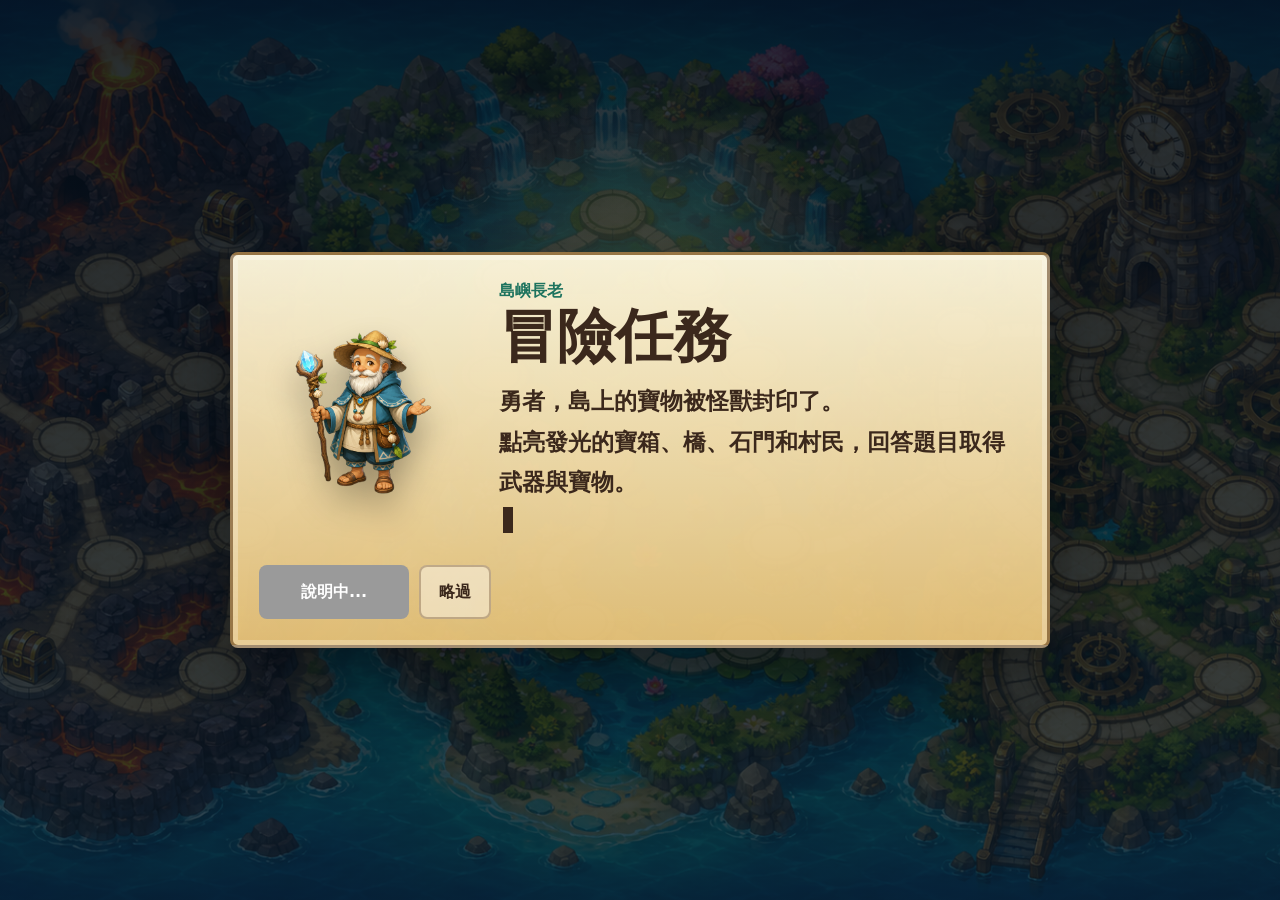
==== commit ced5c5ec: "v6 v6" ====
--- a/play.html
+++ b/play.html
@@ -20,8 +20,10 @@
 
 html.device-mobile,
 html.device-mobile body {
-  touch-action: manipulation;
+  touch-action: none;
   overflow-x: hidden;
+  overscroll-behavior: none;
+  -webkit-text-size-adjust: 100%;
 }
 
 body {
@@ -40,6 +42,16 @@
 
 button, input { font: inherit; }
 button { cursor: pointer; }
+
+.device-mobile button,
+.device-mobile input,
+.device-mobile .map-art,
+.device-mobile .battle-scene,
+.device-mobile .flight-controls,
+.device-mobile .battle-actions {
+  touch-action: none;
+  -webkit-tap-highlight-color: transparent;
+}
 
 .intro {
   position: fixed;
@@ -1184,10 +1196,13 @@
   min-height: 0;
   background-image:
     linear-gradient(rgba(255,255,255,.04), rgba(15,25,37,.24)),
-    url("assets/generated/math-islands-map.png");
+    url("assets/generated/math-islands-map-mobile.jpg");
 }
 
 .device-mobile .battle-scene.whack-mode {
+  background-image:
+    linear-gradient(180deg, rgba(255,255,255,.04), rgba(11, 65, 88, .08)),
+    url("assets/generated/decimal-whack-arena-mobile.jpg");
   cursor: auto;
 }
 
@@ -1888,11 +1903,7 @@
 }
 
 .device-mobile .battle-actions.time-actions {
-  grid-template-columns: 1fr;
-}
-
-.device-mobile .battle-actions.time-actions .move-pad {
-  display: none;
+  grid-template-columns: auto minmax(190px, 1fr);
 }
 
 .device-mobile .battle-actions.time-actions .fire-button {
@@ -1929,7 +1940,7 @@
 }
 
 .device-mobile .boss-card.time-boss-layout #battleStatus {
-  bottom: 92px;
+  bottom: 134px;
 }
 
 @media (max-width: 760px) {
@@ -2063,10 +2074,6 @@
   box-shadow: 0 0 22px rgba(255, 86, 29, .88);
 }
 
-.device-mobile .whack-cursor {
-  display: none;
-}
-
 .device-mobile .whack-grid {
   width: min(96%, 940px);
   gap: clamp(16px, 3vw, 34px);
@@ -2089,14 +2096,17 @@
 .device-mobile .battle-scene.time-boss-mode {
   background-image:
     linear-gradient(180deg, rgba(8, 17, 43, .04), rgba(9, 21, 35, .2)),
-    url("assets/generated/time-boss-arena.png");
-}
-
-.device-mobile .projectile,
-.device-mobile .whack-fireball,
-.device-mobile .arena-fireworks,
-.device-mobile .time-pulse {
-  display: none;
+    url("assets/generated/time-boss-arena-mobile.jpg");
+}
+
+.device-mobile .projectile {
+  width: 30px;
+  height: 30px;
+}
+
+.device-mobile .projectile.boss-shot {
+  width: 36px;
+  height: 36px;
 }
 
 .low-power-battle .battle-bars {
@@ -6781,10 +6791,10 @@
     restartAnimations: true
   },
   mobile: {
-    frameInterval: 250,
-    maxProjectiles: 0,
+    frameInterval: 90,
+    maxProjectiles: 6,
     uiInterval: 220,
-    playerSpeed: 3.2,
+    playerSpeed: 2.6,
     duelBossShotInterval: 2600,
     timeBossShotBase: 3000,
     timeBossShotJitter: 900,
@@ -8790,20 +8800,26 @@
 function updateMobileDuelBattle(now) {
   const battle = state.battle;
   if (battle.waitingToStart) return;
+  const dt = Math.min(40, now - battle.lastFrame) / 16.67;
+  updatePlayerMovement(dt);
+  updateBossMovement(dt, now);
+  updateProjectiles(dt);
   renderBattlePositions();
-  if (now >= (battle.nextMobileBossAttack || 0)) {
-    hurtPlayer(battle.bossDamage);
-    battle.nextMobileBossAttack = now + 2600;
-  }
 }
 
 function updateMobileTimeBossBattle(now) {
   const battle = state.battle;
   if (battle.waitingToStart) return;
-  if (now >= (battle.nextMobileBossAttack || 0)) {
-    hurtPlayer(1);
-    battle.nextMobileBossAttack = now + 3000;
-  }
+  const dt = Math.min(40, now - battle.lastFrame) / 16.67;
+  updatePlayerMovement(dt);
+  updateTimeBossMovement(dt, now);
+  updateNearestTimeTower(now);
+  if (now - battle.lastBossShot > 3000 + Math.random() * 900) {
+    shootBossFireball();
+    battle.lastBossShot = now;
+  }
+  updateProjectiles(dt);
+  renderBattlePositions();
 }
 
 function updateTimeBossBattle(dt, now) {
@@ -9092,10 +9108,6 @@
 function throwWhackFireball() {
   const battle = state.battle;
   if (!battle || battle.mode !== "whack" || battle.ended || !battle.bossVisible) return;
-  if (isMobileBattleMode()) {
-    hurtPlayer(battle.bossDamage);
-    return;
-  }
   const active = battleArena.querySelector(".whack-hole.active");
   if (!active) return;
   playSfx("fireball");
@@ -9194,10 +9206,6 @@
   if (now - battle.lastShot < 360) return;
   playSfx("fireball");
   battle.lastShot = now;
-  if (isMobileBattleMode() && battle.mode !== "timeRitual") {
-    hitBoss(battle.attackPower + (state.maxCombo >= 3 ? 1 : 0), 1, -0.25);
-    return;
-  }
   const dx = battle.boss.x - battle.player.x;
   const dy = battle.boss.y - battle.player.y;
   const dist = Math.hypot(dx, dy) || 1;
@@ -9216,10 +9224,6 @@
 
 function shootBossFireball() {
   const battle = state.battle;
-  if (isMobileBattleMode()) {
-    hurtPlayer(battle.bossDamage);
-    return;
-  }
   playSfx("fireball");
   const dx = battle.player.x - battle.boss.x;
   const dy = battle.player.y - battle.boss.y;
@@ -9534,13 +9538,16 @@
 window.addEventListener("pointerdown", unlockMusicPlayback, { once: true });
 window.addEventListener("keydown", unlockMusicPlayback, { once: true });
 window.addEventListener("dblclick", (event) => {
-  if (isMobileBattleMode() && bossModal && !bossModal.classList.contains("hidden")) event.preventDefault();
+  if (isMobileBattleMode()) event.preventDefault();
 }, { passive: false });
 document.addEventListener("gesturestart", (event) => event.preventDefault(), { passive: false });
 document.addEventListener("gesturechange", (event) => event.preventDefault(), { passive: false });
+document.addEventListener("touchstart", (event) => {
+  if (isMobileBattleMode() && event.touches && event.touches.length > 1) event.preventDefault();
+}, { passive: false });
 let lastTouchEndAt = 0;
 document.addEventListener("touchend", (event) => {
-  if (!isMobileBattleMode() || bossModal.classList.contains("hidden")) return;
+  if (!isMobileBattleMode()) return;
   const now = Date.now();
   if (now - lastTouchEndAt < 420) event.preventDefault();
   lastTouchEndAt = now;
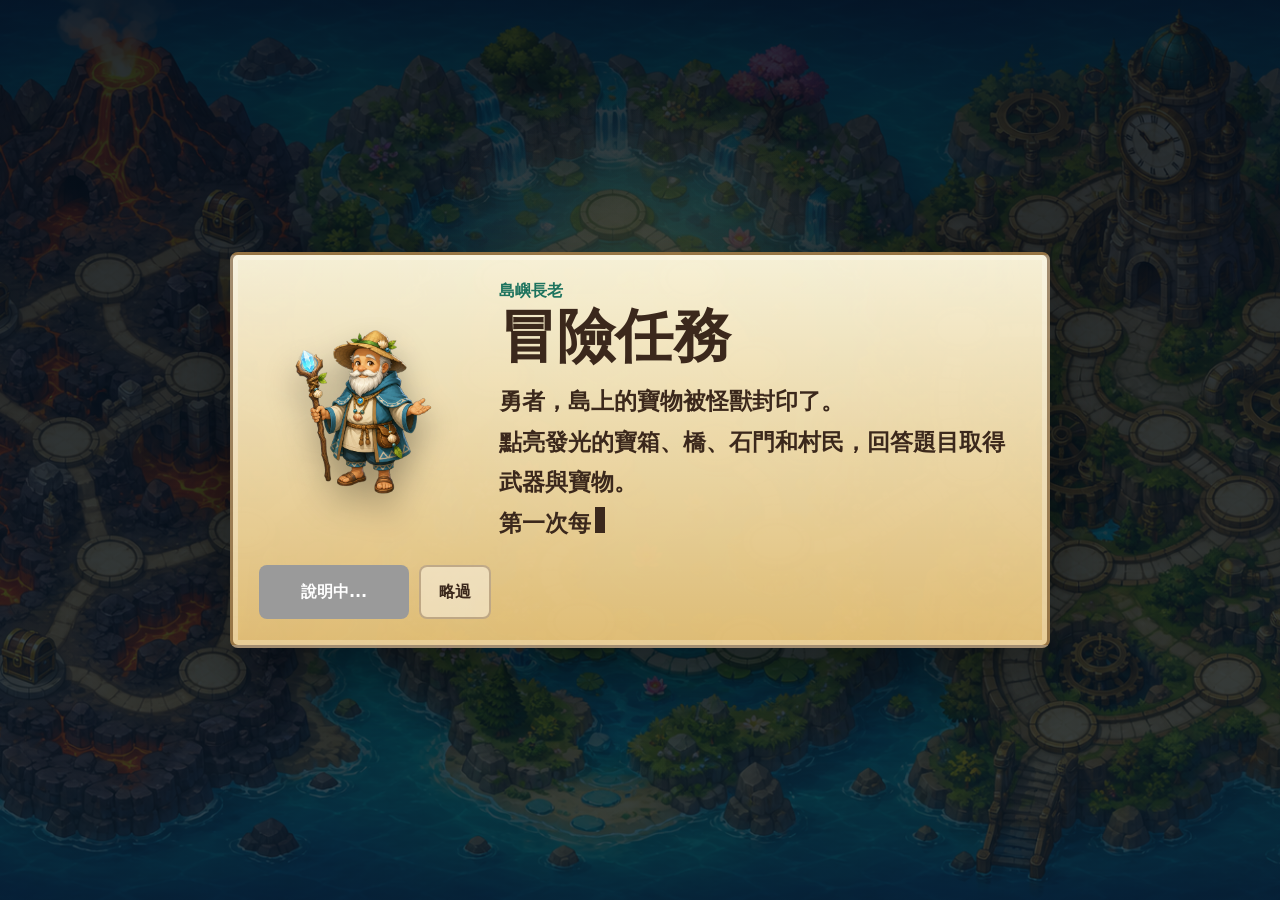
==== commit 2df97059: "v7 v7" ====
--- a/play.html
+++ b/play.html
@@ -1751,7 +1751,7 @@
   background:
     radial-gradient(circle, #fff3a1 0 18%, #ff8a2a 24% 58%, #ce2525 64%);
   box-shadow: 0 0 24px rgba(255, 90, 30, .88);
-  animation: whackFireball .52s ease-in forwards;
+  animation: whackFireball .82s ease-in forwards;
   pointer-events: none;
 }
 
@@ -7382,7 +7382,7 @@
     return;
   }
   const pos = getHeroPercent();
-  const speed = 0.34 * dt;
+  const speed = (isMobileBattleMode() ? 0.18 : 0.34) * dt;
   let dx = 0;
   let dy = 0;
   if (heldTimeMoves.has("left")) dx -= 1;
@@ -8699,7 +8699,7 @@
   }
   if (battle.mode === "timeRitual") {
     if (isMobileBattleMode()) {
-      updateMobileTimeBossBattle(now);
+      updateMobileTimeBossBattle(now, dt);
       updateBattleBars(now);
       updateTimeRitualUi(now);
       battle.frameId = requestAnimationFrame(runBattleFrame);
@@ -8714,7 +8714,7 @@
     return;
   }
   if (isMobileBattleMode()) {
-    updateMobileDuelBattle(now);
+    updateMobileDuelBattle(now, dt);
     updateBattleBars(now);
     battle.frameId = requestAnimationFrame(runBattleFrame);
     return;
@@ -8797,20 +8797,18 @@
   battleStatus.textContent = "移動槌子，看到 Boss 冒出來就點擊揮槌。";
 }
 
-function updateMobileDuelBattle(now) {
+function updateMobileDuelBattle(now, dt) {
   const battle = state.battle;
   if (battle.waitingToStart) return;
-  const dt = Math.min(40, now - battle.lastFrame) / 16.67;
   updatePlayerMovement(dt);
   updateBossMovement(dt, now);
   updateProjectiles(dt);
   renderBattlePositions();
 }
 
-function updateMobileTimeBossBattle(now) {
+function updateMobileTimeBossBattle(now, dt) {
   const battle = state.battle;
   if (battle.waitingToStart) return;
-  const dt = Math.min(40, now - battle.lastFrame) / 16.67;
   updatePlayerMovement(dt);
   updateTimeBossMovement(dt, now);
   updateNearestTimeTower(now);
@@ -9121,7 +9119,7 @@
   window.setTimeout(() => {
     fireball.remove();
     if (!battle.ended) hurtPlayer(battle.bossDamage);
-  }, 520);
+  }, isMobileBattleMode() ? 820 : 520);
 }
 
 function updatePlayerMovement(dt) {
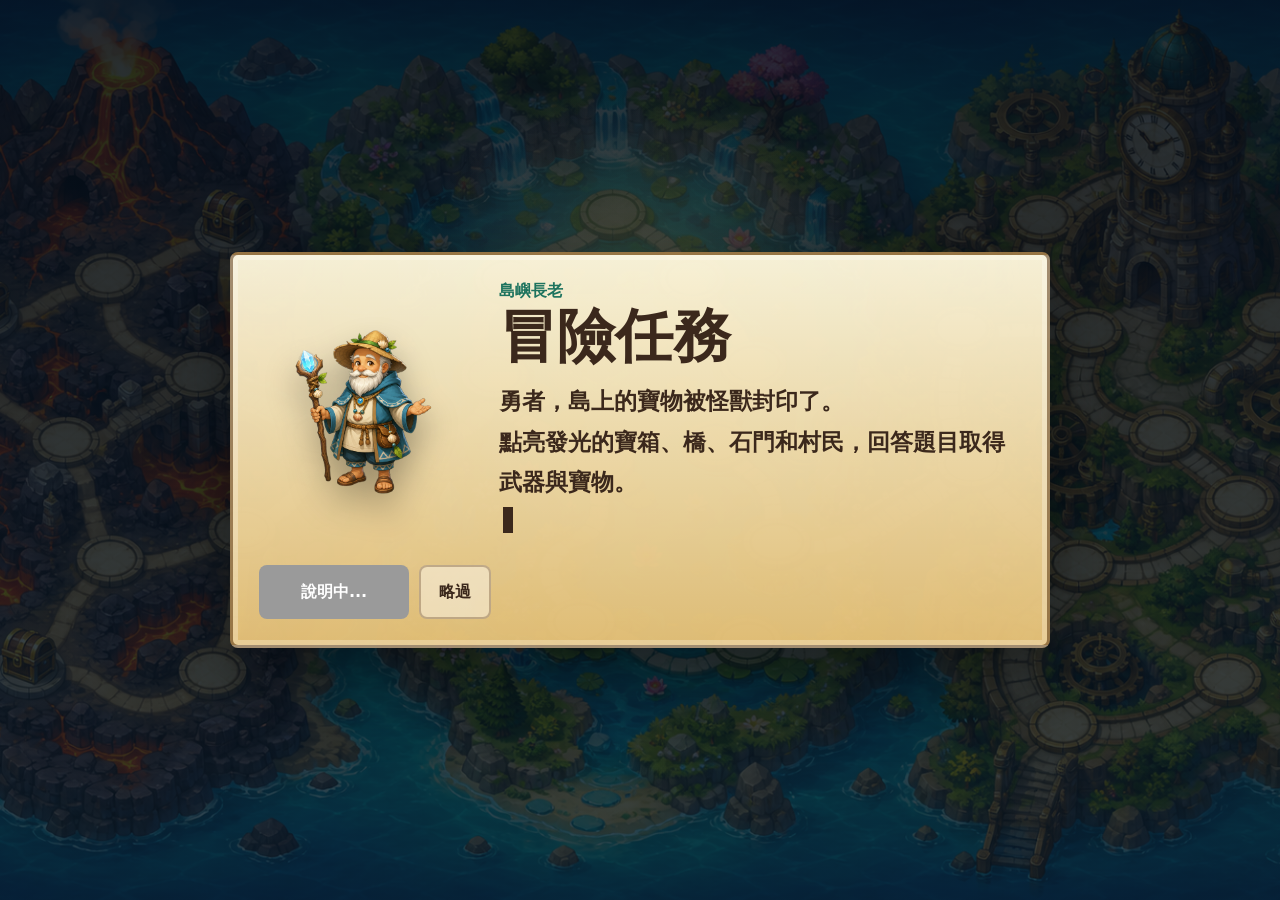
==== commit 8e0f3b30: "v8 v8" ====
--- a/play.html
+++ b/play.html
@@ -2290,6 +2290,57 @@
 }
 
 @media (min-width: 760px) {
+  .device-mobile .game {
+    width: 100%;
+    padding: 8px 10px 10px;
+  }
+
+  .device-mobile .hud {
+    display: grid;
+    grid-template-columns: max-content 44px minmax(0, 1fr) minmax(112px, 150px);
+    gap: 8px;
+    align-items: center;
+    margin-bottom: 6px;
+  }
+
+  .device-mobile .brand h1 {
+    font-size: 1.22rem;
+    white-space: nowrap;
+  }
+
+  .device-mobile .sound-toggle {
+    width: 44px;
+    height: 44px;
+    font-size: 1.12rem;
+  }
+
+  .device-mobile .status-strip {
+    grid-template-columns: repeat(4, minmax(0, 1fr));
+    gap: 6px;
+    min-width: 0;
+  }
+
+  .device-mobile .status-strip div {
+    min-height: 48px;
+    padding: 6px 9px;
+  }
+
+  .device-mobile .status-strip b {
+    font-size: 1rem;
+    line-height: 1.05;
+  }
+
+  .device-mobile .status-strip span {
+    font-size: .72rem;
+  }
+
+  .device-mobile .device-mode-toggle {
+    min-height: 46px;
+    width: 100%;
+    padding: 0 10px;
+    font-size: .95rem;
+  }
+
   .device-mobile .world {
     position: relative;
     display: block;
@@ -2372,8 +2423,8 @@
   }
 
   .device-mobile .map-art {
-    height: calc(100dvh - 118px);
-    min-height: 560px;
+    height: calc(100dvh - 74px);
+    min-height: 0;
   }
 }
 
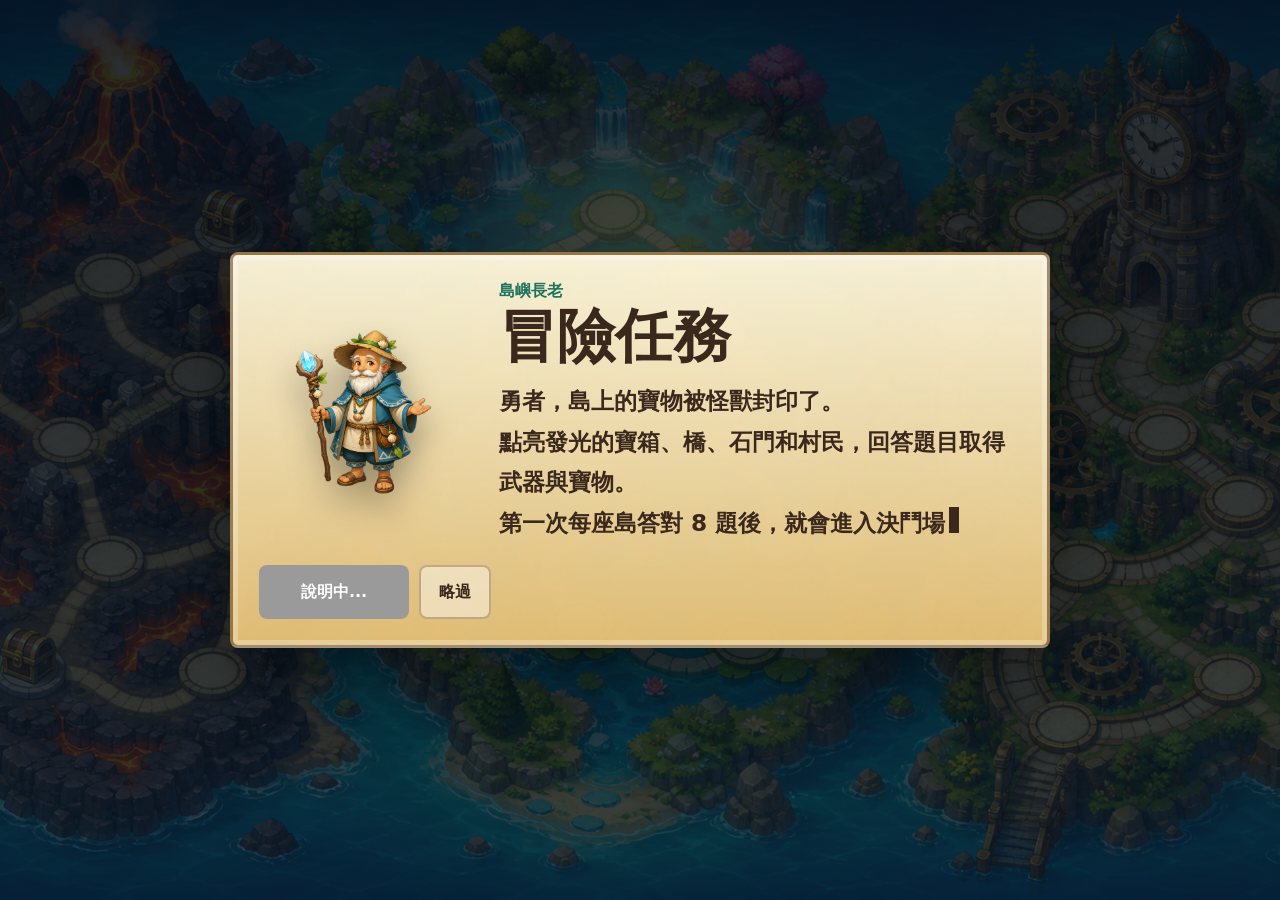
==== commit 3216bdb9: "v9 v9" ====
--- a/play.html
+++ b/play.html
@@ -1155,6 +1155,29 @@
   touch-action: none;
   user-select: none;
   -webkit-user-select: none;
+  -webkit-tap-highlight-color: transparent;
+}
+
+.battle-scene.mobile-canvas-mode {
+  background: #132b3a;
+}
+
+.battle-scene.mobile-canvas-mode .arena-entity,
+.battle-scene.mobile-canvas-mode .arena-hint,
+.battle-scene.mobile-canvas-mode .time-tower-layer,
+.battle-scene.mobile-canvas-mode .whack-grid,
+.battle-scene.mobile-canvas-mode .whack-cursor {
+  display: none !important;
+}
+
+.mobile-boss-canvas {
+  position: absolute;
+  inset: 0;
+  z-index: 4;
+  width: 100%;
+  height: 100%;
+  display: block;
+  touch-action: none;
   -webkit-tap-highlight-color: transparent;
 }
 
@@ -6953,6 +6976,7 @@
 const moveButtons = [...document.querySelectorAll("[data-move]")];
 const endBattle = document.querySelector("#endBattle");
 const heldMoves = new Set();
+const mobileCanvasImages = new Map();
 const clearModal = document.querySelector("#clearModal");
 const clearText = document.querySelector("#clearText");
 const clearNext = document.querySelector("#clearNext");
@@ -6980,7 +7004,8 @@
   currentSrc: "",
   volume: 0.18,
   unlocked: false,
-  sfxVolume: 0.48
+  sfxVolume: 0.48,
+  sfxPools: {}
 };
 
 function detectDeviceProfile() {
@@ -7311,8 +7336,18 @@
     open: "sounds/openbox.mp3"
   }[name];
   if (!src) return;
-  const effect = new Audio(src);
+  if (!audio.sfxPools[src]) {
+    audio.sfxPools[src] = Array.from({ length: 3 }, () => {
+      const item = new Audio(src);
+      item.preload = "auto";
+      item.volume = audio.sfxVolume;
+      return item;
+    });
+  }
+  const pool = audio.sfxPools[src];
+  const effect = pool.find((item) => item.paused || item.ended) || pool[0];
   effect.volume = audio.sfxVolume;
+  try { effect.currentTime = 0; } catch {}
   effect.play().catch(() => {});
 }
 
@@ -8436,6 +8471,10 @@
 
 function beginBossBattle() {
   stopFlightMode();
+  if (isMobileBattleMode()) {
+    startMobileCanvasBossBattle(state.island);
+    return;
+  }
   if (state.island === "decimal") {
     startWhackBossBattle();
     return;
@@ -8552,6 +8591,10 @@
 }
 
 function startWhackBossBattle() {
+  if (isMobileBattleMode()) {
+    startMobileCanvasBossBattle("decimal");
+    return;
+  }
   const ability = getAbility();
   const bossMaxHp = 54;
   state.battle = {
@@ -8596,6 +8639,10 @@
 }
 
 function startTimeBossBattle() {
+  if (isMobileBattleMode()) {
+    startMobileCanvasBossBattle("time");
+    return;
+  }
   stopTimeMode();
   const ability = getAbility();
   state.battle = {
@@ -8642,6 +8689,492 @@
   updateBattleBars();
   renderBattlePositions();
   state.battle.frameId = requestAnimationFrame(runBattleFrame);
+}
+
+function startMobileCanvasBossBattle(kind) {
+  stopFlightMode();
+  stopTimeMode();
+  const ability = getAbility();
+  const isWhack = kind === "decimal";
+  const isTime = kind === "time";
+  const bossMaxHp = isTime ? 24 : isWhack ? 42 : 34;
+  state.battle = {
+    mode: "mobileCanvas",
+    canvasKind: kind,
+    playerHp: ability.hp + (isTime ? 3 : isWhack ? 2 : 0),
+    playerMaxHp: ability.hp + (isTime ? 3 : isWhack ? 2 : 0),
+    bossHp: bossMaxHp,
+    bossMaxHp,
+    ended: false,
+    waitingToStart: true,
+    player: { x: isWhack ? 50 : 18, y: isWhack ? 78 : isTime ? 76 : 72, radius: 5 },
+    boss: { x: isTime ? 50 : 78, y: isTime ? 35 : 30, radius: isTime ? 7.2 : 8 },
+    attackPower: ability.attack,
+    bossDamage: isWhack || isTime ? 1 : getBossDamage(),
+    lastFrame: performance.now(),
+    lastUiUpdate: 0,
+    lastRenderedPlayerHp: -1,
+    lastRenderedBossHp: -1,
+    lastShot: 0,
+    lastBossShot: performance.now(),
+    lastHit: 0,
+    projectiles: [],
+    touchTarget: null,
+    frameId: null,
+    canvas: null,
+    ctx: null,
+    effects: [],
+    whack: createMobileWhackState(),
+    towers: createMobileCanvasTowers(),
+    acceleratedHours: 0,
+    nearestTower: null
+  };
+
+  if (bossTitle) bossTitle.textContent = isTime ? `快轉時間 對決 ${islands[kind].boss}` : isWhack ? `槌子決鬥 ${islands[kind].boss}` : `${ability.weapon} 對決 ${islands[kind].boss}`;
+  bossName.textContent = islands[kind].boss;
+  battleStatus.textContent = "先看完說明，按確認後開始。";
+  endBattle.classList.add("hidden");
+  battleActions.classList.add("hidden");
+  battleActions.classList.remove("duel-actions", "whack-actions", "time-actions");
+  if (!isWhack) battleActions.classList.add(isTime ? "time-actions" : "duel-actions");
+  bossCard?.classList.toggle("time-boss-layout", isTime);
+  bossCard?.classList.toggle("whack-boss-layout", isWhack);
+  bossCard?.classList.toggle("duel-boss-layout", !isWhack && !isTime);
+  bossModal.classList.remove("hidden");
+  setupMobileCanvasArena(kind);
+  updateBattleBars();
+  renderMobileCanvasBattle();
+  showMobileCanvasInstruction(kind);
+}
+
+function createMobileWhackState() {
+  return {
+    holes: [
+      { x: 22, y: 36 }, { x: 50, y: 36 }, { x: 78, y: 36 },
+      { x: 22, y: 58 }, { x: 50, y: 58 }, { x: 78, y: 58 },
+      { x: 22, y: 80 }, { x: 50, y: 80 }, { x: 78, y: 80 }
+    ],
+    activeHole: -1,
+    bossVisible: false,
+    nextPopAt: Number.POSITIVE_INFINITY,
+    hideAt: 0,
+    attackAt: Number.POSITIVE_INFINITY,
+    hammer: null
+  };
+}
+
+function createMobileCanvasTowers() {
+  return [
+    { x: 16, y: 39, readyAt: 0 }, { x: 34, y: 27, readyAt: 0 },
+    { x: 66, y: 27, readyAt: 0 }, { x: 84, y: 39, readyAt: 0 },
+    { x: 30, y: 72, readyAt: 0 }, { x: 70, y: 72, readyAt: 0 }
+  ];
+}
+
+function setupMobileCanvasArena(kind) {
+  clearArenaProjectiles();
+  battleArena.classList.add("mobile-canvas-mode");
+  battleArena.classList.toggle("time-boss-mode", kind === "time");
+  battleArena.classList.toggle("whack-mode", kind === "decimal");
+  const canvas = document.createElement("canvas");
+  canvas.className = "mobile-boss-canvas";
+  canvas.setAttribute("aria-label", "平板 Boss 戰場");
+  battleArena.append(canvas);
+  state.battle.canvas = canvas;
+  state.battle.ctx = canvas.getContext("2d", { alpha: false });
+  canvas.addEventListener("pointerdown", handleMobileCanvasPointerDown);
+  canvas.addEventListener("pointermove", handleMobileCanvasPointerMove);
+  canvas.addEventListener("pointerup", () => { if (state.battle) state.battle.touchTarget = null; });
+  canvas.addEventListener("pointercancel", () => { if (state.battle) state.battle.touchTarget = null; });
+  resizeMobileCanvas();
+  fireButton.textContent = kind === "time" ? "撥快時間" : "發射";
+}
+
+function showMobileCanvasInstruction(kind) {
+  const instruction = document.createElement("div");
+  instruction.className = "battle-instruction";
+  const title = kind === "decimal" ? "槌子決鬥" : kind === "time" ? "時間塔決鬥" : "Boss 決鬥";
+  const body = kind === "decimal"
+    ? "點 Boss 冒出的洞口揮槌。Boss 會丟火球，寶物會先抵擋。"
+    : kind === "time"
+      ? "用方向鍵移動，靠近時鐘塔後按「撥快時間」。累積 24 小時讓 Boss 衰老。"
+      : "用方向鍵移動，按「發射」攻擊 Boss，並閃避火球。";
+  instruction.innerHTML = `
+    <section>
+      <h3>${title}</h3>
+      <p>${body}</p>
+      <button type="button" class="primary">確認開始</button>
+    </section>
+  `;
+  instruction.querySelector("button").addEventListener("pointerdown", (event) => {
+    event.preventDefault();
+    event.stopPropagation();
+    startMobileCanvasRound();
+  });
+  battleArena.append(instruction);
+}
+
+function startMobileCanvasRound() {
+  const battle = state.battle;
+  if (!battle || battle.mode !== "mobileCanvas") return;
+  battle.waitingToStart = false;
+  battle.lastFrame = performance.now();
+  battle.lastBossShot = performance.now();
+  battleArena.querySelector(".battle-instruction")?.remove();
+  battleActions.classList.toggle("hidden", battle.canvasKind === "decimal");
+  battleStatus.textContent = battle.canvasKind === "decimal"
+    ? "看到 Boss 冒出洞口就點擊。"
+    : battle.canvasKind === "time"
+      ? "靠近時鐘塔並撥快時間，累積 24 小時。"
+      : "移動閃避攻擊，按「發射」攻擊 Boss。";
+  if (battle.canvasKind === "decimal") battle.whack.nextPopAt = performance.now() + 450;
+  battle.frameId = requestAnimationFrame(runMobileCanvasFrame);
+}
+
+function getCanvasImage(src) {
+  if (mobileCanvasImages.has(src)) return mobileCanvasImages.get(src);
+  const img = new Image();
+  img.src = src;
+  mobileCanvasImages.set(src, img);
+  return img;
+}
+
+function getMobileCanvasBackground(kind) {
+  if (kind === "decimal") return "assets/generated/decimal-whack-arena-mobile.jpg";
+  if (kind === "time") return "assets/generated/time-boss-arena-mobile.jpg";
+  return "assets/generated/math-islands-map-mobile.jpg";
+}
+
+function resizeMobileCanvas() {
+  const battle = state.battle;
+  if (!battle?.canvas) return;
+  const rect = battleArena.getBoundingClientRect();
+  const dpr = Math.min(window.devicePixelRatio || 1, 1.5);
+  battle.canvas.width = Math.max(1, Math.floor(rect.width * dpr));
+  battle.canvas.height = Math.max(1, Math.floor(rect.height * dpr));
+  battle.canvas.style.width = `${rect.width}px`;
+  battle.canvas.style.height = `${rect.height}px`;
+  battle.ctx.setTransform(dpr, 0, 0, dpr, 0, 0);
+  battle.canvasSize = { w: rect.width, h: rect.height };
+}
+
+function runMobileCanvasFrame(now) {
+  const battle = state.battle;
+  if (!battle || battle.mode !== "mobileCanvas" || battle.ended) return;
+  if (!battle.canvasSize) resizeMobileCanvas();
+  const dt = Math.min(50, now - battle.lastFrame) / 16.67;
+  battle.lastFrame = now;
+  if (!battle.waitingToStart) {
+    if (battle.canvasKind === "decimal") updateMobileCanvasWhack(now);
+    else if (battle.canvasKind === "time") updateMobileCanvasTime(dt, now);
+    else updateMobileCanvasDuel(dt, now);
+    updateMobileCanvasProjectiles(dt);
+    updateBattleBars(now);
+  }
+  renderMobileCanvasBattle();
+  battle.frameId = requestAnimationFrame(runMobileCanvasFrame);
+}
+
+function updateMobileCanvasDuel(dt, now) {
+  updatePlayerMovement(dt);
+  updateBossMovement(dt, now);
+}
+
+function updateMobileCanvasTime(dt, now) {
+  updatePlayerMovement(dt);
+  updateTimeBossMovement(dt, now);
+  updateMobileCanvasNearestTower(now);
+  if (now - state.battle.lastBossShot > 2800) {
+    shootBossFireball();
+    state.battle.lastBossShot = now;
+  }
+}
+
+function updateMobileCanvasWhack(now) {
+  const battle = state.battle;
+  const whack = battle.whack;
+  if (!whack.bossVisible && now >= whack.nextPopAt) {
+    whack.activeHole = Math.floor(Math.random() * whack.holes.length);
+    whack.bossVisible = true;
+    whack.hideAt = now + 1050;
+    whack.attackAt = Math.random() < 0.34 ? now + 620 : Number.POSITIVE_INFINITY;
+  }
+  if (whack.bossVisible && now >= whack.attackAt) {
+    playSfx("fireball");
+    battle.effects.push({ type: "whackFire", x: whack.holes[whack.activeHole].x, y: whack.holes[whack.activeHole].y, t: 0, life: 42 });
+    window.setTimeout(() => { if (!battle.ended) hurtPlayer(battle.bossDamage); }, 520);
+    whack.attackAt = Number.POSITIVE_INFINITY;
+  }
+  if (whack.bossVisible && now >= whack.hideAt) {
+    whack.bossVisible = false;
+    whack.activeHole = -1;
+    whack.nextPopAt = now + 420 + Math.random() * 480;
+  }
+  if (whack.hammer && now - whack.hammer.startedAt > 260) whack.hammer = null;
+}
+
+function updateMobileCanvasProjectiles(dt) {
+  const battle = state.battle;
+  if (!battle.projectiles) battle.projectiles = [];
+  battle.projectiles.forEach((shot) => {
+    shot.x += shot.vx * dt;
+    shot.y += shot.vy * dt;
+    shot.life -= dt;
+    if (shot.owner === "player" && distance(shot, battle.boss) < battle.boss.radius + shot.radius) {
+      hitBoss(shot.power, shot.vx, shot.vy);
+      shot.life = 0;
+    }
+    if (shot.owner === "boss" && distance(shot, battle.player) < battle.player.radius + shot.radius) {
+      hurtPlayer(shot.power);
+      shot.life = 0;
+    }
+  });
+  battle.projectiles = battle.projectiles.filter((shot) => shot.life > 0 && shot.x > -8 && shot.x < 108 && shot.y > -8 && shot.y < 108);
+  battle.effects = (battle.effects || []).filter((effect) => {
+    effect.t += 1;
+    return effect.t < effect.life;
+  });
+}
+
+function renderMobileCanvasBattle() {
+  const battle = state.battle;
+  if (!battle?.ctx || !battle.canvasSize) return;
+  const ctx = battle.ctx;
+  const { w, h } = battle.canvasSize;
+  const bg = getCanvasImage(getMobileCanvasBackground(battle.canvasKind));
+  ctx.clearRect(0, 0, w, h);
+  ctx.fillStyle = "#173447";
+  ctx.fillRect(0, 0, w, h);
+  if (bg.complete && bg.naturalWidth) drawCoverImage(ctx, bg, 0, 0, w, h);
+  ctx.fillStyle = "rgba(10,20,30,.12)";
+  ctx.fillRect(0, 0, w, h);
+
+  if (battle.canvasKind === "decimal") renderMobileCanvasWhack(ctx, w, h, battle);
+  else {
+    if (battle.canvasKind === "time") renderMobileCanvasTowers(ctx, w, h, battle);
+    renderMobileCanvasEntity(ctx, getCanvasImage("assets/generated/hero.png"), battle.player.x, battle.player.y, battle.canvasKind === "time" ? 70 : 78, w, h);
+    const bossSrc = battle.canvasKind === "time" ? getTimeBossAgeImage(Math.min(3, Math.floor((battle.acceleratedHours || 0) / 8))) : getBossImage(islands[battle.canvasKind].theme);
+    renderMobileCanvasEntity(ctx, getCanvasImage(bossSrc), battle.boss.x, battle.boss.y, battle.canvasKind === "time" ? 132 : 150, w, h);
+    renderMobileCanvasProjectiles(ctx, w, h, battle);
+  }
+}
+
+function drawCoverImage(ctx, img, x, y, w, h) {
+  const scale = Math.max(w / img.naturalWidth, h / img.naturalHeight);
+  const sw = w / scale;
+  const sh = h / scale;
+  const sx = (img.naturalWidth - sw) / 2;
+  const sy = (img.naturalHeight - sh) / 2;
+  ctx.drawImage(img, sx, sy, sw, sh, x, y, w, h);
+}
+
+function pctX(x, w) { return (x / 100) * w; }
+function pctY(y, h) { return (y / 100) * h; }
+
+function renderMobileCanvasEntity(ctx, img, x, y, size, w, h) {
+  const px = pctX(x, w);
+  const py = pctY(y, h);
+  ctx.save();
+  ctx.shadowColor = "rgba(0,0,0,.28)";
+  ctx.shadowBlur = 6;
+  ctx.shadowOffsetY = 6;
+  if (img.complete && img.naturalWidth) ctx.drawImage(img, px - size / 2, py - size / 2, size, size);
+  else {
+    ctx.fillStyle = "#ffd45a";
+    ctx.beginPath();
+    ctx.arc(px, py, size / 3, 0, Math.PI * 2);
+    ctx.fill();
+  }
+  ctx.restore();
+}
+
+function renderMobileCanvasProjectiles(ctx, w, h, battle) {
+  (battle.projectiles || []).forEach((shot) => {
+    const x = pctX(shot.x, w);
+    const y = pctY(shot.y, h);
+    const r = shot.owner === "boss" ? 15 : 12;
+    const grad = ctx.createRadialGradient(x, y, 2, x, y, r);
+    grad.addColorStop(0, "#fff6a4");
+    grad.addColorStop(.45, shot.owner === "boss" ? "#ff7b2e" : "#ffd84f");
+    grad.addColorStop(1, shot.owner === "boss" ? "#c72b25" : "#f7a923");
+    ctx.fillStyle = grad;
+    ctx.beginPath();
+    ctx.arc(x, y, r, 0, Math.PI * 2);
+    ctx.fill();
+  });
+}
+
+function renderMobileCanvasWhack(ctx, w, h, battle) {
+  const bossImg = getCanvasImage(getBossImage("lake"));
+  const whack = battle.whack;
+  whack.holes.forEach((hole, index) => {
+    const x = pctX(hole.x, w);
+    const y = pctY(hole.y, h);
+    ctx.fillStyle = "rgba(32,18,16,.86)";
+    ctx.beginPath();
+    ctx.ellipse(x, y, 72, 30, 0, 0, Math.PI * 2);
+    ctx.fill();
+    ctx.strokeStyle = "rgba(159,96,58,.7)";
+    ctx.lineWidth = 8;
+    ctx.stroke();
+    if (whack.bossVisible && whack.activeHole === index) renderMobileCanvasEntity(ctx, bossImg, hole.x, hole.y - 8, 112, w, h);
+  });
+  if (whack.hammer) drawCanvasHammer(ctx, pctX(whack.hammer.x, w), pctY(whack.hammer.y, h), performance.now() - whack.hammer.startedAt);
+  (battle.effects || []).forEach((effect) => {
+    if (effect.type !== "whackFire") return;
+    const t = effect.t / effect.life;
+    const x = pctX(effect.x + (50 - effect.x) * t, w);
+    const y = pctY(effect.y + (92 - effect.y) * t, h);
+    ctx.fillStyle = `rgba(255, ${Math.floor(180 - 80 * t)}, 42, ${1 - t * .35})`;
+    ctx.beginPath();
+    ctx.arc(x, y, 18 + 10 * t, 0, Math.PI * 2);
+    ctx.fill();
+  });
+}
+
+function drawCanvasHammer(ctx, x, y, age) {
+  const swing = Math.min(1, age / 240);
+  ctx.save();
+  ctx.translate(x, y);
+  ctx.rotate(-0.8 + swing * 1.4);
+  ctx.fillStyle = "#7a4528";
+  ctx.fillRect(-8, -10, 16, 76);
+  ctx.fillStyle = "#d69045";
+  ctx.fillRect(-44, -34, 88, 32);
+  ctx.strokeStyle = "rgba(80,45,24,.55)";
+  ctx.lineWidth = 4;
+  ctx.strokeRect(-44, -34, 88, 32);
+  ctx.restore();
+}
+
+function renderMobileCanvasTowers(ctx, w, h, battle) {
+  updateMobileCanvasNearestTower();
+  battle.towers.forEach((tower, index) => {
+    const x = pctX(tower.x, w);
+    const y = pctY(tower.y, h);
+    const cooling = performance.now() < tower.readyAt;
+    ctx.save();
+    ctx.globalAlpha = cooling ? .45 : 1;
+    ctx.fillStyle = battle.nearestTower === index && !cooling ? "#ffe071" : "#caa45d";
+    ctx.fillRect(x - 20, y - 36, 40, 58);
+    ctx.beginPath();
+    ctx.arc(x, y - 18, 20, 0, Math.PI * 2);
+    ctx.fillStyle = cooling ? "#777" : "#fff3b0";
+    ctx.fill();
+    ctx.strokeStyle = "#6c4729";
+    ctx.lineWidth = 4;
+    ctx.stroke();
+    ctx.restore();
+  });
+}
+
+function updateMobileCanvasNearestTower(now = performance.now()) {
+  const battle = state.battle;
+  if (!battle || battle.mode !== "mobileCanvas" || battle.canvasKind !== "time") return;
+  let nearest = null;
+  let nearestDistance = Number.POSITIVE_INFINITY;
+  battle.towers.forEach((tower, index) => {
+    const d = Math.hypot(tower.x - battle.player.x, tower.y - battle.player.y);
+    if (d < nearestDistance) {
+      nearestDistance = d;
+      nearest = index;
+    }
+  });
+  battle.nearestTower = nearestDistance <= 12 ? nearest : null;
+}
+
+function handleMobileCanvasPointerDown(event) {
+  const battle = state.battle;
+  if (!battle || battle.mode !== "mobileCanvas" || battle.waitingToStart || battle.ended) return;
+  event.preventDefault();
+  if (battle.canvasKind === "decimal") {
+    const point = getMobileCanvasPoint(event);
+    mobileCanvasWhackAt(point.x, point.y);
+    return;
+  }
+  setMobileCanvasTouchTarget(event);
+}
+
+function handleMobileCanvasPointerMove(event) {
+  const battle = state.battle;
+  if (!battle || battle.mode !== "mobileCanvas" || battle.waitingToStart || battle.ended || battle.canvasKind === "decimal") return;
+  event.preventDefault();
+  setMobileCanvasTouchTarget(event);
+}
+
+function getMobileCanvasPoint(event) {
+  const rect = state.battle.canvas.getBoundingClientRect();
+  return {
+    x: ((event.clientX - rect.left) / rect.width) * 100,
+    y: ((event.clientY - rect.top) / rect.height) * 100
+  };
+}
+
+function setMobileCanvasTouchTarget(event) {
+  const point = getMobileCanvasPoint(event);
+  state.battle.touchTarget = { x: clamp(point.x, 8, 92), y: clamp(point.y, 16, 88) };
+}
+
+function mobileCanvasWhackAt(x, y) {
+  const battle = state.battle;
+  const whack = battle.whack;
+  playSfx("hammer");
+  whack.hammer = { x, y, startedAt: performance.now() };
+  if (!whack.bossVisible || whack.activeHole < 0) {
+    battleStatus.textContent = "敲空了，等 Boss 冒出來再打。";
+    return;
+  }
+  const hole = whack.holes[whack.activeHole];
+  if (Math.hypot(hole.x - x, hole.y - y) > 13) {
+    battleStatus.textContent = "差一點，點 Boss 冒出的洞口。";
+    return;
+  }
+  whack.bossVisible = false;
+  whack.activeHole = -1;
+  battle.bossHp = Math.max(0, battle.bossHp - battle.attackPower);
+  battleStatus.textContent = `敲中 Boss！造成 ${battle.attackPower} 點傷害。`;
+  playSfx("bossHit");
+  battle.effects.push({ type: "hit", x: hole.x, y: hole.y, t: 0, life: 16 });
+  if (battle.bossHp <= 0) finishBattle(true);
+  else whack.nextPopAt = performance.now() + 360 + Math.random() * 420;
+}
+
+function mobileCanvasAction() {
+  const battle = state.battle;
+  if (!battle || battle.mode !== "mobileCanvas" || battle.waitingToStart || battle.ended) return;
+  if (battle.canvasKind === "time") {
+    updateMobileCanvasNearestTower();
+    if (battle.nearestTower === null) {
+      battleStatus.textContent = "靠近時鐘塔後再撥快時間。";
+      return;
+    }
+    const tower = battle.towers[battle.nearestTower];
+    const now = performance.now();
+    if (now < tower.readyAt) {
+      battleStatus.textContent = "這座時鐘塔還在冷卻。";
+      return;
+    }
+    tower.readyAt = now + 5000;
+    battle.acceleratedHours = Math.min(24, battle.acceleratedHours + 2);
+    battle.bossHp = Math.max(0, 24 - battle.acceleratedHours);
+    playSfx("time");
+    battleStatus.textContent = `快轉 2 小時，已累積 ${battle.acceleratedHours} / 24 小時。`;
+    if (battle.acceleratedHours >= 24) finishBattle(true);
+    return;
+  }
+  playerShoot();
+}
+
+function mobileCanvasMove(dir) {
+  const battle = state.battle;
+  if (!battle || battle.mode !== "mobileCanvas" || battle.canvasKind === "decimal") return false;
+  const step = battle.canvasKind === "time" ? 7 : 9;
+  if (dir === "left") battle.player.x = clamp(battle.player.x - step, 8, 92);
+  if (dir === "right") battle.player.x = clamp(battle.player.x + step, 8, 92);
+  if (dir === "up") battle.player.y = clamp(battle.player.y - step, 16, 88);
+  if (dir === "down") battle.player.y = clamp(battle.player.y + step, 16, 88);
+  battle.touchTarget = null;
+  return true;
 }
 
 function createTimeTowerState() {
@@ -8890,7 +9423,7 @@
   const dx = battle.player.x - battle.boss.x;
   const dy = battle.player.y - battle.boss.y;
   const dist = Math.hypot(dx, dy) || 1;
-  const speed = 0.34 * dt;
+  const speed = (isMobileBattleMode() ? 0.18 : 0.34) * dt;
   battle.boss.x = clamp(battle.boss.x + (dx / dist) * speed, 10, 90);
   battle.boss.y = clamp(battle.boss.y + (dy / dist) * speed, 16, 86);
 
@@ -9243,7 +9776,7 @@
 
   battle.projectiles = battle.projectiles.filter((shot) => {
     const alive = shot.life > 0 && shot.x > -8 && shot.x < 108 && shot.y > -8 && shot.y < 108;
-    if (!alive) shot.el.remove();
+    if (!alive) shot.el?.remove();
     return alive;
   });
 }
@@ -9298,6 +9831,10 @@
     const old = battle?.projectiles.shift();
     old?.el.remove();
   }
+  if (battle.mode === "mobileCanvas") {
+    state.battle.projectiles.push({ ...projectileConfig, el: null });
+    return;
+  }
   const el = document.createElement("div");
   el.className = `projectile ${projectileConfig.className}`;
   positionBattleElement(el, projectileConfig.x, projectileConfig.y);
@@ -9315,7 +9852,7 @@
   battle.boss.y = clamp(battle.boss.y + (vy / mag) * push, 16, 88);
   battleStatus.textContent = `命中 Boss，造成 ${power} 點傷害並擊退。`;
   playSfx("bossHit");
-  flashEntity(arenaBoss);
+  if (battle.mode !== "mobileCanvas") flashEntity(arenaBoss);
   if (battle.bossHp <= 0) finishBattle(true);
 }
 
@@ -9330,7 +9867,7 @@
       battleArena.classList.remove("whack-damaged");
       if (getBattleConfig().restartAnimations) void battleArena.offsetWidth;
       battleArena.classList.add("whack-damaged");
-    } else {
+    } else if (battle.mode !== "mobileCanvas") {
       flashEntity(arenaPlayer);
     }
     return;
@@ -9342,7 +9879,7 @@
     battleArena.classList.remove("whack-damaged");
     if (getBattleConfig().restartAnimations) void battleArena.offsetWidth;
     battleArena.classList.add("whack-damaged");
-  } else {
+  } else if (battle.mode !== "mobileCanvas") {
     flashEntity(arenaPlayer);
   }
   if (battle.playerHp <= 0) finishBattle(false);
@@ -9376,8 +9913,8 @@
 }
 
 function clearArenaProjectiles() {
-  battleArena.querySelectorAll(".projectile, .whack-grid, .whack-fireball, .whack-cursor, .whack-instruction, .battle-instruction, .time-tower-layer, .time-ritual-meter, .time-pulse, .time-victory").forEach((el) => el.remove());
-  battleArena.classList.remove("whack-mode", "whack-damaged", "whack-empty", "time-boss-mode");
+  battleArena.querySelectorAll(".projectile, .whack-grid, .whack-fireball, .whack-cursor, .whack-instruction, .battle-instruction, .time-tower-layer, .time-ritual-meter, .time-pulse, .time-victory, .mobile-boss-canvas").forEach((el) => el.remove());
+  battleArena.classList.remove("whack-mode", "whack-damaged", "whack-empty", "time-boss-mode", "mobile-canvas-mode");
   battleActions.classList.remove("time-actions", "duel-actions", "whack-actions");
   bossCard?.classList.remove("time-boss-layout", "duel-boss-layout", "whack-boss-layout");
   battleArena.querySelector(".arena-hint").textContent = "移動並發射武器，別讓 Boss 靠近。";
@@ -9430,6 +9967,8 @@
   const battleMode = battle.mode || "duel";
   if (battle.mode === "whack") {
     battleArena.querySelectorAll(".whack-fireball").forEach((el) => el.remove());
+  } else if (battle.mode === "mobileCanvas") {
+    battle.projectiles = [];
   } else if (battle.mode !== "timeRitual") {
     clearArenaProjectiles();
   } else {
@@ -9444,7 +9983,10 @@
     playSfx("win");
     const next = getNextIsland();
     state.pendingNextIsland = next;
-    if (battleMode === "whack") {
+    if (battleMode === "mobileCanvas") {
+      battle.effects = [{ type: "win", x: 50, y: 45, t: 0, life: 60 }];
+      renderMobileCanvasBattle();
+    } else if (battleMode === "whack") {
       const active = battleArena.querySelector(".whack-hole.active") || battleArena.querySelector(".whack-hole");
       active?.classList.add("defeated");
     } else if (battleMode === "timeRitual") {
@@ -9639,6 +10181,10 @@
 let lastBattleActionPointerAt = 0;
 
 function useBattleActionButton() {
+  if (state.battle?.mode === "mobileCanvas") {
+    mobileCanvasAction();
+    return;
+  }
   if (state.battle?.mode === "timeRitual") accelerateNearestTimeTower();
   else playerShoot();
 }
@@ -9667,6 +10213,7 @@
 
 function nudgeBattlePlayer(dir) {
   const battle = state.battle;
+  if (battle?.mode === "mobileCanvas" && mobileCanvasMove(dir)) return;
   if (!battle || battle.ended || battle.mode === "whack") return;
   const step = battle.mode === "timeRitual" ? 7 : 9;
   if (dir === "left") battle.player.x = clamp(battle.player.x - step, 8, 92);
@@ -9708,9 +10255,14 @@
     event.preventDefault();
   }
   if (event.key === " " && state.battle && !state.battle.ended) {
-    if (state.battle.mode === "whack") whackActiveHole();
+    if (state.battle.mode === "mobileCanvas") mobileCanvasAction();
+    else if (state.battle.mode === "whack") whackActiveHole();
     else if (state.battle.mode === "timeRitual") accelerateNearestTimeTower();
     else playerShoot();
+    event.preventDefault();
+  }
+  if (event.key === "Enter" && state.battle?.mode === "mobileCanvas" && !state.battle.ended) {
+    mobileCanvasAction();
     event.preventDefault();
   }
   if (event.key === "Enter" && state.battle?.mode === "timeRitual" && !state.battle.ended) {
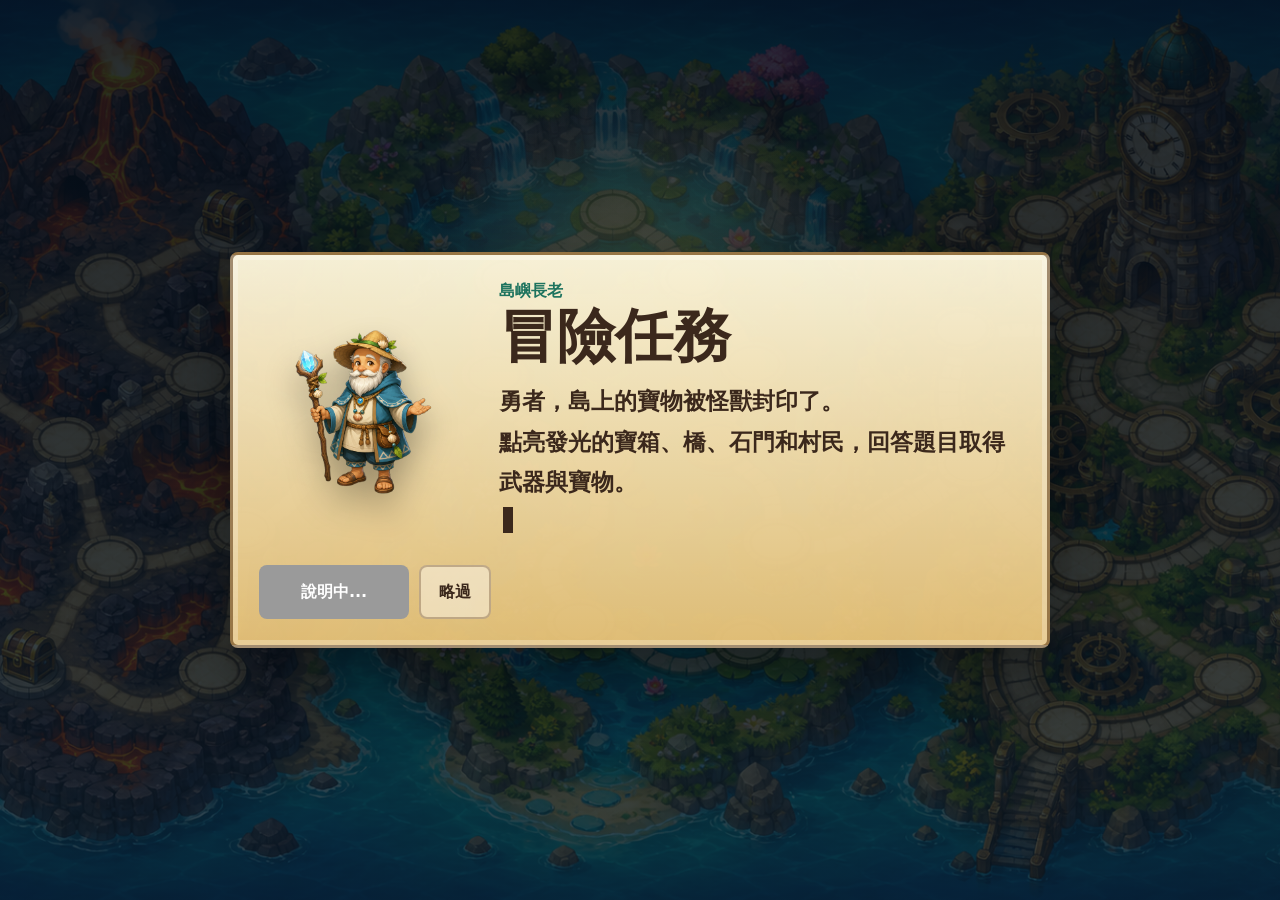
==== commit a8503a4f: "v10 v10" ====
--- a/play.html
+++ b/play.html
@@ -9049,21 +9049,38 @@
 
 function renderMobileCanvasTowers(ctx, w, h, battle) {
   updateMobileCanvasNearestTower();
+  const towerImage = getCanvasImage("assets/generated/clock-tower-mobile.png");
+  const towerSize = Math.max(62, Math.min(98, w * 0.092));
   battle.towers.forEach((tower, index) => {
     const x = pctX(tower.x, w);
     const y = pctY(tower.y, h);
     const cooling = performance.now() < tower.readyAt;
+    const active = battle.nearestTower === index && !cooling;
     ctx.save();
-    ctx.globalAlpha = cooling ? .45 : 1;
-    ctx.fillStyle = battle.nearestTower === index && !cooling ? "#ffe071" : "#caa45d";
-    ctx.fillRect(x - 20, y - 36, 40, 58);
-    ctx.beginPath();
-    ctx.arc(x, y - 18, 20, 0, Math.PI * 2);
-    ctx.fillStyle = cooling ? "#777" : "#fff3b0";
-    ctx.fill();
-    ctx.strokeStyle = "#6c4729";
-    ctx.lineWidth = 4;
-    ctx.stroke();
+    if (active) {
+      const pulse = 0.75 + Math.sin(performance.now() / 120) * 0.15;
+      ctx.globalAlpha = pulse;
+      ctx.fillStyle = "rgba(88, 220, 255, .34)";
+      ctx.beginPath();
+      ctx.ellipse(x, y - towerSize * 0.12, towerSize * 0.42, towerSize * 0.56, 0, 0, Math.PI * 2);
+      ctx.fill();
+      ctx.globalAlpha = 1;
+    }
+    if (towerImage.complete && towerImage.naturalWidth) {
+      ctx.globalAlpha = cooling ? .42 : 1;
+      ctx.drawImage(towerImage, x - towerSize / 2, y - towerSize * 0.9, towerSize, towerSize);
+      if (cooling) {
+        ctx.globalAlpha = .32;
+        ctx.fillStyle = "#5f6470";
+        ctx.fillRect(x - towerSize / 2, y - towerSize * 0.9, towerSize, towerSize);
+      }
+    } else {
+      ctx.globalAlpha = cooling ? .45 : 1;
+      ctx.fillStyle = active ? "#8de7ff" : "#b99a66";
+      ctx.fillRect(x - 18, y - 42, 36, 64);
+      ctx.fillStyle = cooling ? "#777" : "#d9bf82";
+      ctx.fillRect(x - 12, y - 62, 24, 22);
+    }
     ctx.restore();
   });
 }
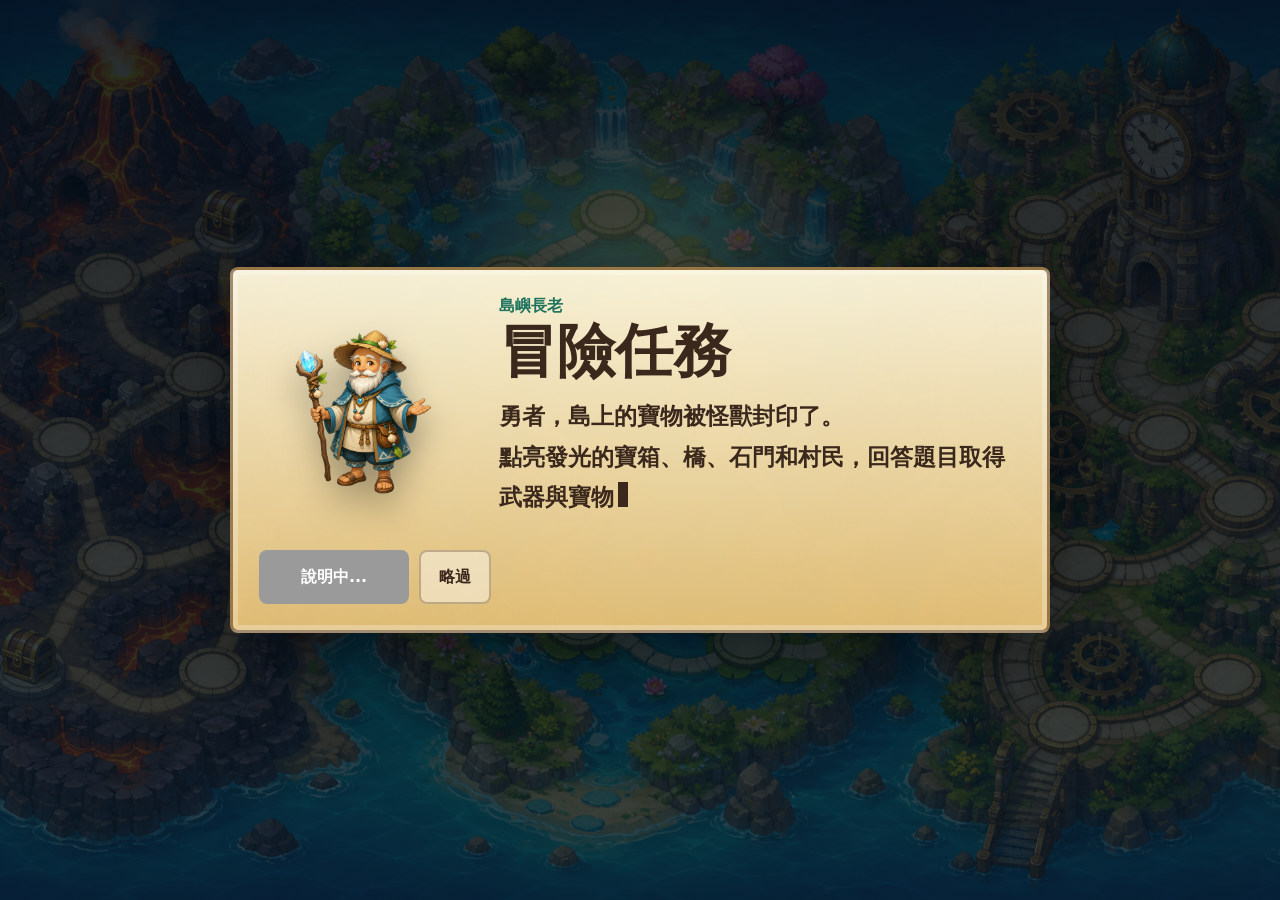
==== commit 76c01143: "v11 v11" ====
--- a/play.html
+++ b/play.html
@@ -2,7 +2,7 @@
 <html lang="zh-Hant">
   <head>
     <meta charset="UTF-8" />
-    <meta name="viewport" content="width=device-width, initial-scale=1.0, maximum-scale=1.0, user-scalable=no" />
+    <meta name="viewport" content="width=device-width, initial-scale=1.0, minimum-scale=1.0, maximum-scale=1.0, user-scalable=0, viewport-fit=cover" />
     <title>數學冒險島</title>
     <style>
 :root {
@@ -17,6 +17,23 @@
 }
 
 * { box-sizing: border-box; }
+
+html {
+  touch-action: manipulation;
+  overscroll-behavior: none;
+  -webkit-text-size-adjust: 100%;
+}
+
+html button,
+html canvas,
+html [role="button"],
+html input,
+html .intro-card,
+html .modal-card,
+html .battle-scene {
+  touch-action: manipulation;
+  -webkit-tap-highlight-color: transparent;
+}
 
 html.device-mobile,
 html.device-mobile body {
@@ -8992,16 +9009,47 @@
   (battle.projectiles || []).forEach((shot) => {
     const x = pctX(shot.x, w);
     const y = pctY(shot.y, h);
-    const r = shot.owner === "boss" ? 15 : 12;
-    const grad = ctx.createRadialGradient(x, y, 2, x, y, r);
-    grad.addColorStop(0, "#fff6a4");
-    grad.addColorStop(.45, shot.owner === "boss" ? "#ff7b2e" : "#ffd84f");
-    grad.addColorStop(1, shot.owner === "boss" ? "#c72b25" : "#f7a923");
-    ctx.fillStyle = grad;
-    ctx.beginPath();
-    ctx.arc(x, y, r, 0, Math.PI * 2);
-    ctx.fill();
+    const angle = Math.atan2(shot.vy || 0, shot.vx || 1);
+    drawCanvasFireball(ctx, x, y, shot.owner === "boss" ? 17 : 14, angle, shot.owner === "boss" ? "boss" : "player");
   });
+}
+
+function drawCanvasFireball(ctx, x, y, radius, angle = 0, owner = "boss", alpha = 1) {
+  ctx.save();
+  ctx.translate(x, y);
+  ctx.rotate(angle);
+  ctx.globalAlpha = alpha;
+
+  const tail = radius * 2.15;
+  const bossFire = owner === "boss";
+  const tailGradient = ctx.createLinearGradient(-tail, 0, radius, 0);
+  tailGradient.addColorStop(0, "rgba(255, 42, 24, 0)");
+  tailGradient.addColorStop(.38, bossFire ? "rgba(255, 73, 28, .72)" : "rgba(65, 204, 255, .64)");
+  tailGradient.addColorStop(1, bossFire ? "rgba(255, 223, 92, .96)" : "rgba(255, 245, 144, .96)");
+
+  ctx.fillStyle = tailGradient;
+  ctx.beginPath();
+  ctx.moveTo(-tail, 0);
+  ctx.quadraticCurveTo(-radius * .8, -radius * .85, radius * .45, -radius * .55);
+  ctx.quadraticCurveTo(radius * 1.25, 0, radius * .45, radius * .55);
+  ctx.quadraticCurveTo(-radius * .8, radius * .85, -tail, 0);
+  ctx.fill();
+
+  const core = ctx.createRadialGradient(0, 0, 1, 0, 0, radius);
+  core.addColorStop(0, "#fffdf0");
+  core.addColorStop(.33, "#ffe474");
+  core.addColorStop(.7, bossFire ? "#ff6526" : "#65d9ff");
+  core.addColorStop(1, bossFire ? "#b81f21" : "#1b78d8");
+  ctx.fillStyle = core;
+  ctx.beginPath();
+  ctx.arc(0, 0, radius, 0, Math.PI * 2);
+  ctx.fill();
+
+  ctx.fillStyle = "rgba(255,255,255,.78)";
+  ctx.beginPath();
+  ctx.arc(-radius * .25, -radius * .28, radius * .25, 0, Math.PI * 2);
+  ctx.fill();
+  ctx.restore();
 }
 
 function renderMobileCanvasWhack(ctx, w, h, battle) {
@@ -9025,10 +9073,9 @@
     const t = effect.t / effect.life;
     const x = pctX(effect.x + (50 - effect.x) * t, w);
     const y = pctY(effect.y + (92 - effect.y) * t, h);
-    ctx.fillStyle = `rgba(255, ${Math.floor(180 - 80 * t)}, 42, ${1 - t * .35})`;
-    ctx.beginPath();
-    ctx.arc(x, y, 18 + 10 * t, 0, Math.PI * 2);
-    ctx.fill();
+    const startX = pctX(effect.x, w);
+    const startY = pctY(effect.y, h);
+    drawCanvasFireball(ctx, x, y, 18 + 8 * t, Math.atan2(y - startY, x - startX), "boss", 1 - t * .25);
   });
 }
 
@@ -10146,20 +10193,26 @@
 window.addEventListener("pointerdown", unlockMusicPlayback, { once: true });
 window.addEventListener("keydown", unlockMusicPlayback, { once: true });
 window.addEventListener("dblclick", (event) => {
-  if (isMobileBattleMode()) event.preventDefault();
-}, { passive: false });
-document.addEventListener("gesturestart", (event) => event.preventDefault(), { passive: false });
-document.addEventListener("gesturechange", (event) => event.preventDefault(), { passive: false });
+  if (DEVICE_PROFILE.touchLikely || isMobileBattleMode()) event.preventDefault();
+}, { passive: false, capture: true });
+document.addEventListener("gesturestart", (event) => event.preventDefault(), { passive: false, capture: true });
+document.addEventListener("gesturechange", (event) => event.preventDefault(), { passive: false, capture: true });
 document.addEventListener("touchstart", (event) => {
-  if (isMobileBattleMode() && event.touches && event.touches.length > 1) event.preventDefault();
-}, { passive: false });
+  if ((DEVICE_PROFILE.touchLikely || isMobileBattleMode()) && event.touches && event.touches.length > 1) event.preventDefault();
+}, { passive: false, capture: true });
+document.addEventListener("touchmove", (event) => {
+  if ((DEVICE_PROFILE.touchLikely || isMobileBattleMode()) && event.touches && event.touches.length > 1) event.preventDefault();
+}, { passive: false, capture: true });
 let lastTouchEndAt = 0;
 document.addEventListener("touchend", (event) => {
-  if (!isMobileBattleMode()) return;
+  if (!(DEVICE_PROFILE.touchLikely || isMobileBattleMode())) return;
   const now = Date.now();
-  if (now - lastTouchEndAt < 420) event.preventDefault();
+  if (now - lastTouchEndAt < 520) {
+    event.preventDefault();
+    event.stopPropagation();
+  }
   lastTouchEndAt = now;
-}, { passive: false });
+}, { passive: false, capture: true });
 bossButton.addEventListener("click", () => {
   moveHeroToElement(bossNode);
   window.setTimeout(startBossBattle, 560);
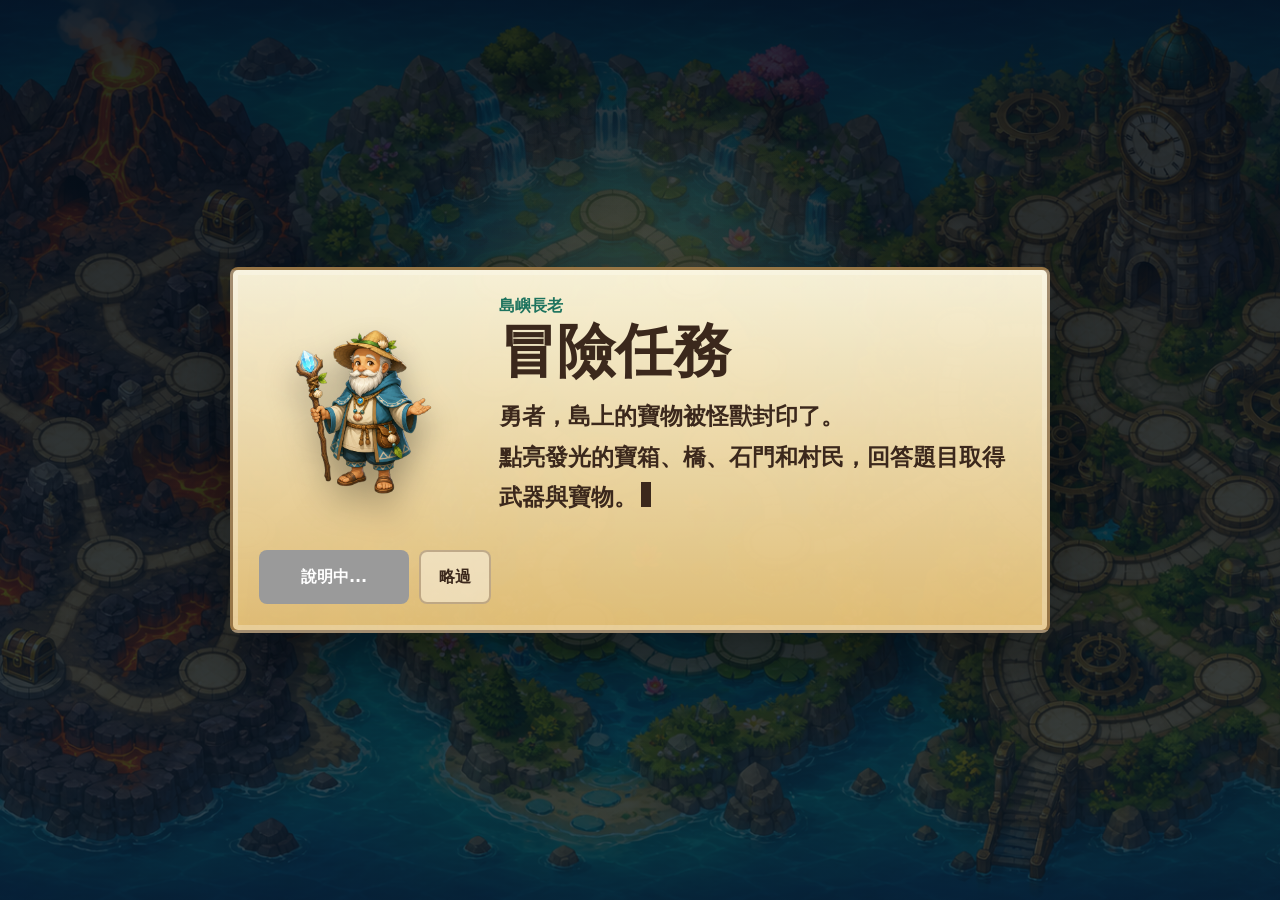
==== commit c0d1a9b2: "v12 v12" ====
--- a/play.html
+++ b/play.html
@@ -2171,7 +2171,6 @@
   filter: none;
 }
 
-.low-power-battle .battle-scene.whack-damaged,
 .low-power-battle .battle-scene.whack-empty {
   animation: none;
 }
@@ -7485,7 +7484,7 @@
     return;
   }
   const pos = getHeroPercent();
-  const speed = (isMobileBattleMode() ? 0.18 : 0.34) * dt;
+  const speed = (isMobileBattleMode() ? 0.33 : 0.34) * dt;
   let dx = 0;
   let dy = 0;
   if (heldTimeMoves.has("left")) dx -= 1;
@@ -9927,10 +9926,8 @@
   if (blockedByItem) {
     battleStatus.textContent = `${blockedByItem.name} 擋住了 Boss 攻擊，背包少 1 個寶物。`;
     playSfx("shield");
-    if (battle.mode === "whack") {
-      battleArena.classList.remove("whack-damaged");
-      if (getBattleConfig().restartAnimations) void battleArena.offsetWidth;
-      battleArena.classList.add("whack-damaged");
+    if (battle.mode === "whack" || (battle.mode === "mobileCanvas" && battle.canvasKind === "decimal")) {
+      triggerWhackDamageShake();
     } else if (battle.mode !== "mobileCanvas") {
       flashEntity(arenaPlayer);
     }
@@ -9939,14 +9936,19 @@
   battle.playerHp = Math.max(0, battle.playerHp - power);
   playSfx("hit");
   battleStatus.textContent = `被火球打中了，失去 ${power} 點血量。`;
-  if (battle.mode === "whack") {
-    battleArena.classList.remove("whack-damaged");
-    if (getBattleConfig().restartAnimations) void battleArena.offsetWidth;
-    battleArena.classList.add("whack-damaged");
+  if (battle.mode === "whack" || (battle.mode === "mobileCanvas" && battle.canvasKind === "decimal")) {
+    triggerWhackDamageShake();
   } else if (battle.mode !== "mobileCanvas") {
     flashEntity(arenaPlayer);
   }
   if (battle.playerHp <= 0) finishBattle(false);
+}
+
+function triggerWhackDamageShake() {
+  battleArena.classList.remove("whack-damaged");
+  void battleArena.offsetWidth;
+  battleArena.classList.add("whack-damaged");
+  window.setTimeout(() => battleArena.classList.remove("whack-damaged"), 720);
 }
 
 function consumeBattleTreasure() {
